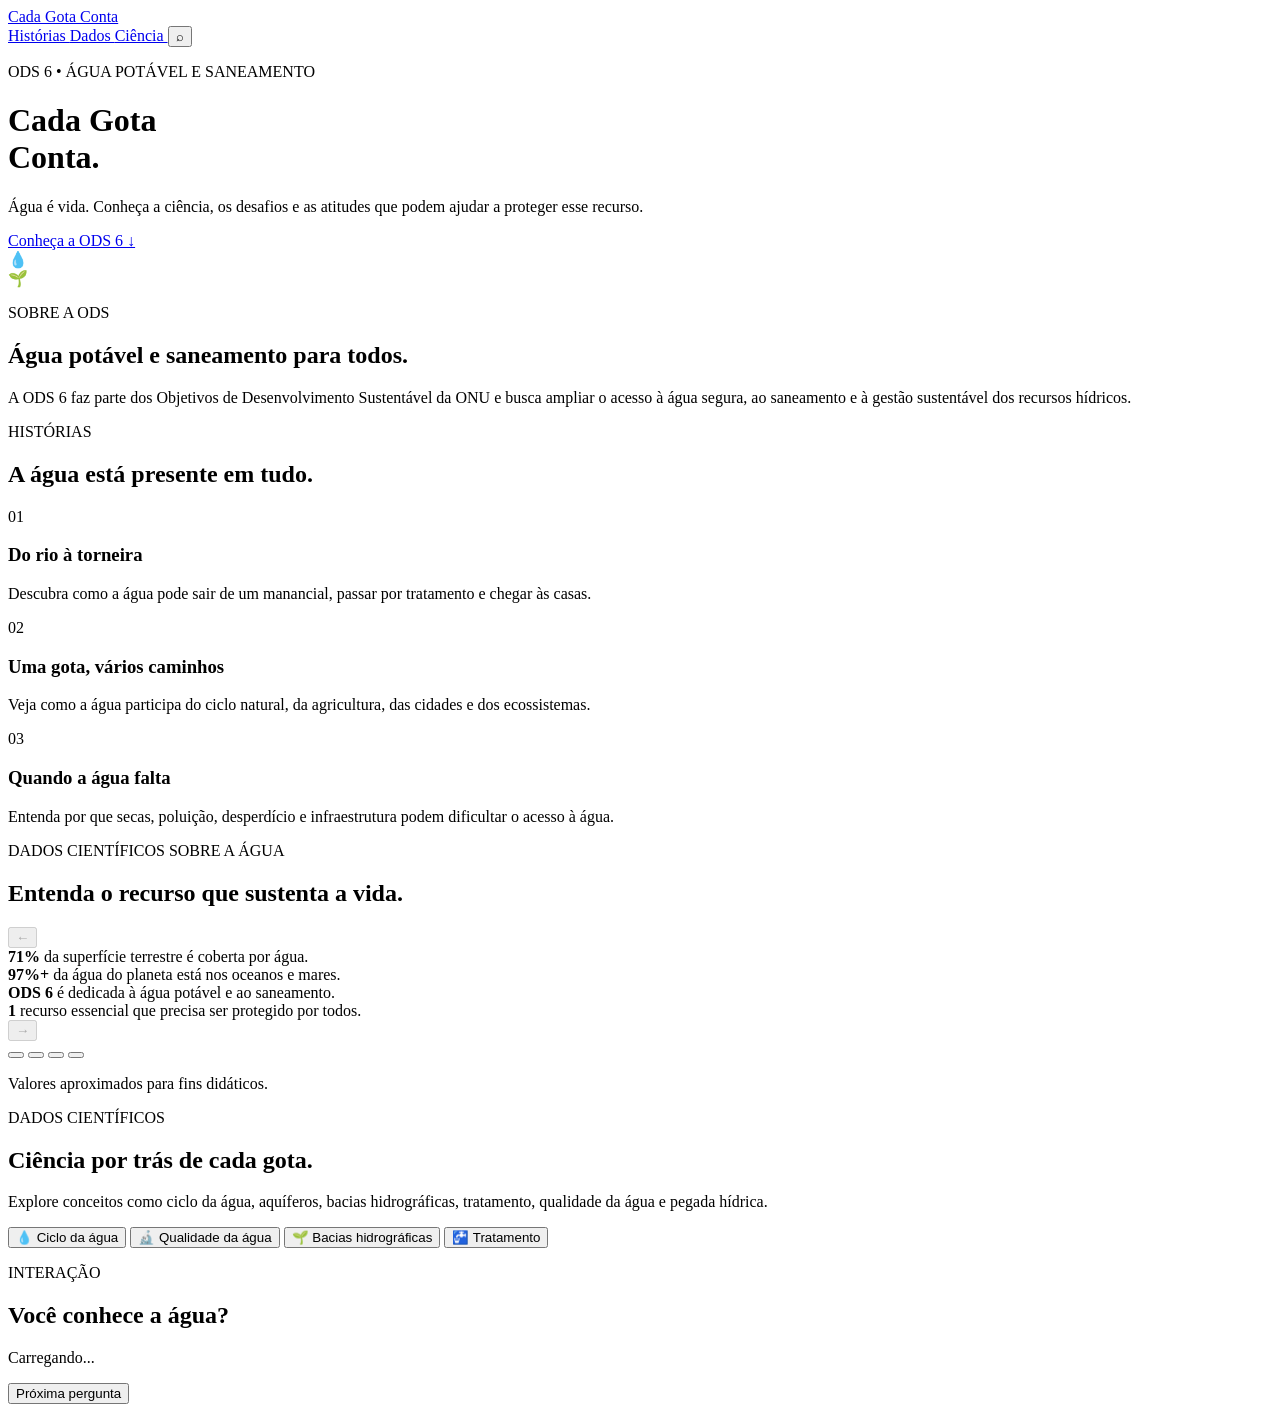
==== index.html @ 5256c832 "1° versão do código do trabalho da Glaucimara Precisa adicionar os dados científicos no carrossel, e" ====
<!DOCTYPE html>
<html lang="pt-BR">

<head>

    <meta charset="UTF-8">

    <meta
        name="viewport"
        content="width=device-width, initial-scale=1.0">

    <meta
        name="description"
        content="Cada Gota Conta — projeto educativo sobre a ODS 6, água potável e saneamento.">

    <title>Cada Gota Conta | ODS 6</title>

    <link
        rel="icon"
        href="41d8fd4e-8113-4e4e-adc9-973c5f28aee8.png"
        type="image/png">

    <link rel="stylesheet" href="style.css">

</head>


<body>



    <nav class="navbar">

        <a class="logo" href="#inicio">

    <span>Cada Gota Conta</span>

        </a>


        <div class="nav-links">

            <a href="#historias">
                Histórias
            </a>

            <a href="#dados">
                Dados
            </a>

            <a href="#ciencia">
                Ciência
            </a>

            <button
                class="search-icon"
                id="openSearch"
                aria-label="Abrir pesquisa">

                ⌕

            </button>

        </div>

    </nav>



    <header
        class="hero"
        id="inicio">


        <div class="hero-text">

            <p class="eyebrow">

                ODS 6 • ÁGUA POTÁVEL E SANEAMENTO

            </p>


            <h1>

                Cada Gota<br>

                <span>Conta.</span>

            </h1>


            <p>

                Água é vida. Conheça a ciência,
                os desafios e as atitudes que
                podem ajudar a proteger esse recurso.

            </p>


            <a
                class="primary-btn"
                href="#sobre">

                Conheça a ODS 6 ↓

            </a>

        </div>



        <div class="hero-art">

            <div class="drop">
                💧
            </div>

            <div class="ring"></div>

            <div class="sprout">
                🌱
            </div>

        </div>

    </header>



  
    <main>


       

        <section
            class="intro section"
            id="sobre">


            <div>

                <p class="eyebrow">

                    SOBRE A ODS

                </p>


                <h2>

                    Água potável e saneamento
                    para todos.

                </h2>

            </div>


            <p>

                A ODS 6 faz parte dos Objetivos
                de Desenvolvimento Sustentável
                da ONU e busca ampliar o acesso
                à água segura, ao saneamento e à
                gestão sustentável dos recursos hídricos.

            </p>

        </section>



        

        <section
            class="cards section"
            id="historias">


            <div class="section-heading">

                <p class="eyebrow">

                    HISTÓRIAS

                </p>


                <h2>

                    A água está presente em tudo.

                </h2>

            </div>



            <div class="grid three">


                <article class="card story">

                    <span>
                        01
                    </span>


                    <h3>

                        Do rio à torneira

                    </h3>


                    <p>

                        Descubra como a água pode sair
                        de um manancial, passar por tratamento
                        e chegar às casas.

                    </p>

                </article>



                <article class="card story">

                    <span>
                        02
                    </span>


                    <h3>

                        Uma gota, vários caminhos

                    </h3>


                    <p>

                        Veja como a água participa do ciclo
                        natural, da agricultura, das cidades
                        e dos ecossistemas.

                    </p>

                </article>



                <article class="card story">

                    <span>
                        03
                    </span>


                    <h3>

                        Quando a água falta

                    </h3>


                    <p>

                        Entenda por que secas, poluição,
                        desperdício e infraestrutura podem
                        dificultar o acesso à água.

                    </p>

                </article>


            </div>

        </section>



    
        <section
            class="data-section section"
            id="dados">


            <div class="section-heading">

                <p class="eyebrow">

                    DADOS CIENTÍFICOS SOBRE A ÁGUA

                </p>


                <h2>

                    Entenda o recurso que
                    sustenta a vida.

                </h2>

            </div>




            <div class="data-carousel">


     

                <button
                    class="data-carousel-btn data-prev"
                    id="prevData"
                    aria-label="Dado anterior">

                    ←

                </button>



         

                <div class="data-carousel-window">


                    <div
                        class="data-carousel-track"
                        id="dataTrack">




                        <article class="stat">

                            <div class="stat-line"></div>


                            <strong>

                                71%

                            </strong>


                            <span>

                                da superfície terrestre é
                                coberta por água.

                            </span>

                        </article>



                        <article class="stat">

                            <div class="stat-line"></div>


                            <strong>

                                97%+

                            </strong>


                            <span>

                                da água do planeta está nos
                                oceanos e mares.

                            </span>

                        </article>



                        <!-- DADO 3 -->

                        <article class="stat">

                            <div class="stat-line"></div>


                            <strong>

                                ODS 6

                            </strong>


                            <span>

                                é dedicada à água potável
                                e ao saneamento.

                            </span>

                        </article>



                        <!-- DADO 4 -->

                        <article class="stat">

                            <div class="stat-line"></div>


                            <strong>

                                1

                            </strong>


                            <span>

                                recurso essencial que precisa
                                ser protegido por todos.

                            </span>

                        </article>


                    </div>

                </div>



                <!-- BOTÃO PRÓXIMO -->

                <button
                    class="data-carousel-btn data-next"
                    id="nextData"
                    aria-label="Próximo dado">

                    →

                </button>


            </div>



  

            <div class="data-carousel-dots">


                <button
                    class="data-dot active"
                    data-slide="0"
                    aria-label="Mostrar dado 1">
                </button>


                <button
                    class="data-dot"
                    data-slide="1"
                    aria-label="Mostrar dado 2">
                </button>


                <button
                    class="data-dot"
                    data-slide="2"
                    aria-label="Mostrar dado 3">
                </button>


                <button
                    class="data-dot"
                    data-slide="3"
                    aria-label="Mostrar dado 4">
                </button>


            </div>



            <p class="source-note">

                Valores aproximados para fins didáticos.

            </p>

        </section>



      
        <section
            class="science section"
            id="ciencia">


            <div class="science-box">


                <div>

                    <p class="eyebrow">

                        DADOS CIENTÍFICOS

                    </p>


                    <h2>

                        Ciência por trás
                        de cada gota.

                    </h2>


                    <p>

                        Explore conceitos como ciclo da água,
                        aquíferos, bacias hidrográficas,
                        tratamento, qualidade da água
                        e pegada hídrica.

                    </p>

                </div>



                <div class="science-list">


                    <button>

                        💧 Ciclo da água

                    </button>


                    <button>

                        🔬 Qualidade da água

                    </button>


                    <button>

                        🌱 Bacias hidrográficas

                    </button>


                    <button>

                        🚰 Tratamento

                    </button>


                </div>


            </div>

        </section>



      

        <section
            class="quiz section">


            <div class="section-heading">

                <p class="eyebrow">

                    INTERAÇÃO

                </p>


                <h2>

                    Você conhece a água?

                </h2>

            </div>



            <div class="quiz-card">


                <p id="quizQuestion">

                    Carregando...

                </p>


                <div id="quizOptions"></div>


                <p
                    id="quizResult"
                    class="quiz-result">
                </p>


                <button
                    class="secondary-btn"
                    id="nextQuiz">

                    Próxima pergunta

                </button>


            </div>

        </section>


    </main>



   
    <script>

        const dataTrack =
            document.getElementById("dataTrack");

        const prevData =
            document.getElementById("prevData");

        const nextData =
            document.getElementById("nextData");

        const dataDots =
            document.querySelectorAll(".data-dot");


        let currentData = 0;


        

        function getDataCardsPerView() {

            if (window.innerWidth <= 700) {

                return 1;

            }

            if (window.innerWidth <= 1100) {

                return 2;

            }

            return 4;

        }

        function updateDataCarousel() {


            const cardsPerView =
                getDataCardsPerView();


            const totalCards = 4;


            const maxPosition =
                Math.max(
                    0,
                    totalCards - cardsPerView
                );



            if (currentData < 0) {

                currentData = 0;

            }


            if (currentData > maxPosition) {

                currentData = maxPosition;

            }


            const cardWidth =
                100 / cardsPerView;



           

            dataTrack.style.transform =
                `translateX(-${currentData * cardWidth}%)`;




            dataDots.forEach(
                function(dot, index) {

                    dot.classList.toggle(
                        "active",
                        index === currentData
                    );

                }
            );



            prevData.disabled =
                currentData === 0;

            nextData.disabled =
                currentData === maxPosition;

        }



        
        nextData.addEventListener(
            "click",
            function() {

                currentData++;

                updateDataCarousel();

                restartDataAutoPlay();

            }
        );



      

        prevData.addEventListener(
            "click",
            function() {

                currentData--;

                updateDataCarousel();

                restartDataAutoPlay();

            }
        );



        /*
         * PONTINHOS
         */

        dataDots.forEach(
            function(dot) {

                dot.addEventListener(
                    "click",
                    function() {

                        currentData =
                            Number(
                                dot.dataset.slide
                            );


                        updateDataCarousel();

                        restartDataAutoPlay();

                    }
                );

            }
        );



        /*
         * Responsividade.
         */

        window.addEventListener(
            "resize",
            function() {

                updateDataCarousel();

            }
        );





        let dataAutoPlay;



        function startDataAutoPlay() {

            dataAutoPlay =
                setInterval(
                    function() {


                        const cardsPerView =
                            getDataCardsPerView();


                        const maxPosition =
                            Math.max(
                                0,
                                4 - cardsPerView
                            );


                        if (
                            currentData >=
                            maxPosition
                        ) {

                            currentData = 0;

                        }

                        else {

                            currentData++;

                        }


                        updateDataCarousel();


                    },
                    5000
                );

        }



    
        function restartDataAutoPlay() {

            clearInterval(dataAutoPlay);

            startDataAutoPlay();

        }



       
        updateDataCarousel();

        startDataAutoPlay();

    </script>


</body>

</html>
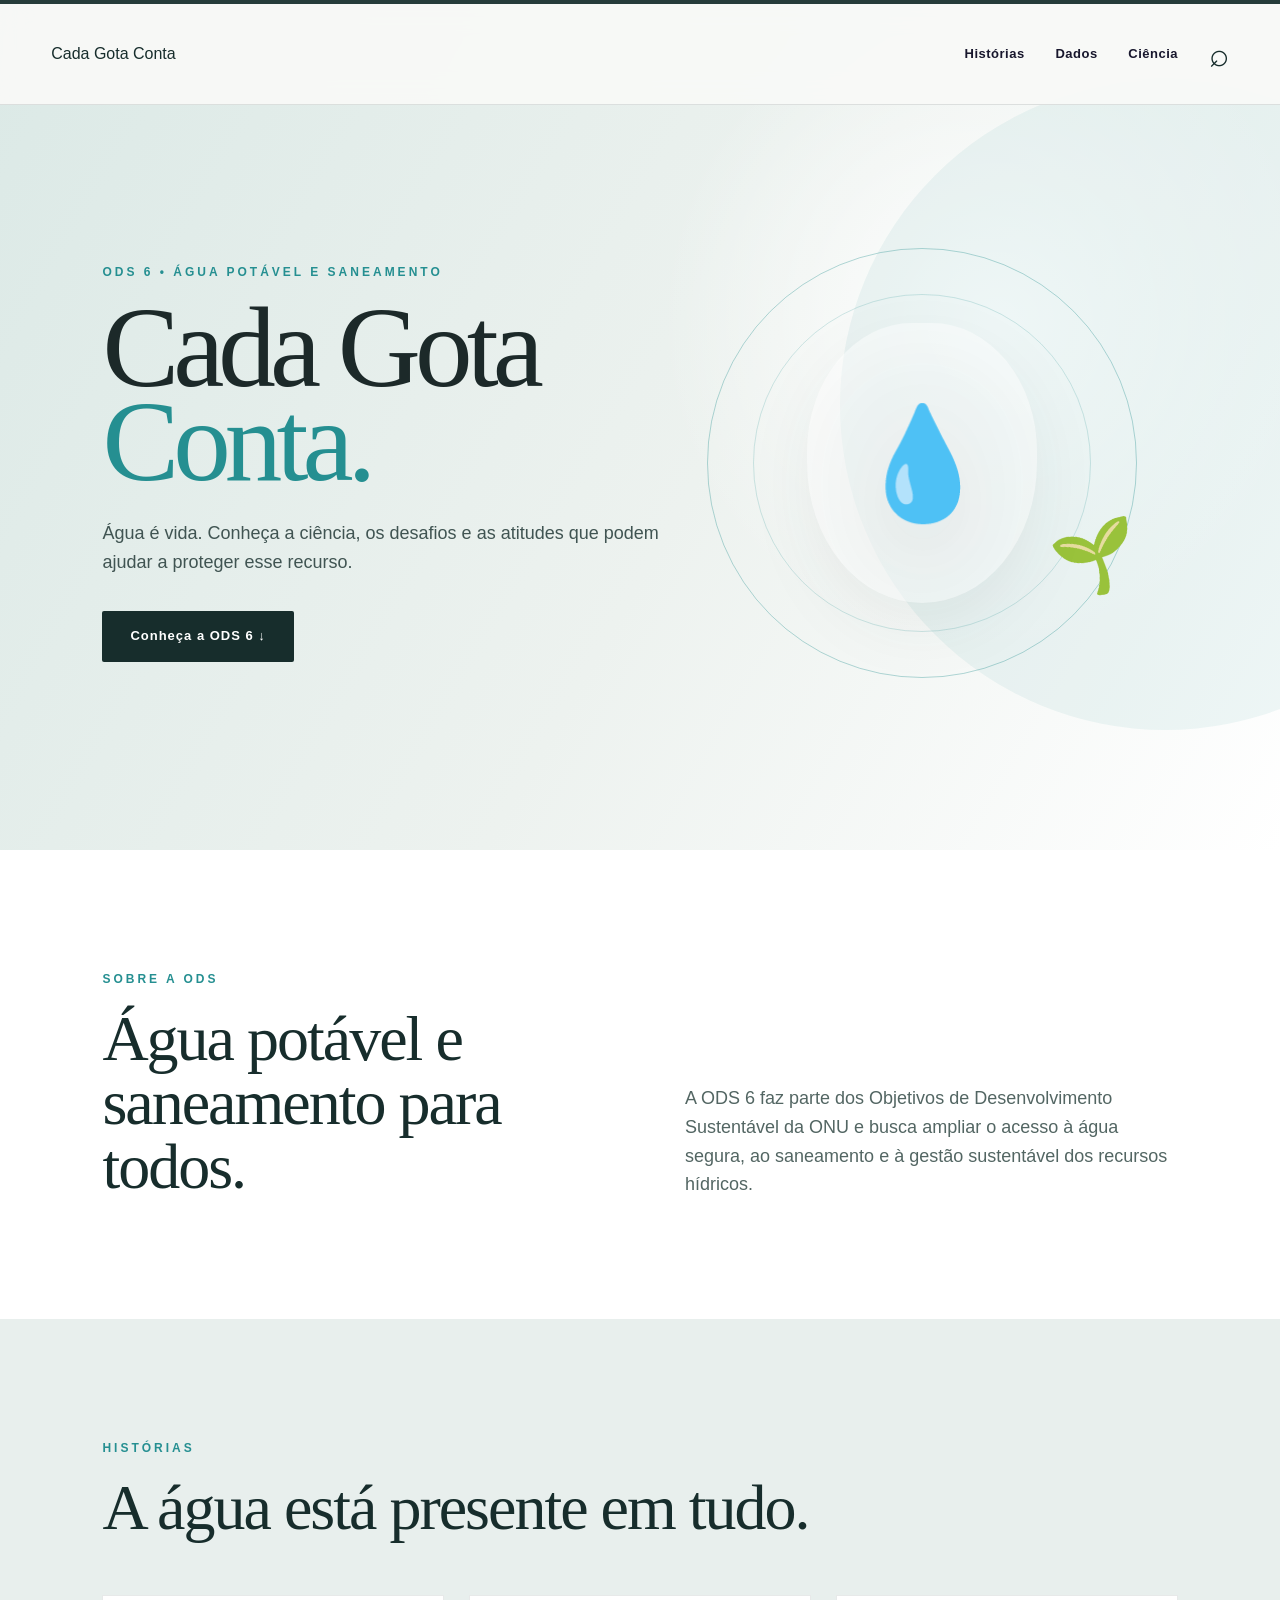
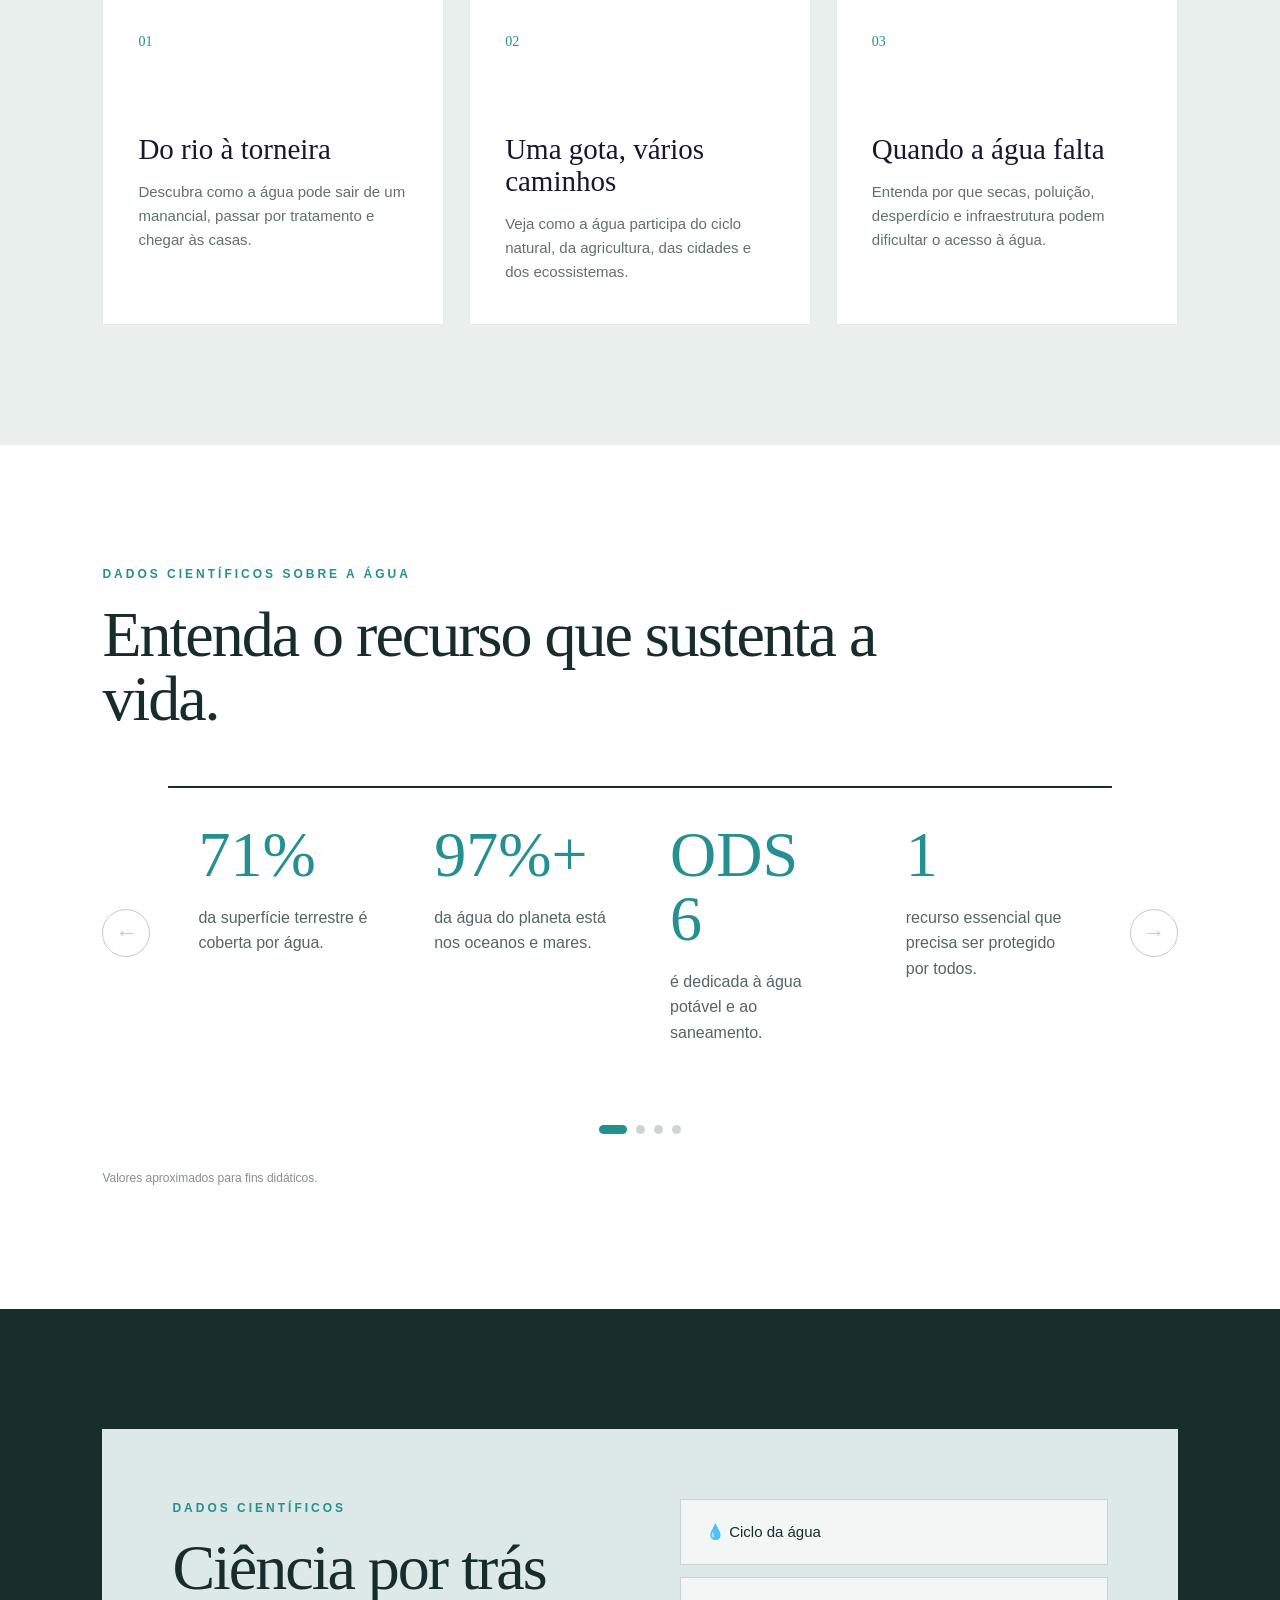
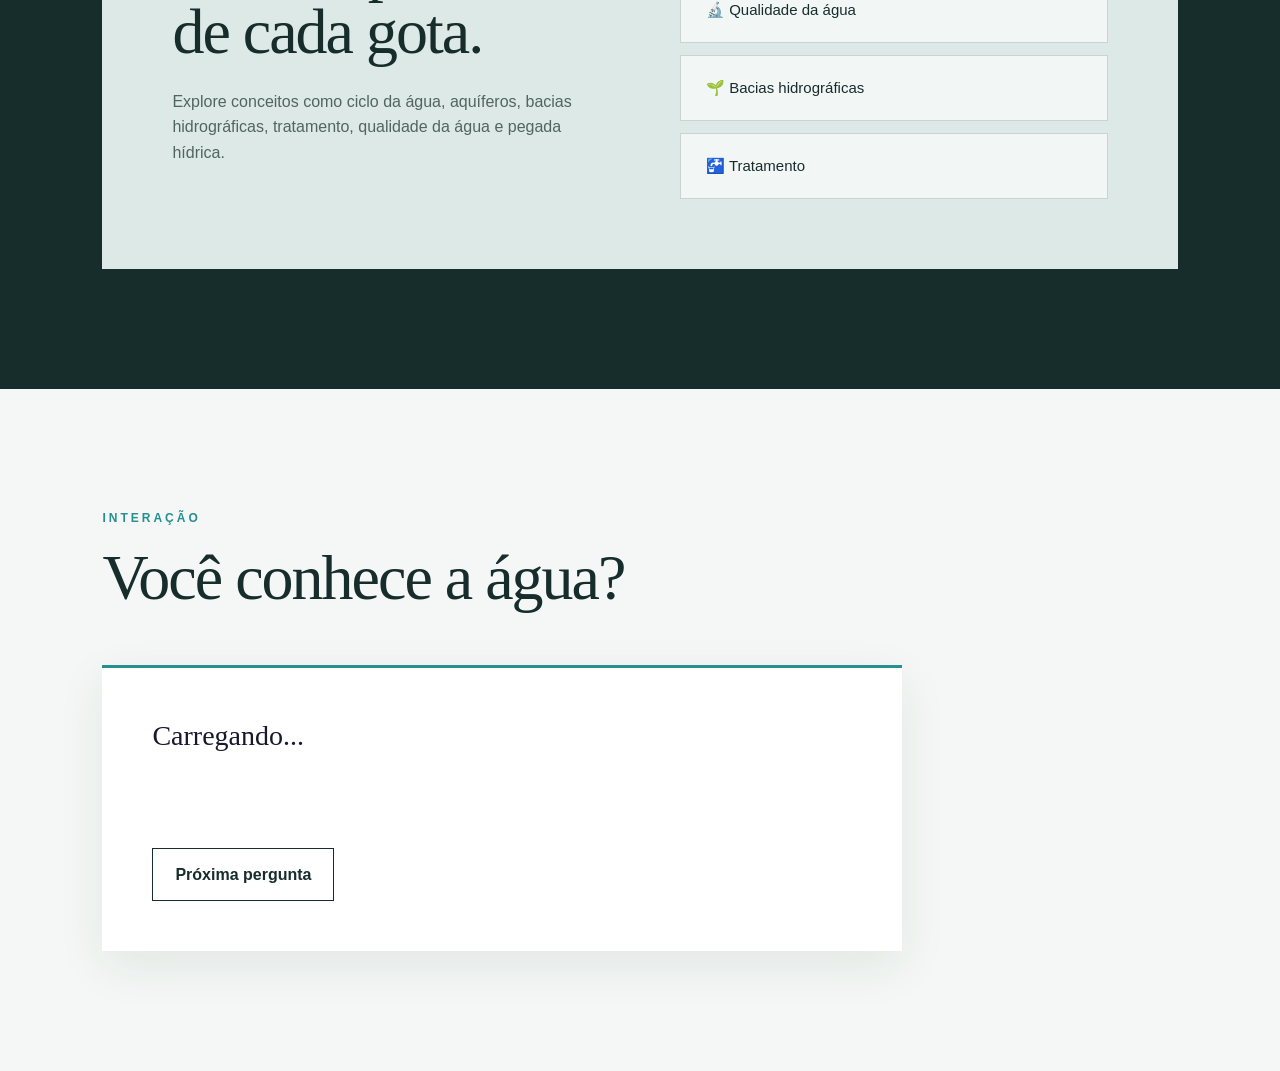
==== commit 3a6bc84d: "Update index.html" ====
--- a/index.html
+++ b/index.html
@@ -386,8 +386,6 @@
 
 
 
-                        <!-- DADO 3 -->
-
                         <article class="stat">
 
                             <div class="stat-line"></div>
@@ -411,7 +409,7 @@
 
 
 
-                        <!-- DADO 4 -->
+   
 
                         <article class="stat">
 
@@ -441,7 +439,7 @@
 
 
 
-                <!-- BOTÃO PRÓXIMO -->
+    
 
                 <button
                     class="data-carousel-btn data-next"
@@ -785,10 +783,6 @@
 
 
 
-        /*
-         * PONTINHOS
-         */
-
         dataDots.forEach(
             function(dot) {
 
@@ -814,9 +808,7 @@
 
 
 
-        /*
-         * Responsividade.
-         */
+
 
         window.addEventListener(
             "resize",
--- a/style.css
+++ b/style.css
@@ -0,0 +1,1363 @@
+/* =========================================================
+   CADA GOTA CONTA — style.css
+   Visual editorial inspirado na referência enviada
+   ========================================================= */
+
+   * {
+    margin: 0;
+    padding: 0;
+    box-sizing: border-box;
+}
+
+html {
+    scroll-behavior: smooth;
+    scroll-padding-top: 110px;
+}
+
+body {
+    font-family: Arial, Helvetica, sans-serif;
+    background: #f4f7f5;
+    color: #18172d;
+    line-height: 1.6;
+    overflow-x: hidden;
+}
+
+a {
+    color: inherit;
+    text-decoration: none;
+}
+
+button,
+input {
+    font: inherit;
+}
+
+button {
+    cursor: pointer;
+}
+
+
+/* =========================================================
+   NAVBAR
+   ========================================================= */
+
+.navbar {
+    position: fixed;
+    top: 0;
+    left: 0;
+    z-index: 1000;
+
+    width: 100%;
+    min-height: 105px;
+    padding: 0 4vw;
+
+    display: flex;
+    align-items: center;
+    justify-content: space-between;
+
+    background: rgba(248, 249, 247, .95);
+    backdrop-filter: blur(14px);
+
+    border-top: 4px solid #263c3a;
+    border-bottom: 1px solid rgba(23, 45, 44, .12);
+}
+
+.logo {
+    display: flex;
+    align-items: center;
+    gap: 14px;
+    min-width: 250px;
+    color: #172d2c;
+}
+
+.logo-symbol {
+    width: 58px;
+    height: 58px;
+
+    display: grid;
+    place-items: center;
+
+    font-size: 31px;
+
+    border: 2px solid #172d2c;
+    border-radius: 50%;
+}
+
+.logo-text {
+    font-family: Georgia, "", serif;
+    font-size: 20px;
+    line-height: .95;
+}
+
+.logo-text b {
+    font-size: 27px;
+}
+
+.nav-links {
+    display: flex;
+    align-items: center;
+    gap: clamp(18px, 2.4vw, 34px);
+}
+
+.nav-links a {
+    position: relative;
+
+    font-size: 13px;
+    font-weight: 700;
+    letter-spacing: .5px;
+    white-space: nowrap;
+
+    transition: color .25s ease;
+}
+
+.nav-links a::after {
+    content: "";
+    position: absolute;
+    left: 0;
+    bottom: -9px;
+
+    width: 0;
+    height: 2px;
+
+    background: #258f91;
+
+    transition: width .25s ease;
+}
+
+.nav-links a:hover {
+    color: #258f91;
+}
+
+.nav-links a:hover::after {
+    width: 100%;
+}
+
+.search-icon {
+    border: 0;
+    background: transparent;
+    color: #172d2c;
+
+    font-size: 34px;
+    line-height: 1;
+
+    transition: transform .2s ease;
+}
+
+.search-icon:hover {
+    transform: scale(1.12);
+}
+
+
+/* =========================================================
+   HERO
+   ========================================================= */
+
+.hero {
+    min-height: 850px;
+    padding: 165px 8vw 90px;
+
+    position: relative;
+    overflow: hidden;
+
+    display: grid;
+    grid-template-columns: 1.05fr .95fr;
+    align-items: center;
+
+    background:
+        radial-gradient(circle at 78% 38%, rgba(255,255,255,.95), transparent 30%),
+        linear-gradient(120deg, #dbe9e6 0%, #edf2ef 55%, #fff 100%);
+}
+
+.hero::before {
+    content: "";
+    position: absolute;
+
+    width: 650px;
+    height: 650px;
+
+    right: -210px;
+    top: 80px;
+
+    border-radius: 50%;
+    background: rgba(37, 143, 145, .07);
+}
+
+.hero-text {
+    position: relative;
+    z-index: 2;
+    max-width: 720px;
+}
+
+.eyebrow {
+    margin-bottom: 18px;
+
+    color: #258f91;
+
+    font-size: 12px;
+    font-weight: 800;
+    letter-spacing: 3px;
+}
+
+.hero h1 {
+    margin-bottom: 30px;
+
+    font-family: Georgia, "Times New Roman", serif;
+    font-size: clamp(70px, 9vw, 145px);
+    font-weight: 400;
+    line-height: .82;
+    letter-spacing: -6px;
+
+    color: #1c2929;
+}
+
+.hero h1 span {
+    color: #258f91;
+}
+
+.hero-text > p:not(.eyebrow) {
+    max-width: 560px;
+    margin-bottom: 35px;
+
+    font-size: 18px;
+    color: #405452;
+}
+
+.primary-btn {
+    display: inline-block;
+    padding: 15px 28px;
+
+    background: #172d2c;
+    color: #fff;
+
+    border-radius: 2px;
+
+    font-size: 13px;
+    font-weight: 700;
+    letter-spacing: 1px;
+
+    transition: background .25s ease, transform .25s ease;
+}
+
+.primary-btn:hover {
+    background: #258f91;
+    transform: translateY(-3px);
+}
+
+
+/* =========================================================
+   ARTE DO HERO
+   ========================================================= */
+
+.hero-art {
+    min-height: 500px;
+
+    position: relative;
+
+    display: flex;
+    align-items: center;
+    justify-content: center;
+}
+
+.ring {
+    position: absolute;
+
+    width: 430px;
+    height: 430px;
+
+    border: 1px solid rgba(37, 143, 145, .35);
+    border-radius: 50%;
+}
+
+.ring::before {
+    content: "";
+    position: absolute;
+    inset: 45px;
+
+    border: 1px solid rgba(37, 143, 145, .20);
+    border-radius: 50%;
+}
+
+.drop {
+    position: relative;
+    z-index: 2;
+
+    width: 230px;
+    height: 280px;
+
+    display: grid;
+    place-items: center;
+
+    font-size: 110px;
+
+    background: rgba(255,255,255,.45);
+    border-radius: 55% 55% 60% 60%;
+
+    filter: drop-shadow(0 25px 30px rgba(23,45,44,.12));
+
+    animation: floatDrop 4s ease-in-out infinite;
+}
+
+.sprout {
+    position: absolute;
+    right: 8%;
+    bottom: 20%;
+
+    font-size: 70px;
+
+    transform: rotate(-8deg);
+    animation: floatSprout 4s ease-in-out infinite;
+}
+
+@keyframes floatDrop {
+    0%, 100% {
+        transform: translateY(0);
+    }
+
+    50% {
+        transform: translateY(-12px);
+    }
+}
+
+@keyframes floatSprout {
+    0%, 100% {
+        transform: rotate(-8deg) translateY(0);
+    }
+
+    50% {
+        transform: rotate(-8deg) translateY(-8px);
+    }
+}
+
+
+/* =========================================================
+   SEÇÕES GERAIS
+   ========================================================= */
+
+.section {
+    padding: 120px 8vw;
+}
+
+.section-heading {
+    max-width: 850px;
+    margin-bottom: 55px;
+}
+
+.section h2 {
+    font-family: Georgia, "Times New Roman", serif;
+    font-size: clamp(38px, 5vw, 68px);
+    font-weight: 400;
+    line-height: 1;
+    letter-spacing: -2px;
+    color: #172d2c;
+}
+
+
+/* =========================================================
+   SOBRE / POR QUE ESCOLHEMOS
+   ========================================================= */
+
+.intro {
+    display: grid;
+    grid-template-columns: 1fr 1fr;
+    gap: 90px;
+
+    background: #fff;
+}
+
+.intro > p {
+    align-self: end;
+    max-width: 600px;
+
+    font-size: 18px;
+    color: #536663;
+}
+
+
+/* =========================================================
+   HISTÓRIAS
+   ========================================================= */
+
+.cards {
+    background: #e8efed;
+}
+
+.grid {
+    display: grid;
+    gap: 25px;
+}
+
+.grid.three {
+    grid-template-columns: repeat(3, 1fr);
+}
+
+.card {
+    min-height: 330px;
+    padding: 35px;
+
+    background: #fff;
+    border: 1px solid rgba(23,45,44,.1);
+
+    transition: transform .3s ease, box-shadow .3s ease;
+}
+
+.card:hover {
+    transform: translateY(-8px);
+    box-shadow: 0 20px 45px rgba(23,45,44,.12);
+}
+
+.card > span {
+    display: block;
+    margin-bottom: 80px;
+
+    font-family: Georgia, "Times New Roman", serif;
+    font-size: 14px;
+    color: #258f91;
+}
+
+.card h3 {
+    margin-bottom: 14px;
+
+    font-family: Georgia, "Times New Roman", serif;
+    font-size: 29px;
+    font-weight: 400;
+    line-height: 1.1;
+}
+
+.card p {
+    font-size: 15px;
+    color: #60716e;
+}
+
+
+/* =========================================================
+   DADOS
+   ========================================================= */
+
+.data-section {
+    background: #fff;
+}
+
+.grid.four {
+    grid-template-columns: repeat(4, 1fr);
+}
+
+.stat {
+    padding: 35px 20px;
+
+    border-top: 2px solid #172d2c;
+}
+
+.stat strong {
+    display: block;
+    margin-bottom: 15px;
+
+    font-family: Georgia, "Times New Roman", serif;
+    font-size: 54px;
+    font-weight: 400;
+    line-height: 1;
+
+    color: #258f91;
+}
+
+.stat span {
+    display: block;
+    font-size: 14px;
+    color: #536663;
+}
+
+.source-note {
+    margin-top: 35px;
+    font-size: 12px;
+    color: #82918e;
+}
+
+
+/* =========================================================
+   CIÊNCIA
+   ========================================================= */
+
+.science {
+    background: #172d2c;
+}
+
+.science .eyebrow {
+    color: #258f91;
+}
+
+.science-box {
+    display: grid;
+    grid-template-columns: 1fr 1fr;
+    gap: 80px;
+
+    padding: 70px;
+
+    background: #dce9e6;
+}
+
+.science-box h2 {
+    margin-bottom: 25px;
+}
+
+.science-box > div:first-child > p:last-child {
+    max-width: 520px;
+    color: #526461;
+}
+
+.science-list {
+    display: flex;
+    flex-direction: column;
+    gap: 12px;
+}
+
+.science-list button {
+    width: 100%;
+    padding: 20px 25px;
+
+    text-align: left;
+
+    border: 1px solid rgba(23,45,44,.18);
+    background: rgba(255,255,255,.65);
+    color: #172d2c;
+
+    font-size: 15px;
+
+    transition: background .25s ease, padding-left .25s ease;
+}
+
+.science-list button:hover {
+    background: #fff;
+    padding-left: 35px;
+}
+
+
+/* =========================================================
+   JOGO / QUIZ
+   ========================================================= */
+
+.quiz {
+    background: #f4f7f5;
+}
+
+.quiz-card {
+    max-width: 800px;
+    padding: 50px;
+
+    background: #fff;
+
+    border-top: 3px solid #258f91;
+
+    box-shadow: 0 15px 45px rgba(23,45,44,.08);
+}
+
+#quizQuestion {
+    margin-bottom: 30px;
+
+    font-family: Georgia, "Times New Roman", serif;
+    font-size: 28px;
+    line-height: 1.25;
+}
+
+#quizOptions {
+    display: grid;
+    gap: 12px;
+    margin-bottom: 25px;
+}
+
+#quizOptions button {
+    padding: 15px 20px;
+
+    text-align: left;
+
+    border: 1px solid #d5dfdc;
+    background: #f8faf9;
+    color: #172d2c;
+
+    transition: border-color .2s ease, background .2s ease, transform .2s ease;
+}
+
+#quizOptions button:hover {
+    border-color: #258f91;
+    background: #e8f3f1;
+    transform: translateX(4px);
+}
+
+.quiz-result {
+    min-height: 25px;
+    margin-bottom: 15px;
+    font-weight: 700;
+}
+
+.secondary-btn {
+    padding: 13px 22px;
+
+    border: 1px solid #172d2c;
+    background: transparent;
+    color: #172d2c;
+
+    font-weight: 700;
+
+    transition: all .25s ease;
+}
+
+.secondary-btn:hover {
+    background: #172d2c;
+    color: #fff;
+}
+
+
+/* =========================================================
+   CHATBOT
+   ========================================================= */
+
+.chatbot {
+    position: fixed;
+    right: 25px;
+    bottom: 95px;
+    z-index: 2000;
+
+    width: 360px;
+
+    display: none;
+
+    background: #fff;
+
+    border-radius: 4px;
+    overflow: hidden;
+
+    box-shadow: 0 20px 60px rgba(0,0,0,.18);
+}
+
+.chatbot.active,
+.chatbot.open {
+    display: block;
+}
+
+.chat-header {
+    padding: 18px 20px;
+
+    display: flex;
+    justify-content: space-between;
+    align-items: center;
+
+    background: #172d2c;
+    color: #fff;
+}
+
+.chat-header strong {
+    display: block;
+}
+
+.chat-header small {
+    display: block;
+    margin-top: 2px;
+
+    font-size: 11px;
+    opacity: .7;
+}
+
+#closeChat {
+    border: 0;
+    background: transparent;
+    color: #fff;
+
+    font-size: 28px;
+    line-height: 1;
+}
+
+.chat-messages {
+    height: 280px;
+    padding: 20px;
+
+    overflow-y: auto;
+}
+
+.bot-msg {
+    max-width: 85%;
+    padding: 12px 15px;
+
+    background: #e8f3f1;
+    color: #29413f;
+
+    font-size: 14px;
+}
+
+.chat-suggestions {
+    padding: 10px 15px;
+
+    display: flex;
+    flex-wrap: wrap;
+    gap: 6px;
+}
+
+.chat-suggestions button {
+    padding: 7px 10px;
+
+    border: 1px solid #d5dfdc;
+    background: #fff;
+    color: #29413f;
+
+    font-size: 11px;
+}
+
+.chat-suggestions button:hover {
+    background: #e8f3f1;
+}
+
+#chatForm {
+    display: flex;
+    border-top: 1px solid #ddd;
+}
+
+#chatInput {
+    flex: 1;
+    min-width: 0;
+
+    padding: 15px;
+
+    border: 0;
+    outline: 0;
+}
+
+#chatForm button {
+    width: 55px;
+
+    border: 0;
+    background: #258f91;
+    color: #fff;
+}
+
+
+/* =========================================================
+   BOTÃO FLUTUANTE
+   ========================================================= */
+
+.chat-fab {
+    position: fixed;
+    right: 25px;
+    bottom: 25px;
+    z-index: 1900;
+
+    width: 60px;
+    height: 60px;
+
+    border: 0;
+    border-radius: 50%;
+
+    background: #172d2c;
+    color: #fff;
+
+    font-size: 25px;
+
+    box-shadow: 0 10px 30px rgba(0,0,0,.2);
+
+    transition: transform .2s ease, background .2s ease;
+}
+
+.chat-fab:hover {
+    background: #258f91;
+    transform: scale(1.07);
+}
+
+
+/* =========================================================
+   PESQUISA
+   ========================================================= */
+
+.search-overlay {
+    position: fixed;
+    inset: 0;
+    z-index: 3000;
+
+    display: none;
+    align-items: center;
+    justify-content: center;
+
+    background: rgba(23,45,44,.95);
+}
+
+.search-overlay.active,
+.search-overlay.open {
+    display: flex;
+}
+
+.search-container {
+    position: relative;
+    width: min(800px, 90%);
+}
+
+.search-input {
+    width: 100%;
+    padding: 20px 0;
+
+    border: 0;
+    border-bottom: 2px solid #fff;
+    outline: 0;
+
+    background: transparent;
+    color: #fff;
+
+    font-family: Georgia, "Times New Roman", serif;
+    font-size: 30px;
+}
+
+.search-input::placeholder {
+    color: rgba(255,255,255,.55);
+}
+
+.close-btn {
+    position: absolute;
+    top: -60px;
+    right: 0;
+
+    border: 0;
+    background: transparent;
+    color: #fff;
+
+    font-size: 30px;
+}
+
+#searchResults {
+    margin-top: 20px;
+    color: #fff;
+}
+
+
+/* =========================================================
+   FOOTER
+   ========================================================= */
+
+footer {
+    min-height: 150px;
+    padding: 40px 8vw;
+
+    display: flex;
+    align-items: center;
+    justify-content: space-between;
+
+    background: #172d2c;
+    color: #fff;
+}
+
+footer strong {
+    font-family: Georgia, "Times New Roman", serif;
+    font-size: 24px;
+}
+
+footer span {
+    font-size: 13px;
+    opacity: .65;
+}
+
+
+/* =========================================================
+   TABLET
+   ========================================================= */
+
+@media (max-width: 1100px) {
+
+    .navbar {
+        padding: 0 3vw;
+    }
+
+    .nav-links {
+        gap: 16px;
+    }
+
+    .nav-links a {
+        font-size: 11px;
+    }
+
+    .logo {
+        min-width: 210px;
+    }
+
+    .hero {
+        grid-template-columns: 1fr;
+        padding-top: 155px;
+    }
+
+    .hero-art {
+        min-height: 350px;
+    }
+
+    .intro,
+    .science-box {
+        grid-template-columns: 1fr;
+        gap: 45px;
+    }
+
+    .grid.three {
+        grid-template-columns: 1fr;
+    }
+
+    .grid.four {
+        grid-template-columns: repeat(2, 1fr);
+    }
+}
+
+
+/* =========================================================
+   CELULAR
+   ========================================================= */
+
+@media (max-width: 700px) {
+
+    .navbar {
+        min-height: 76px;
+        padding: 10px 20px;
+    }
+
+    .logo {
+        min-width: auto;
+        gap: 9px;
+    }
+
+    .logo-symbol {
+        width: 43px;
+        height: 43px;
+        font-size: 22px;
+    }
+
+    .logo-text {
+        font-size: 14px;
+    }
+
+    .logo-text b {
+        font-size: 18px;
+    }
+
+    .nav-links {
+        gap: 8px;
+    }
+
+    .nav-links a {
+        display: none;
+    }
+
+    .search-icon {
+        font-size: 28px;
+    }
+
+    .hero {
+        min-height: 760px;
+        padding: 125px 25px 65px;
+    }
+
+    .hero h1 {
+        font-size: 70px;
+        letter-spacing: -4px;
+    }
+
+    .hero-text > p:not(.eyebrow) {
+        font-size: 16px;
+    }
+
+    .hero-art {
+        min-height: 280px;
+    }
+
+    .ring {
+        width: 280px;
+        height: 280px;
+    }
+
+    .drop {
+        width: 160px;
+        height: 190px;
+        font-size: 75px;
+    }
+
+    .sprout {
+        right: 5%;
+        bottom: 12%;
+        font-size: 50px;
+    }
+
+    .section {
+        padding: 75px 25px;
+    }
+
+    .section h2 {
+        font-size: 40px;
+    }
+
+    .grid.four {
+        grid-template-columns: 1fr;
+    }
+
+    .science-box {
+        padding: 35px 25px;
+    }
+
+    .quiz-card {
+        padding: 30px 25px;
+    }
+
+    #quizQuestion {
+        font-size: 23px;
+    }
+
+    .chatbot {
+        right: 10px;
+        bottom: 85px;
+        width: calc(100% - 20px);
+    }
+
+    .chat-fab {
+        right: 20px;
+        bottom: 20px;
+    }
+
+    footer {
+        padding: 35px 25px;
+
+        flex-direction: column;
+        align-items: flex-start;
+        gap: 10px;
+    }
+
+    .search-input {
+        font-size: 22px;
+    }
+}
+
+
+/* =========================================================
+   ACESSIBILIDADE
+   ========================================================= */
+
+:focus-visible {
+    outline: 3px solid #258f91;
+    outline-offset: 3px;
+}
+
+@media (prefers-reduced-motion: reduce) {
+    html {
+        scroll-behavior: auto;
+    }
+
+    *,
+    *::before,
+    *::after {
+        animation-duration: .01ms !important;
+        animation-iteration-count: 1 !important;
+        transition-duration: .01ms !important;
+    }
+}
+
+/* =========================================================
+   CARROSSEL DE DADOS CIENTÍFICOS
+   ========================================================= */
+
+   .data-carousel {
+
+    width: 100%;
+
+    display: flex;
+
+    align-items: center;
+
+    gap: 18px;
+
+    margin-top: 20px;
+
+}
+
+
+/* =========================================================
+   ÁREA QUE ESCONDE OS CARDS
+   ========================================================= */
+
+.data-carousel-window {
+
+    flex: 1;
+
+    overflow: hidden;
+
+}
+
+
+/* =========================================================
+   FAIXA DOS CARDS
+   ========================================================= */
+
+.data-carousel-track {
+
+    display: flex;
+
+    width: 100%;
+
+    transition:
+        transform .55s cubic-bezier(.4, 0, .2, 1);
+
+}
+
+
+/* =========================================================
+   CARD INDIVIDUAL
+   ========================================================= */
+
+.data-carousel-track .stat {
+
+    flex: 0 0 25%;
+
+    min-width: 25%;
+
+    padding: 35px 30px;
+
+    border-top: 2px solid #172d2c;
+
+}
+
+
+/* Linha superior */
+
+.stat-line {
+
+    display: none;
+
+}
+
+
+/* Número */
+
+.data-carousel-track .stat strong {
+
+    display: block;
+
+    margin-bottom: 18px;
+
+    font-family:
+        Georgia,
+        "Times New Roman",
+        serif;
+
+    font-size: clamp(48px, 5vw, 78px);
+
+    font-weight: 400;
+
+    line-height: 1;
+
+    color: #258f91;
+
+}
+
+
+/* Texto */
+
+.data-carousel-track .stat span {
+
+    display: block;
+
+    max-width: 250px;
+
+    font-size: 16px;
+
+    line-height: 1.6;
+
+    color: #536663;
+
+}
+
+
+/* =========================================================
+   BOTÕES DO CARROSSEL
+   ========================================================= */
+
+.data-carousel-btn {
+
+    flex-shrink: 0;
+
+    width: 48px;
+
+    height: 48px;
+
+    display: flex;
+
+    align-items: center;
+
+    justify-content: center;
+
+    border: 1px solid #172d2c;
+
+    border-radius: 50%;
+
+    background: transparent;
+
+    color: #172d2c;
+
+    font-size: 23px;
+
+    line-height: 1;
+
+    transition:
+        background .25s ease,
+        color .25s ease,
+        transform .25s ease;
+
+}
+
+
+.data-carousel-btn:hover {
+
+    background: #172d2c;
+
+    color: #fff;
+
+    transform: scale(1.08);
+
+}
+
+
+.data-carousel-btn:disabled {
+
+    opacity: .25;
+
+    cursor: default;
+
+    transform: none;
+
+}
+
+
+/* =========================================================
+   INDICADORES
+   ========================================================= */
+
+.data-carousel-dots {
+
+    display: flex;
+
+    justify-content: center;
+
+    align-items: center;
+
+    gap: 9px;
+
+    margin-top: 45px;
+
+}
+
+
+.data-dot {
+
+    width: 9px;
+
+    height: 9px;
+
+    padding: 0;
+
+    border: 0;
+
+    border-radius: 50%;
+
+    background: #c9d6d4;
+
+    transition:
+        width .25s ease,
+        background .25s ease;
+
+}
+
+
+.data-dot.active {
+
+    width: 28px;
+
+    border-radius: 20px;
+
+    background: #258f91;
+
+}
+
+
+/* =========================================================
+   ANIMAÇÃO SUAVE DOS CARDS
+   ========================================================= */
+
+.data-carousel-track .stat {
+
+    transition:
+        opacity .3s ease;
+
+}
+
+
+/* =========================================================
+   TABLET
+   ========================================================= */
+
+@media (max-width: 1100px) {
+
+    .data-carousel-track .stat {
+
+        flex: 0 0 50%;
+
+        min-width: 50%;
+
+    }
+
+}
+
+
+/* =========================================================
+   CELULAR
+   ========================================================= */
+
+@media (max-width: 700px) {
+
+    .data-carousel {
+
+        gap: 8px;
+
+    }
+
+
+    .data-carousel-track .stat {
+
+        flex: 0 0 100%;
+
+        min-width: 100%;
+
+        padding:
+            30px
+            20px
+            35px;
+
+    }
+
+
+    .data-carousel-track .stat strong {
+
+        font-size: 65px;
+
+    }
+
+
+    .data-carousel-track .stat span {
+
+        max-width: 300px;
+
+        font-size: 16px;
+
+    }
+
+
+    .data-carousel-btn {
+
+        width: 40px;
+
+        height: 40px;
+
+        font-size: 19px;
+
+    }
+
+
+    .data-carousel-dots {
+
+        margin-top: 30px;
+
+    }
+
+}
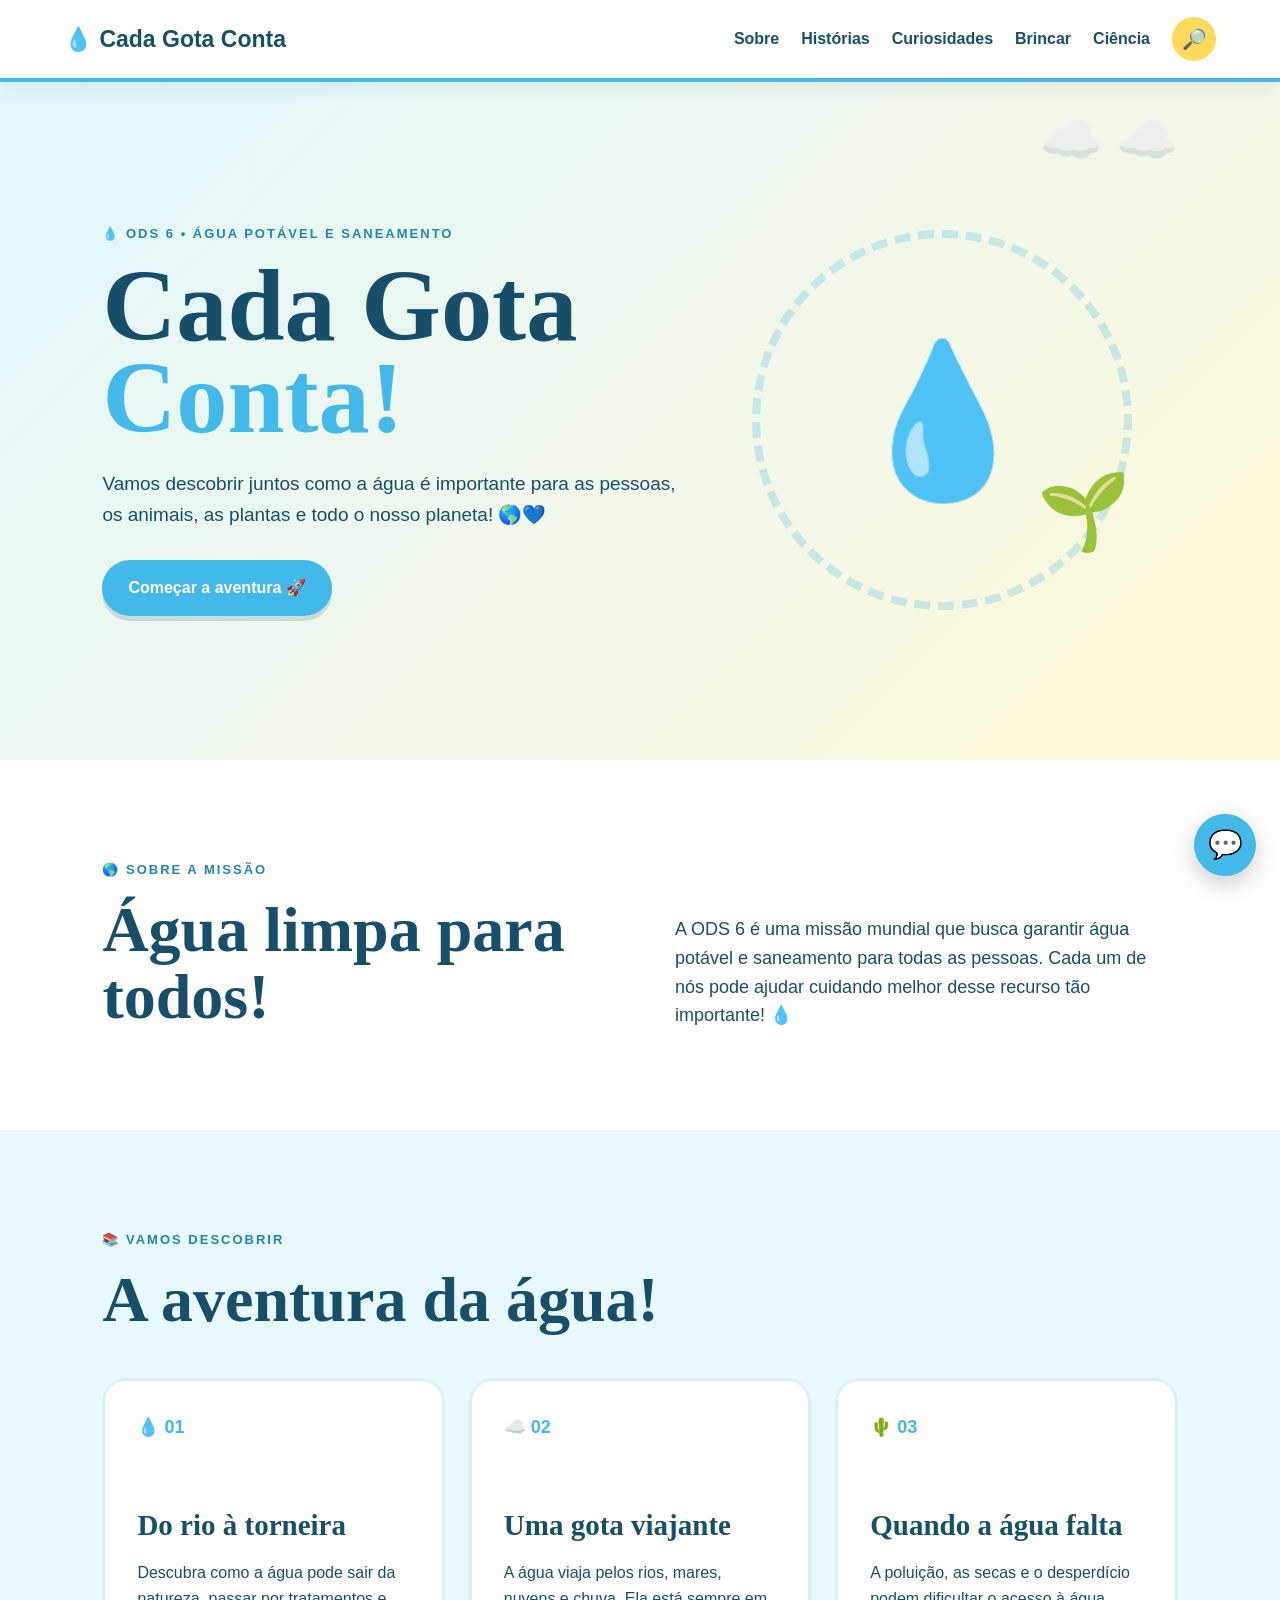
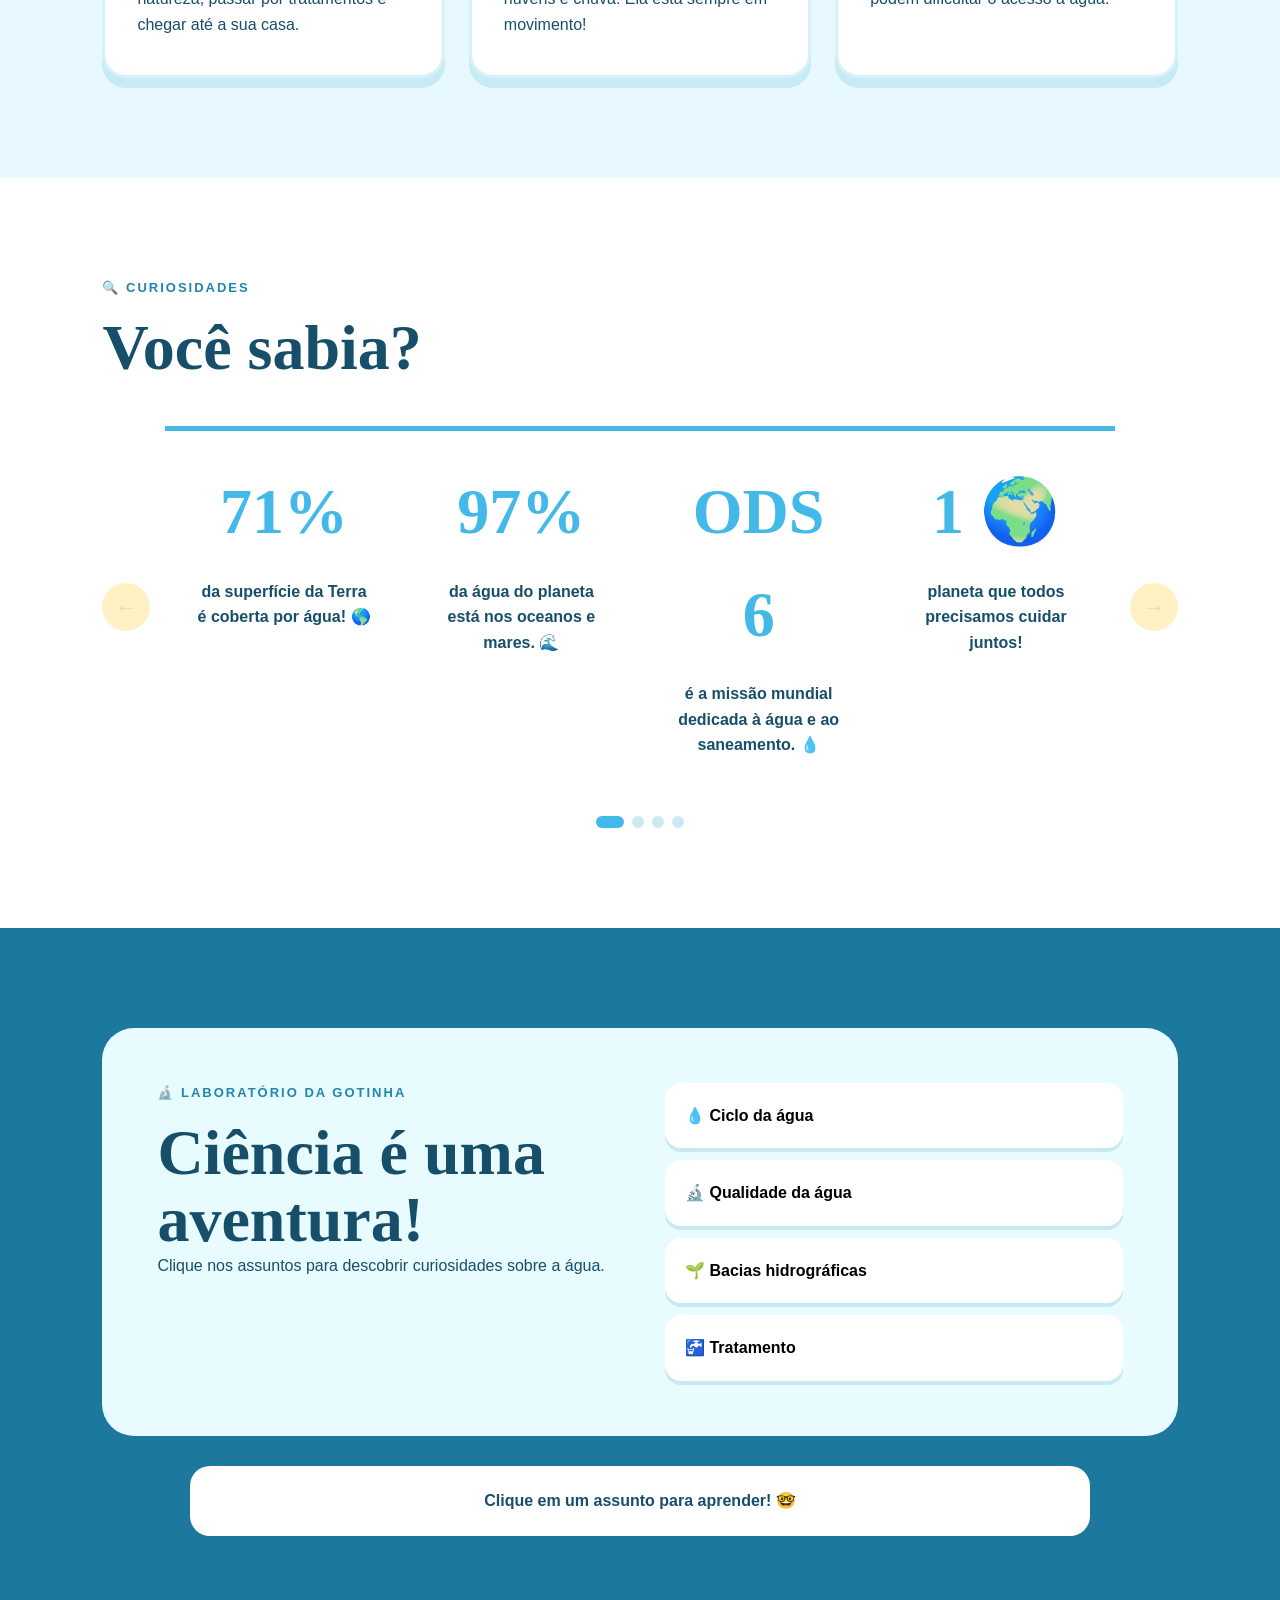
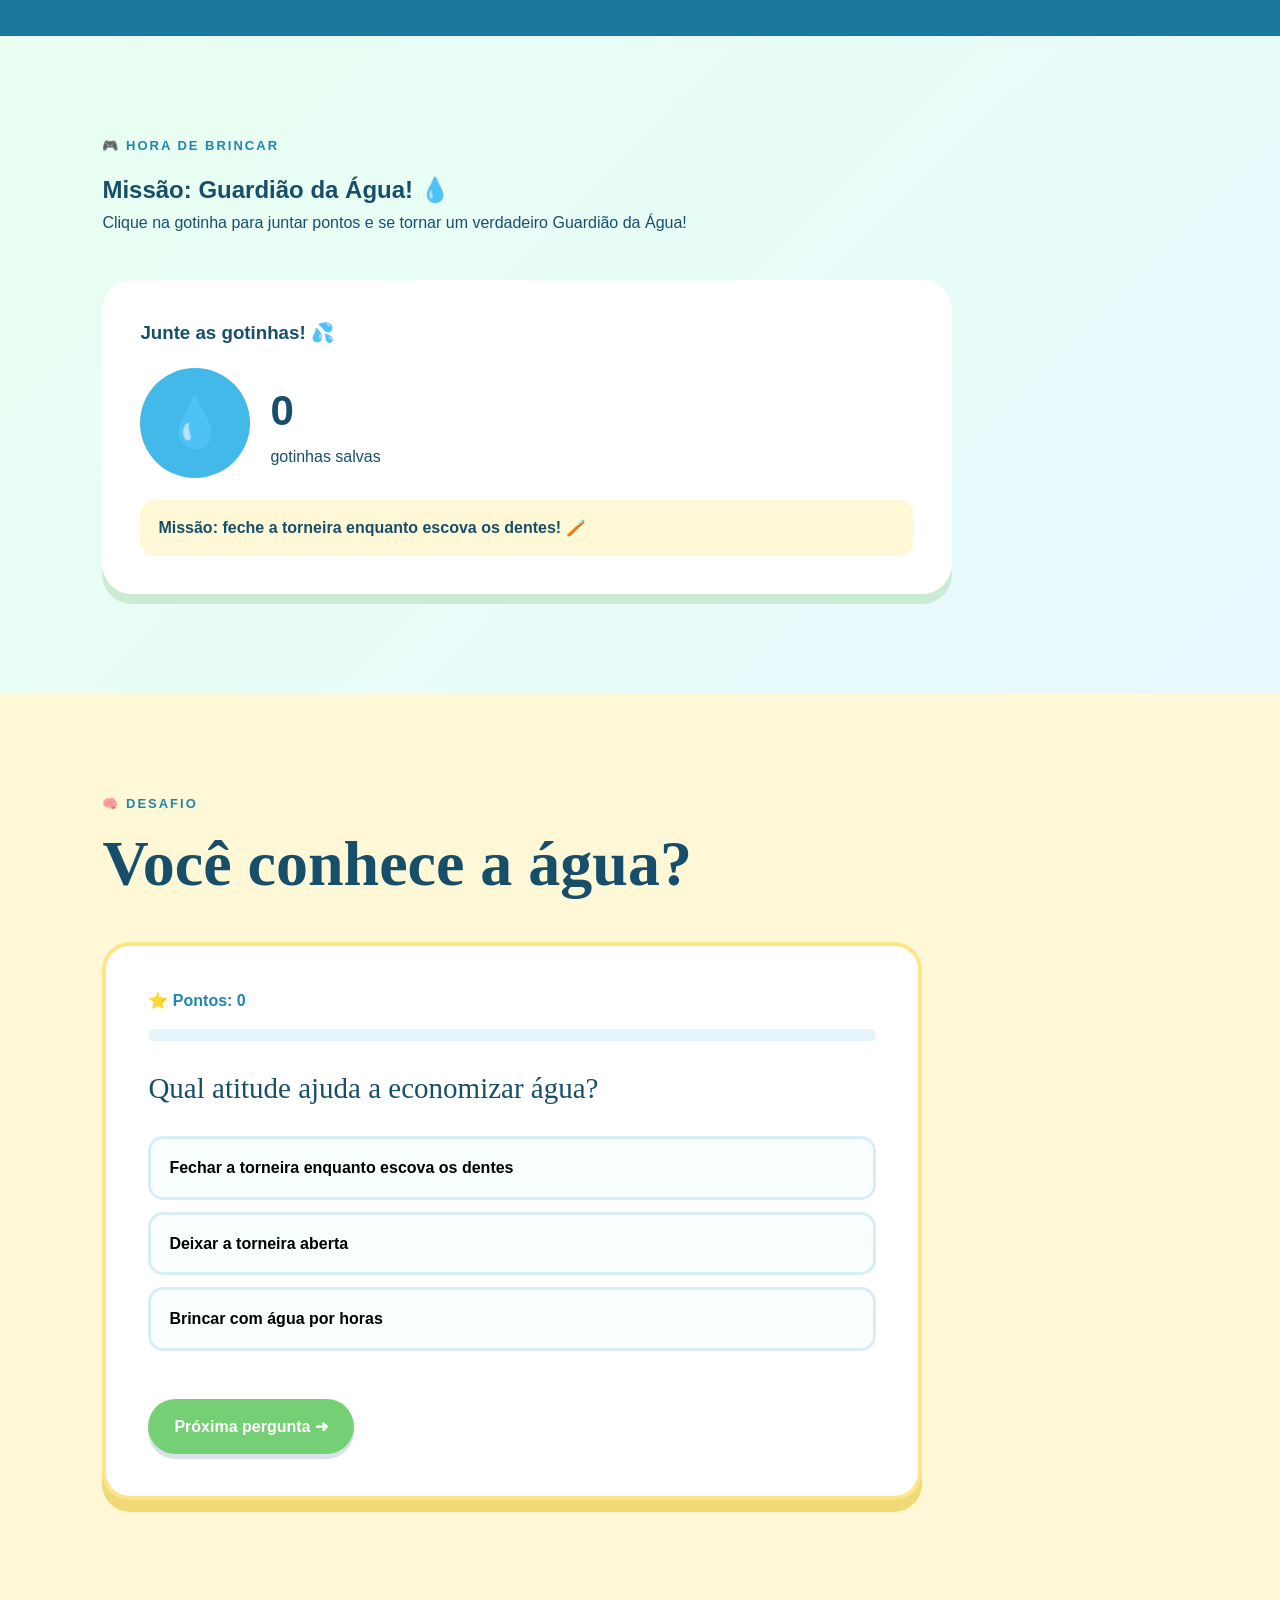
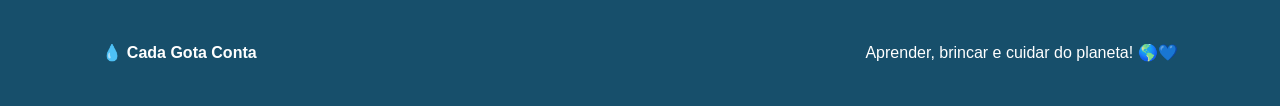
==== commit c05d8c6d: "2° versão do código de HTML" ====
--- a/index.html
+++ b/index.html
@@ -1,896 +1,1336 @@
 <!DOCTYPE html>
 <html lang="pt-BR">
-
+ 
 <head>
-
     <meta charset="UTF-8">
-
-    <meta
-        name="viewport"
-        content="width=device-width, initial-scale=1.0">
-
-    <meta
-        name="description"
-        content="Cada Gota Conta — projeto educativo sobre a ODS 6, água potável e saneamento.">
-
-    <title>Cada Gota Conta | ODS 6</title>
-
-    <link
-        rel="icon"
-        href="41d8fd4e-8113-4e4e-adc9-973c5f28aee8.png"
-        type="image/png">
-
+    <meta name="viewport" content="width=device-width, initial-scale=1.0">
+ 
+    <meta name="description" content="Cada Gota Conta — projeto educativo infantil sobre água, ODS 6 e sustentabilidade.">
+ 
+    <title>Cada Gota Conta 💧</title>
+ 
     <link rel="stylesheet" href="style.css">
-
 </head>
-
-
+ 
 <body>
-
-
-
+ 
+    <!-- =========================
+         NAVBAR
+    ========================== -->
+ 
     <nav class="navbar">
-
+ 
         <a class="logo" href="#inicio">
-
-    <span>Cada Gota Conta</span>
-
+            💧 Cada Gota Conta
         </a>
-
-
+ 
         <div class="nav-links">
-
-            <a href="#historias">
-                Histórias
+            <a href="#sobre">Sobre</a>
+            <a href="#historias">Histórias</a>
+            <a href="#dados">Curiosidades</a>
+            <a href="#brincar">Brincar</a>
+            <a href="#ciencia">Ciência</a>
+ 
+            <button class="search-icon" id="openSearch" aria-label="Abrir pesquisa">
+                🔎
+            </button>
+        </div>
+ 
+    </nav>
+ 
+ 
+    <!-- =========================
+         HERO
+    ========================== -->
+ 
+    <header class="hero" id="inicio">
+ 
+        <div class="hero-text">
+ 
+            <p class="eyebrow">
+                💧 ODS 6 • ÁGUA POTÁVEL E SANEAMENTO
+            </p>
+ 
+            <h1>
+                Cada Gota<br>
+                <span>Conta!</span>
+            </h1>
+ 
+            <p>
+                Vamos descobrir juntos como a água é importante para as pessoas, os animais, as plantas e todo o nosso planeta! 🌎💙
+            </p>
+ 
+            <a class="primary-btn" href="#sobre">
+                Começar a aventura 🚀
             </a>
-
-            <a href="#dados">
-                Dados
-            </a>
-
-            <a href="#ciencia">
-                Ciência
-            </a>
-
-            <button
-                class="search-icon"
-                id="openSearch"
-                aria-label="Abrir pesquisa">
-
-                ⌕
-
-            </button>
-
+ 
         </div>
-
-    </nav>
-
-
-
-    <header
-        class="hero"
-        id="inicio">
-
-
-        <div class="hero-text">
-
-            <p class="eyebrow">
-
-                ODS 6 • ÁGUA POTÁVEL E SANEAMENTO
-
-            </p>
-
-
-            <h1>
-
-                Cada Gota<br>
-
-                <span>Conta.</span>
-
-            </h1>
-
-
-            <p>
-
-                Água é vida. Conheça a ciência,
-                os desafios e as atitudes que
-                podem ajudar a proteger esse recurso.
-
-            </p>
-
-
-            <a
-                class="primary-btn"
-                href="#sobre">
-
-                Conheça a ODS 6 ↓
-
-            </a>
-
-        </div>
-
-
-
+ 
+ 
         <div class="hero-art">
-
+ 
+            <div class="ring"></div>
+ 
             <div class="drop">
                 💧
             </div>
-
-            <div class="ring"></div>
-
+ 
             <div class="sprout">
                 🌱
             </div>
-
+ 
         </div>
-
+ 
     </header>
-
-
-
-  
+ 
+ 
     <main>
-
-
-       
-
-        <section
-            class="intro section"
-            id="sobre">
-
-
+ 
+        <!-- =========================
+             SOBRE
+        ========================== -->
+ 
+        <section class="intro section" id="sobre">
+ 
             <div>
-
+ 
                 <p class="eyebrow">
-
-                    SOBRE A ODS
-
+                    🌎 SOBRE A MISSÃO
                 </p>
-
-
+ 
                 <h2>
-
-                    Água potável e saneamento
-                    para todos.
-
+                    Água limpa para todos!
                 </h2>
-
-            </div>
-
-
+ 
+            </div>
+ 
             <p>
-
-                A ODS 6 faz parte dos Objetivos
-                de Desenvolvimento Sustentável
-                da ONU e busca ampliar o acesso
-                à água segura, ao saneamento e à
-                gestão sustentável dos recursos hídricos.
-
+                A ODS 6 é uma missão mundial que busca garantir água potável e saneamento para todas as pessoas. Cada um de nós pode ajudar cuidando melhor desse recurso tão importante! 💧
             </p>
-
+ 
         </section>
-
-
-
-        
-
-        <section
-            class="cards section"
-            id="historias">
-
-
+ 
+ 
+        <!-- =========================
+             HISTÓRIAS
+        ========================== -->
+ 
+        <section class="cards section" id="historias">
+ 
             <div class="section-heading">
-
+ 
                 <p class="eyebrow">
-
-                    HISTÓRIAS
-
+                    📚 VAMOS DESCOBRIR
                 </p>
-
-
+ 
                 <h2>
-
-                    A água está presente em tudo.
-
+                    A aventura da água!
                 </h2>
-
-            </div>
-
-
-
+ 
+            </div>
+ 
+ 
             <div class="grid three">
-
-
+ 
                 <article class="card story">
-
-                    <span>
-                        01
-                    </span>
-
-
+ 
+                    <span>💧 01</span>
+ 
                     <h3>
-
                         Do rio à torneira
-
                     </h3>
-
-
+ 
                     <p>
-
-                        Descubra como a água pode sair
-                        de um manancial, passar por tratamento
-                        e chegar às casas.
-
+                        Descubra como a água pode sair da natureza, passar por tratamentos e chegar até a sua casa.
                     </p>
-
+ 
                 </article>
-
-
-
+ 
+ 
                 <article class="card story">
-
-                    <span>
-                        02
-                    </span>
-
-
+ 
+                    <span>☁️ 02</span>
+ 
                     <h3>
-
-                        Uma gota, vários caminhos
-
+                        Uma gota viajante
                     </h3>
-
-
+ 
                     <p>
-
-                        Veja como a água participa do ciclo
-                        natural, da agricultura, das cidades
-                        e dos ecossistemas.
-
+                        A água viaja pelos rios, mares, nuvens e chuva. Ela está sempre em movimento!
                     </p>
-
+ 
                 </article>
-
-
-
+ 
+ 
                 <article class="card story">
-
-                    <span>
-                        03
-                    </span>
-
-
+ 
+                    <span>🌵 03</span>
+ 
                     <h3>
-
                         Quando a água falta
-
                     </h3>
-
-
+ 
                     <p>
-
-                        Entenda por que secas, poluição,
-                        desperdício e infraestrutura podem
-                        dificultar o acesso à água.
-
+                        A poluição, as secas e o desperdício podem dificultar o acesso à água.
                     </p>
-
+ 
                 </article>
-
-
-            </div>
-
+ 
+            </div>
+ 
         </section>
-
-
-
-    
-        <section
-            class="data-section section"
-            id="dados">
-
-
+ 
+ 
+        <!-- =========================
+             DADOS
+        ========================== -->
+ 
+        <section class="data-section section" id="dados">
+ 
             <div class="section-heading">
-
+ 
                 <p class="eyebrow">
-
-                    DADOS CIENTÍFICOS SOBRE A ÁGUA
-
+                    🔍 CURIOSIDADES
                 </p>
-
-
+ 
                 <h2>
-
-                    Entenda o recurso que
-                    sustenta a vida.
-
+                    Você sabia?
                 </h2>
-
-            </div>
-
-
-
-
+ 
+            </div>
+ 
+ 
             <div class="data-carousel">
-
-
-     
-
-                <button
-                    class="data-carousel-btn data-prev"
-                    id="prevData"
-                    aria-label="Dado anterior">
-
+ 
+                <button class="data-carousel-btn" id="prevData" aria-label="Curiosidade anterior">
                     ←
-
                 </button>
-
-
-
-         
-
+ 
+ 
                 <div class="data-carousel-window">
-
-
-                    <div
-                        class="data-carousel-track"
-                        id="dataTrack">
-
-
-
-
+ 
+                    <div class="data-carousel-track" id="dataTrack">
+ 
                         <article class="stat">
-
-                            <div class="stat-line"></div>
-
-
+ 
                             <strong>
-
                                 71%
-
                             </strong>
-
-
+ 
                             <span>
-
-                                da superfície terrestre é
-                                coberta por água.
-
+                                da superfície da Terra é coberta por água! 🌎
                             </span>
-
+ 
                         </article>
-
-
-
+ 
+ 
                         <article class="stat">
-
-                            <div class="stat-line"></div>
-
-
+ 
                             <strong>
-
-                                97%+
-
+                                97%
                             </strong>
-
-
+ 
                             <span>
-
-                                da água do planeta está nos
-                                oceanos e mares.
-
+                                da água do planeta está nos oceanos e mares. 🌊
                             </span>
-
+ 
                         </article>
-
-
-
+ 
+ 
                         <article class="stat">
-
-                            <div class="stat-line"></div>
-
-
+ 
                             <strong>
-
                                 ODS 6
-
                             </strong>
-
-
+ 
                             <span>
-
-                                é dedicada à água potável
-                                e ao saneamento.
-
+                                é a missão mundial dedicada à água
+                                e ao saneamento. 💧
                             </span>
-
+ 
                         </article>
-
-
-
-   
-
+ 
+ 
                         <article class="stat">
-
-                            <div class="stat-line"></div>
-
-
+ 
                             <strong>
-
-                                1
-
+                                1 🌍
                             </strong>
-
-
+ 
                             <span>
-
-                                recurso essencial que precisa
-                                ser protegido por todos.
-
+                                planeta que todos precisamos cuidar juntos!
                             </span>
-
+ 
                         </article>
-
-
+ 
                     </div>
-
+ 
                 </div>
-
-
-
-    
-
-                <button
-                    class="data-carousel-btn data-next"
-                    id="nextData"
-                    aria-label="Próximo dado">
-
+ 
+ 
+                <button class="data-carousel-btn" id="nextData" aria-label="Próxima curiosidade">
                     →
-
                 </button>
-
-
-            </div>
-
-
-
-  
-
+ 
+            </div>
+ 
+ 
             <div class="data-carousel-dots">
-
-
-                <button
-                    class="data-dot active"
-                    data-slide="0"
-                    aria-label="Mostrar dado 1">
+ 
+                <button class="data-dot active" data-slide="0"></button>
+                <button class="data-dot" data-slide="1"></button>
+                <button class="data-dot" data-slide="2"></button>
+                <button class="data-dot" data-slide="3"></button>
+ 
+            </div>
+ 
+        </section>
+ 
+ 
+        <!-- =========================
+             CIÊNCIA
+        ========================== -->
+ 
+        <section class="science section" id="ciencia">
+ 
+            <div class="science-box">
+ 
+                <div>
+ 
+                    <p class="eyebrow">
+                        🔬 LABORATÓRIO DA GOTINHA
+                    </p>
+ 
+                    <h2>
+                        Ciência é uma aventura!
+                    </h2>
+ 
+                    <p>
+                        Clique nos assuntos para descobrir curiosidades sobre a água.
+                    </p>
+ 
+                </div>
+ 
+ 
+                <div class="science-list">
+ 
+                    <button data-science="O ciclo da água acontece quando a água evapora, forma nuvens e volta para a Terra em forma de chuva! ☁️🌧️">
+                        💧 Ciclo da água
+                    </button>
+ 
+                    <button data-science="Água limpa é importante para nossa saúde. Por isso devemos evitar jogar lixo nos rios! 🚯">
+                        🔬 Qualidade da água
+                    </button>
+ 
+                    <button data-science="As bacias hidrográficas são regiões onde a água da chuva se junta e segue para rios e outros cursos d'água! 🌱">
+                        🌱 Bacias hidrográficas
+                    </button>
+ 
+                    <button data-science="Antes de chegar até nossas casas, a água pode passar por processos de tratamento para ficar adequada para o consumo. 🚰">
+                        🚰 Tratamento
+                    </button>
+ 
+                </div>
+ 
+            </div>
+ 
+ 
+            <div class="science-result" id="scienceResult">
+                Clique em um assunto para aprender! 🤓
+            </div>
+ 
+        </section>
+ 
+ 
+        <!-- =========================
+             JOGO
+        ========================== -->
+ 
+        <section class="kids-play" id="brincar">
+ 
+            <div class="section-heading">
+ 
+                <p class="eyebrow">
+                    🎮 HORA DE BRINCAR
+                </p>
+ 
+                <h2>
+                    Missão: Guardião da Água! 💧
+                </h2>
+ 
+                <p>
+                    Clique na gotinha para juntar pontos e se tornar um verdadeiro Guardião da Água!
+                </p>
+ 
+            </div>
+ 
+ 
+            <div class="play-box">
+ 
+                <h3>
+                    Junte as gotinhas! 💦
+                </h3>
+ 
+ 
+                <div class="drop-counter">
+ 
+                    <button class="drop-game" id="dropGame" aria-label="Juntar uma gota de água">
+ 
+                        💧
+ 
+                    </button>
+ 
+ 
+                    <div>
+ 
+                        <span id="dropCount">
+                            0
+                        </span>
+ 
+                        <p>
+                            gotinhas salvas
+                        </p>
+ 
+                    </div>
+ 
+                </div>
+ 
+ 
+                <p class="mission" id="waterMission">
+ 
+                    Missão: feche a torneira enquanto escova os dentes! 🪥
+ 
+                </p>
+ 
+            </div>
+ 
+        </section>
+ 
+ 
+        <!-- =========================
+             QUIZ
+        ========================== -->
+ 
+        <section class="quiz section" id="quiz">
+ 
+            <div class="section-heading">
+ 
+                <p class="eyebrow">
+                    🧠 DESAFIO
+                </p>
+ 
+                <h2>
+                    Você conhece a água?
+                </h2>
+ 
+            </div>
+ 
+ 
+            <div class="quiz-card">
+ 
+                <div class="quiz-score">
+                    ⭐ Pontos:
+                    <span id="quizScore">0</span>
+                </div>
+ 
+ 
+                <div class="quiz-progress">
+ 
+                    <span id="quizProgress"></span>
+ 
+                </div>
+ 
+ 
+                <p id="quizQuestion">
+                    Carregando...
+                </p>
+ 
+ 
+                <div id="quizOptions"></div>
+ 
+ 
+                <p id="quizResult" class="quiz-result">
+                </p>
+ 
+ 
+                <button class="secondary-btn" id="nextQuiz">
+ 
+                    Próxima pergunta ➜
+ 
                 </button>
-
-
-                <button
-                    class="data-dot"
-                    data-slide="1"
-                    aria-label="Mostrar dado 2">
-                </button>
-
-
-                <button
-                    class="data-dot"
-                    data-slide="2"
-                    aria-label="Mostrar dado 3">
-                </button>
-
-
-                <button
-                    class="data-dot"
-                    data-slide="3"
-                    aria-label="Mostrar dado 4">
-                </button>
-
-
-            </div>
-
-
-
-            <p class="source-note">
-
-                Valores aproximados para fins didáticos.
-
-            </p>
-
+ 
+            </div>
+ 
         </section>
-
-
-
-      
-        <section
-            class="science section"
-            id="ciencia">
-
-
-            <div class="science-box">
-
-
-                <div>
-
-                    <p class="eyebrow">
-
-                        DADOS CIENTÍFICOS
-
-                    </p>
-
-
-                    <h2>
-
-                        Ciência por trás
-                        de cada gota.
-
-                    </h2>
-
-
-                    <p>
-
-                        Explore conceitos como ciclo da água,
-                        aquíferos, bacias hidrográficas,
-                        tratamento, qualidade da água
-                        e pegada hídrica.
-
-                    </p>
-
-                </div>
-
-
-
-                <div class="science-list">
-
-
-                    <button>
-
-                        💧 Ciclo da água
-
-                    </button>
-
-
-                    <button>
-
-                        🔬 Qualidade da água
-
-                    </button>
-
-
-                    <button>
-
-                        🌱 Bacias hidrográficas
-
-                    </button>
-
-
-                    <button>
-
-                        🚰 Tratamento
-
-                    </button>
-
-
-                </div>
-
-
-            </div>
-
-        </section>
-
-
-
-      
-
-        <section
-            class="quiz section">
-
-
-            <div class="section-heading">
-
-                <p class="eyebrow">
-
-                    INTERAÇÃO
-
-                </p>
-
-
-                <h2>
-
-                    Você conhece a água?
-
-                </h2>
-
-            </div>
-
-
-
-            <div class="quiz-card">
-
-
-                <p id="quizQuestion">
-
-                    Carregando...
-
-                </p>
-
-
-                <div id="quizOptions"></div>
-
-
-                <p
-                    id="quizResult"
-                    class="quiz-result">
-                </p>
-
-
-                <button
-                    class="secondary-btn"
-                    id="nextQuiz">
-
-                    Próxima pergunta
-
-                </button>
-
-
-            </div>
-
-        </section>
-
-
+ 
     </main>
-
-
-
-   
+ 
+ 
+    <!-- =========================
+         CHATBOT
+    ========================== -->
+ 
+    <div class="chatbot" id="chatbot">
+ 
+        <div class="chat-header">
+ 
+            <div>
+ 
+                <strong>
+                    💧 Gotinha Amiga
+                </strong>
+ 
+                <small>
+                    Vamos aprender juntos!
+                </small>
+ 
+            </div>
+ 
+ 
+            <button id="closeChat" aria-label="Fechar conversa">
+ 
+                ×
+ 
+            </button>
+ 
+        </div>
+ 
+ 
+        <div class="chat-messages" id="chatMessages">
+ 
+            <div class="bot-msg">
+                Oi! Eu sou a Gotinha Amiga! 💧 Me pergunte algo sobre água ou escolha uma pergunta abaixo!
+            </div>
+ 
+        </div>
+ 
+ 
+        <div class="chat-suggestions">
+ 
+            <button data-question="Por que a água é importante?">
+                Por que a água é importante?
+            </button>
+ 
+            <button data-question="Como posso economizar água?">
+                Como economizar?
+            </button>
+ 
+            <button data-question="O que é ODS 6?">
+                O que é ODS 6?
+            </button>
+ 
+        </div>
+ 
+ 
+        <form id="chatForm">
+ 
+            <input type="text" id="chatInput" placeholder="Escreva aqui..." autocomplete="off">
+ 
+            <button type="submit">
+                ➤
+            </button>
+ 
+        </form>
+ 
+    </div>
+ 
+ 
+    <button class="chat-fab" id="chatFab" aria-label="Abrir Gotinha Amiga">
+ 
+        💬
+ 
+    </button>
+ 
+ 
+    <!-- =========================
+         PESQUISA
+    ========================== -->
+ 
+    <div class="search-overlay" id="searchOverlay">
+ 
+        <div class="search-container">
+ 
+            <button class="close-btn" id="closeSearch">
+ 
+                ×
+ 
+            </button>
+ 
+ 
+            <input type="text" class="search-input" id="searchInput" placeholder="O que você quer descobrir? 🔎">
+ 
+ 
+            <div id="searchResults"></div>
+ 
+        </div>
+ 
+    </div>
+ 
+ 
+    <!-- =========================
+         FOOTER
+    ========================== -->
+ 
+    <footer>
+ 
+        <strong>
+            💧 Cada Gota Conta
+        </strong>
+ 
+        <span>
+            Aprender, brincar e cuidar do planeta! 🌎💙
+        </span>
+ 
+    </footer>
+ 
+ 
+    <!-- =========================
+         JAVASCRIPT
+    ========================== -->
+ 
     <script>
-
+        /* =========================
+                   CARROSSEL
+                ========================== */
+ 
         const dataTrack =
             document.getElementById("dataTrack");
-
+ 
         const prevData =
             document.getElementById("prevData");
-
+ 
         const nextData =
             document.getElementById("nextData");
-
+ 
         const dataDots =
             document.querySelectorAll(".data-dot");
-
-
+ 
         let currentData = 0;
-
-
-        
-
+ 
+ 
         function getDataCardsPerView() {
-
+ 
             if (window.innerWidth <= 700) {
-
                 return 1;
-
-            }
-
+            }
+ 
             if (window.innerWidth <= 1100) {
-
                 return 2;
-
-            }
-
+            }
+ 
             return 4;
-
         }
-
+ 
+ 
         function updateDataCarousel() {
-
-
+ 
             const cardsPerView =
                 getDataCardsPerView();
-
-
+ 
             const totalCards = 4;
-
-
+ 
             const maxPosition =
                 Math.max(
                     0,
                     totalCards - cardsPerView
                 );
-
-
-
+ 
+ 
             if (currentData < 0) {
-
                 currentData = 0;
-
-            }
-
-
+            }
+ 
+ 
             if (currentData > maxPosition) {
-
                 currentData = maxPosition;
-
-            }
-
-
+            }
+ 
+ 
             const cardWidth =
                 100 / cardsPerView;
-
-
-
-           
-
+ 
+ 
             dataTrack.style.transform =
                 `translateX(-${currentData * cardWidth}%)`;
-
-
-
-
-            dataDots.forEach(
-                function(dot, index) {
-
-                    dot.classList.toggle(
-                        "active",
-                        index === currentData
-                    );
-
-                }
-            );
-
-
-
+ 
+ 
+            dataDots.forEach(function(dot, index) {
+ 
+                dot.classList.toggle(
+                    "active",
+                    index === currentData
+                );
+ 
+            });
+ 
+ 
             prevData.disabled =
                 currentData === 0;
-
+ 
             nextData.disabled =
                 currentData === maxPosition;
-
+ 
         }
-
-
-
-        
+ 
+ 
         nextData.addEventListener(
             "click",
             function() {
-
+ 
                 currentData++;
-
+ 
                 updateDataCarousel();
-
-                restartDataAutoPlay();
-
+ 
             }
         );
-
-
-
-      
-
+ 
+ 
         prevData.addEventListener(
             "click",
             function() {
-
+ 
                 currentData--;
-
+ 
                 updateDataCarousel();
-
-                restartDataAutoPlay();
-
+ 
             }
         );
-
-
-
-        dataDots.forEach(
-            function(dot) {
-
-                dot.addEventListener(
-                    "click",
-                    function() {
-
-                        currentData =
-                            Number(
-                                dot.dataset.slide
-                            );
-
-
-                        updateDataCarousel();
-
-                        restartDataAutoPlay();
-
-                    }
-                );
-
-            }
-        );
-
-
-
-
-
+ 
+ 
+        dataDots.forEach(function(dot) {
+ 
+            dot.addEventListener(
+                "click",
+                function() {
+ 
+                    currentData =
+                        Number(
+                            dot.dataset.slide
+                        );
+ 
+                    updateDataCarousel();
+ 
+                }
+            );
+ 
+        });
+ 
+ 
         window.addEventListener(
             "resize",
+            updateDataCarousel
+        );
+ 
+ 
+        updateDataCarousel();
+ 
+ 
+        /* =========================
+           CIÊNCIA INTERATIVA
+        ========================== */
+ 
+        const scienceButtons =
+            document.querySelectorAll(".science-list button");
+ 
+        const scienceResult =
+            document.getElementById("scienceResult");
+ 
+ 
+        scienceButtons.forEach(function(button) {
+ 
+            button.addEventListener(
+                "click",
+                function() {
+ 
+                    scienceResult.textContent =
+                        button.dataset.science;
+ 
+                }
+            );
+ 
+        });
+ 
+ 
+        /* =========================
+           QUIZ
+        ========================== */
+ 
+        const questions = [
+ 
+            {
+                q: "Qual atitude ajuda a economizar água?",
+                a: [
+                    "Fechar a torneira enquanto escova os dentes",
+                    "Deixar a torneira aberta",
+                    "Brincar com água por horas"
+                ],
+                c: 0
+            },
+ 
+            {
+                q: "Onde encontramos grande parte da água salgada do planeta?",
+                a: [
+                    "Nos oceanos",
+                    "Nas nuvens",
+                    "Nas árvores"
+                ],
+                c: 0
+            },
+ 
+            {
+                q: "Por que devemos evitar jogar lixo nos rios?",
+                a: [
+                    "Porque o lixo pode poluir a água",
+                    "Porque o rio desaparece",
+                    "Porque a água fica mais colorida"
+                ],
+                c: 0
+            },
+ 
+            {
+                q: "A água é importante para...",
+                a: [
+                    "Pessoas, animais e plantas",
+                    "Apenas peixes",
+                    "Apenas máquinas"
+                ],
+                c: 0
+            }
+ 
+        ];
+ 
+ 
+        let quizIndex = 0;
+ 
+        let score = 0;
+ 
+        let answered = false;
+ 
+ 
+        function loadQuiz() {
+ 
+            answered = false;
+ 
+            const question =
+                questions[quizIndex];
+ 
+            document.getElementById(
+                    "quizQuestion"
+                ).textContent =
+                question.q;
+ 
+ 
+            const options =
+                document.getElementById(
+                    "quizOptions"
+                );
+ 
+            options.innerHTML = "";
+ 
+ 
+            document.getElementById(
+                "quizResult"
+            ).textContent = "";
+ 
+ 
+            document.getElementById(
+                    "quizProgress"
+                ).style.width =
+                `${(quizIndex / questions.length) * 100}%`;
+ 
+ 
+            question.a.forEach(
+                function(answer, index) {
+ 
+                    const button =
+                        document.createElement("button");
+ 
+                    button.textContent =
+                        answer;
+ 
+                    button.addEventListener(
+                        "click",
+                        function() {
+                            answerQuiz(index);
+                        }
+                    );
+ 
+                    options.appendChild(button);
+ 
+                }
+            );
+ 
+        }
+ 
+ 
+        function answerQuiz(selected) {
+ 
+            if (answered) {
+                return;
+            }
+ 
+            answered = true;
+ 
+            const correct =
+                selected === questions[quizIndex].c;
+ 
+ 
+            const result =
+                document.getElementById(
+                    "quizResult"
+                );
+ 
+ 
+            if (correct) {
+ 
+                result.textContent =
+                    "🎉 Muito bem! Você acertou!";
+ 
+                score++;
+ 
+                document.getElementById(
+                        "quizScore"
+                    ).textContent =
+                    score;
+ 
+            } else {
+ 
+                result.textContent =
+                    "💧 Quase! Continue aprendendo e tente a próxima!";
+ 
+            }
+ 
+ 
+            const buttons =
+                document.querySelectorAll(
+                    "#quizOptions button"
+                );
+ 
+ 
+            buttons.forEach(
+                function(button, index) {
+ 
+                    button.disabled = true;
+ 
+                    if (
+                        index ===
+                        questions[quizIndex].c
+                    ) {
+ 
+                        button.classList.add(
+                            "correct"
+                        );
+ 
+                    }
+ 
+                }
+            );
+ 
+        }
+ 
+ 
+        document.getElementById(
+            "nextQuiz"
+        ).addEventListener(
+            "click",
             function() {
-
-                updateDataCarousel();
-
+ 
+                quizIndex++;
+ 
+                if (
+                    quizIndex >=
+                    questions.length
+                ) {
+ 
+                    quizIndex = 0;
+ 
+                    score = 0;
+ 
+                    document.getElementById(
+                            "quizScore"
+                        ).textContent =
+                        score;
+ 
+                }
+ 
+ 
+                loadQuiz();
+ 
             }
         );
-
-
-
-
-
-        let dataAutoPlay;
-
-
-
-        function startDataAutoPlay() {
-
-            dataAutoPlay =
-                setInterval(
+ 
+ 
+        loadQuiz();
+ 
+ 
+        /* =========================
+           JOGO DAS GOTINHAS
+        ========================== */
+ 
+        let drops = 0;
+ 
+ 
+        const missions = [
+ 
+            "Missão: feche a torneira enquanto escova os dentes! 🪥",
+ 
+            "Missão: use apenas a água necessária! 💧",
+ 
+            "Missão: avise um adulto se encontrar um vazamento! 🔧",
+ 
+            "Missão: não jogue lixo nos rios! 🌊",
+ 
+            "Missão: ajude sua família a cuidar da água! 💙"
+ 
+        ];
+ 
+ 
+        const dropGame =
+            document.getElementById(
+                "dropGame"
+            );
+ 
+ 
+        dropGame.addEventListener(
+            "click",
+            function() {
+ 
+                drops++;
+ 
+                document.getElementById(
+                        "dropCount"
+                    ).textContent =
+                    drops;
+ 
+ 
+                const randomMission =
+                    missions[
+                        Math.floor(
+                            Math.random() *
+                            missions.length
+                        )
+                    ];
+ 
+ 
+                document.getElementById(
+                        "waterMission"
+                    ).textContent =
+                    randomMission;
+ 
+ 
+                dropGame.classList.remove(
+                    "pop"
+                );
+ 
+ 
+                void dropGame.offsetWidth;
+ 
+ 
+                dropGame.classList.add(
+                    "pop"
+                );
+ 
+            }
+        );
+ 
+ 
+        /* =========================
+           CHATBOT
+        ========================== */
+ 
+        const chatbot =
+            document.getElementById(
+                "chatbot"
+            );
+ 
+        const chatFab =
+            document.getElementById(
+                "chatFab"
+            );
+ 
+        const closeChat =
+            document.getElementById(
+                "closeChat"
+            );
+ 
+        const chatForm =
+            document.getElementById(
+                "chatForm"
+            );
+ 
+        const chatInput =
+            document.getElementById(
+                "chatInput"
+            );
+ 
+        const chatMessages =
+            document.getElementById(
+                "chatMessages"
+            );
+ 
+ 
+        chatFab.addEventListener(
+            "click",
+            function() {
+ 
+                chatbot.classList.add(
+                    "active"
+                );
+ 
+            }
+        );
+ 
+ 
+        closeChat.addEventListener(
+            "click",
+            function() {
+ 
+                chatbot.classList.remove(
+                    "active"
+                );
+ 
+            }
+        );
+ 
+ 
+        function addMessage(
+            text,
+            type
+        ) {
+ 
+            const message =
+                document.createElement(
+                    "div"
+                );
+ 
+            message.className =
+                type === "user" ?
+                "user-msg" :
+                "bot-msg";
+ 
+            message.textContent =
+                text;
+ 
+            chatMessages.appendChild(
+                message
+            );
+ 
+            chatMessages.scrollTop =
+                chatMessages.scrollHeight;
+ 
+        }
+ 
+ 
+        function getBotResponse(text) {
+ 
+            const message =
+                text.toLowerCase();
+ 
+ 
+            if (
+                message.includes("economizar") ||
+                message.includes("economia")
+            ) {
+ 
+                return "💧 Você pode fechar a torneira quando não estiver usando e evitar desperdícios!";
+ 
+            }
+ 
+ 
+            if (
+                message.includes("ods 6")
+            ) {
+ 
+                return "🌎 A ODS 6 é um objetivo que busca garantir água potável e saneamento para todos!";
+ 
+            }
+ 
+ 
+            if (
+                message.includes("importante") ||
+                message.includes("água")
+            ) {
+ 
+                return "💙 A água é essencial para a vida das pessoas, animais e plantas!";
+ 
+            }
+ 
+ 
+            return "💧 Que pergunta legal! A água é muito importante para nosso planeta. Continue explorando o site!";
+ 
+        }
+ 
+ 
+        chatForm.addEventListener(
+            "submit",
+            function(event) {
+ 
+                event.preventDefault();
+ 
+                const text =
+                    chatInput.value.trim();
+ 
+ 
+                if (!text) {
+                    return;
+                }
+ 
+ 
+                addMessage(
+                    text,
+                    "user"
+                );
+ 
+ 
+                setTimeout(
                     function() {
-
-
-                        const cardsPerView =
-                            getDataCardsPerView();
-
-
-                        const maxPosition =
-                            Math.max(
-                                0,
-                                4 - cardsPerView
+ 
+                        addMessage(
+                            getBotResponse(text),
+                            "bot"
+                        );
+ 
+                    },
+                    400
+                );
+ 
+ 
+                chatInput.value = "";
+ 
+            }
+        );
+ 
+ 
+        document
+            .querySelectorAll(
+                ".chat-suggestions button"
+            )
+            .forEach(
+                function(button) {
+ 
+                    button.addEventListener(
+                        "click",
+                        function() {
+ 
+                            const question =
+                                button.dataset.question;
+ 
+                            addMessage(
+                                question,
+                                "user"
                             );
-
-
-                        if (
-                            currentData >=
-                            maxPosition
-                        ) {
-
-                            currentData = 0;
-
+ 
+ 
+                            setTimeout(
+                                function() {
+ 
+                                    addMessage(
+                                        getBotResponse(question),
+                                        "bot"
+                                    );
+ 
+                                },
+                                300
+                            );
+ 
                         }
-
-                        else {
-
-                            currentData++;
-
-                        }
-
-
-                        updateDataCarousel();
-
-
-                    },
-                    5000
+                    );
+ 
+                }
+            );
+ 
+ 
+        /* =========================
+           PESQUISA
+        ========================== */
+ 
+        const openSearch =
+            document.getElementById(
+                "openSearch"
+            );
+ 
+        const closeSearch =
+            document.getElementById(
+                "closeSearch"
+            );
+ 
+        const searchOverlay =
+            document.getElementById(
+                "searchOverlay"
+            );
+ 
+        const searchInput =
+            document.getElementById(
+                "searchInput"
+            );
+ 
+ 
+        openSearch.addEventListener(
+            "click",
+            function() {
+ 
+                searchOverlay.classList.add(
+                    "active"
                 );
-
-        }
-
-
-
-    
-        function restartDataAutoPlay() {
-
-            clearInterval(dataAutoPlay);
-
-            startDataAutoPlay();
-
-        }
-
-
-
-       
-        updateDataCarousel();
-
-        startDataAutoPlay();
-
+ 
+                searchInput.focus();
+ 
+            }
+        );
+ 
+ 
+        closeSearch.addEventListener(
+            "click",
+            function() {
+ 
+                searchOverlay.classList.remove(
+                    "active"
+                );
+ 
+            }
+        );
+ 
+ 
+        searchInput.addEventListener(
+            "input",
+            function() {
+ 
+                const results =
+                    document.getElementById(
+                        "searchResults"
+                    );
+ 
+                const value =
+                    searchInput.value.toLowerCase();
+ 
+ 
+                if (!value) {
+ 
+                    results.textContent = "";
+ 
+                    return;
+ 
+                }
+ 
+ 
+                if (
+                    value.includes("água")
+                ) {
+ 
+                    results.textContent =
+                        "💧 Dica: explore as seções Histórias, Ciência e Quiz para aprender mais sobre a água!";
+ 
+                } else {
+ 
+                    results.textContent =
+                        "🔎 Continue explorando! Tente pesquisar: água, ODS 6, rios ou economia.";
+ 
+                }
+ 
+            }
+        );
     </script>
-
-
+ 
 </body>
-
+ 
 </html>
--- a/style.css
+++ b/style.css
@@ -1,1041 +1,839 @@
-/* =========================================================
-   CADA GOTA CONTA — style.css
-   Visual editorial inspirado na referência enviada
-   ========================================================= */
-
-   * {
+:root {
+    --blue: #42b9e8;
+    --blue-dark: #174f6b;
+    --aqua: #dff7ff;
+    --yellow: #ffd95a;
+    --green: #74cf75;
+    --pink: #ff9fbd;
+    --purple: #a98be8;
+    --white: #ffffff;
+    --text: #174f6b;
+}
+ 
+ 
+ 
+* {
+    box-sizing: border-box;
     margin: 0;
     padding: 0;
-    box-sizing: border-box;
-}
-
+}
+ 
 html {
     scroll-behavior: smooth;
-    scroll-padding-top: 110px;
-}
-
+    scroll-padding-top: 100px;
+}
+ 
 body {
     font-family: Arial, Helvetica, sans-serif;
-    background: #f4f7f5;
-    color: #18172d;
+    background: #f5fcff;
+    color: var(--text);
     line-height: 1.6;
     overflow-x: hidden;
 }
-
+ 
 a {
     color: inherit;
     text-decoration: none;
 }
-
+ 
 button,
 input {
     font: inherit;
 }
-
+ 
 button {
     cursor: pointer;
 }
-
-
-/* =========================================================
-   NAVBAR
-   ========================================================= */
-
+ 
 .navbar {
     position: fixed;
     top: 0;
     left: 0;
     z-index: 1000;
-
     width: 100%;
-    min-height: 105px;
-    padding: 0 4vw;
-
+    min-height: 82px;
+    padding: 10px 5vw;
     display: flex;
     align-items: center;
     justify-content: space-between;
-
-    background: rgba(248, 249, 247, .95);
-    backdrop-filter: blur(14px);
-
-    border-top: 4px solid #263c3a;
-    border-bottom: 1px solid rgba(23, 45, 44, .12);
-}
-
+    background: rgba(255, 255, 255, .95);
+    backdrop-filter: blur(12px);
+    border-bottom: 4px solid var(--blue);
+    box-shadow: 0 5px 20px rgba(23, 79, 107, .08);
+}
+ 
 .logo {
+    font-size: 23px;
+    font-weight: 900;
+    color: var(--blue-dark);
+}
+ 
+.nav-links {
     display: flex;
     align-items: center;
-    gap: 14px;
-    min-width: 250px;
-    color: #172d2c;
-}
-
-.logo-symbol {
-    width: 58px;
-    height: 58px;
-
+    gap: 22px;
+    font-weight: 800;
+}
+ 
+.nav-links a {
+    transition: .2s;
+}
+ 
+.nav-links a:hover {
+    color: var(--blue);
+}
+ 
+.search-icon {
+    width: 44px;
+    height: 44px;
+    border: none;
+    border-radius: 50%;
+    background: var(--yellow);
+    font-size: 20px;
+    transition: .2s;
+}
+ 
+.search-icon:hover {
+    transform: rotate(10deg) scale(1.1);
+}
+.hero {
+    position: relative;
+    min-height: 760px;
+    padding: 150px 8vw 70px;
     display: grid;
-    place-items: center;
-
-    font-size: 31px;
-
-    border: 2px solid #172d2c;
-    border-radius: 50%;
-}
-
-.logo-text {
-    font-family: Georgia, "", serif;
-    font-size: 20px;
-    line-height: .95;
-}
-
-.logo-text b {
-    font-size: 27px;
-}
-
-.nav-links {
-    display: flex;
+    grid-template-columns: 1.1fr .9fr;
     align-items: center;
-    gap: clamp(18px, 2.4vw, 34px);
-}
-
-.nav-links a {
-    position: relative;
-
-    font-size: 13px;
-    font-weight: 700;
-    letter-spacing: .5px;
-    white-space: nowrap;
-
-    transition: color .25s ease;
-}
-
-.nav-links a::after {
-    content: "";
+    gap: 30px;
+    overflow: hidden;
+    background: linear-gradient( 135deg, #dff7ff, #fff8d7);
+}
+ 
+.hero::after {
+    content: "☁️  ☁️";
     position: absolute;
-    left: 0;
-    bottom: -9px;
-
-    width: 0;
-    height: 2px;
-
-    background: #258f91;
-
-    transition: width .25s ease;
-}
-
-.nav-links a:hover {
-    color: #258f91;
-}
-
-.nav-links a:hover::after {
-    width: 100%;
-}
-
-.search-icon {
-    border: 0;
-    background: transparent;
-    color: #172d2c;
-
-    font-size: 34px;
-    line-height: 1;
-
-    transition: transform .2s ease;
-}
-
-.search-icon:hover {
-    transform: scale(1.12);
-}
-
-
-/* =========================================================
-   HERO
-   ========================================================= */
-
-.hero {
-    min-height: 850px;
-    padding: 165px 8vw 90px;
-
-    position: relative;
-    overflow: hidden;
-
-    display: grid;
-    grid-template-columns: 1.05fr .95fr;
-    align-items: center;
-
-    background:
-        radial-gradient(circle at 78% 38%, rgba(255,255,255,.95), transparent 30%),
-        linear-gradient(120deg, #dbe9e6 0%, #edf2ef 55%, #fff 100%);
-}
-
-.hero::before {
-    content: "";
-    position: absolute;
-
-    width: 650px;
-    height: 650px;
-
-    right: -210px;
-    top: 80px;
-
-    border-radius: 50%;
-    background: rgba(37, 143, 145, .07);
-}
-
+    top: 100px;
+    right: 8%;
+    font-size: 50px;
+    opacity: .5;
+}
+ 
 .hero-text {
     position: relative;
     z-index: 2;
-    max-width: 720px;
-}
+}
+ 
+.eyebrow {
+    margin-bottom: 15px;
+    color: #2086ad;
+    font-size: 13px;
+    font-weight: 900;
+    letter-spacing: 2px;
+}
+ 
+.hero h1,
+.section h2 {
+    font-family: Georgia, "Times New Roman", serif;
+    color: var(--blue-dark);
+}
+ 
+.hero h1 {
+    margin-bottom: 25px;
+    font-size: clamp( 58px, 8vw, 115px);
+    line-height: .9;
+}
+ 
+.hero h1 span {
+    color: var(--blue);
+}
+ 
+.hero-text>p:not(.eyebrow) {
+    max-width: 580px;
+    margin-bottom: 30px;
+    font-size: 19px;
+}
+ 
 
-.eyebrow {
-    margin-bottom: 18px;
-
-    color: #258f91;
-
-    font-size: 12px;
-    font-weight: 800;
-    letter-spacing: 3px;
-}
-
-.hero h1 {
-    margin-bottom: 30px;
-
-    font-family: Georgia, "Times New Roman", serif;
-    font-size: clamp(70px, 9vw, 145px);
-    font-weight: 400;
-    line-height: .82;
-    letter-spacing: -6px;
-
-    color: #1c2929;
-}
-
-.hero h1 span {
-    color: #258f91;
-}
-
-.hero-text > p:not(.eyebrow) {
-    max-width: 560px;
-    margin-bottom: 35px;
-
-    font-size: 18px;
-    color: #405452;
-}
-
+.primary-btn,
+.secondary-btn {
+    display: inline-block;
+    padding: 15px 26px;
+    border: none;
+    border-radius: 999px;
+    font-weight: 900;
+    box-shadow: 0 5px 0 rgba(23, 79, 107, .16);
+    transition: .2s;
+}
+ 
 .primary-btn {
-    display: inline-block;
-    padding: 15px 28px;
-
-    background: #172d2c;
-    color: #fff;
-
-    border-radius: 2px;
-
-    font-size: 13px;
-    font-weight: 700;
-    letter-spacing: 1px;
-
-    transition: background .25s ease, transform .25s ease;
-}
-
-.primary-btn:hover {
-    background: #258f91;
-    transform: translateY(-3px);
-}
-
-
-/* =========================================================
-   ARTE DO HERO
-   ========================================================= */
-
+    background: var(--blue);
+    color: white;
+}
+ 
+.primary-btn:hover,
+.secondary-btn:hover {
+    transform: translateY(-3px) scale(1.02);
+}
+ 
+ 
 .hero-art {
-    min-height: 500px;
-
     position: relative;
-
-    display: flex;
-    align-items: center;
-    justify-content: center;
-}
-
+    min-height: 430px;
+    display: grid;
+    place-items: center;
+}
+ 
 .ring {
     position: absolute;
-
-    width: 430px;
-    height: 430px;
-
-    border: 1px solid rgba(37, 143, 145, .35);
+    width: 380px;
+    height: 380px;
+    border: 8px dashed rgba(66, 185, 232, .25);
     border-radius: 50%;
-}
-
-.ring::before {
-    content: "";
-    position: absolute;
-    inset: 45px;
-
-    border: 1px solid rgba(37, 143, 145, .20);
-    border-radius: 50%;
-}
-
+    animation: spin 25s linear infinite;
+}
+ 
 .drop {
     position: relative;
     z-index: 2;
-
-    width: 230px;
-    height: 280px;
-
-    display: grid;
-    place-items: center;
-
-    font-size: 110px;
-
-    background: rgba(255,255,255,.45);
-    border-radius: 55% 55% 60% 60%;
-
-    filter: drop-shadow(0 25px 30px rgba(23,45,44,.12));
-
-    animation: floatDrop 4s ease-in-out infinite;
-}
-
+    font-size: 150px;
+    animation: float 3s ease-in-out infinite;
+}
+ 
 .sprout {
     position: absolute;
-    right: 8%;
-    bottom: 20%;
-
-    font-size: 70px;
-
-    transform: rotate(-8deg);
-    animation: floatSprout 4s ease-in-out infinite;
-}
-
-@keyframes floatDrop {
-    0%, 100% {
-        transform: translateY(0);
-    }
-
-    50% {
-        transform: translateY(-12px);
-    }
-}
-
-@keyframes floatSprout {
-    0%, 100% {
-        transform: rotate(-8deg) translateY(0);
-    }
-
-    50% {
-        transform: rotate(-8deg) translateY(-8px);
-    }
-}
-
-
-/* =========================================================
-   SEÇÕES GERAIS
-   ========================================================= */
-
-.section {
-    padding: 120px 8vw;
-}
-
+    right: 10%;
+    bottom: 15%;
+    font-size: 75px;
+}
+ 
+.section,
+.kids-play {
+    padding: 100px 8vw;
+}
+ 
 .section-heading {
     max-width: 850px;
-    margin-bottom: 55px;
-}
-
+    margin-bottom: 45px;
+}
+ 
 .section h2 {
-    font-family: Georgia, "Times New Roman", serif;
-    font-size: clamp(38px, 5vw, 68px);
-    font-weight: 400;
-    line-height: 1;
-    letter-spacing: -2px;
-    color: #172d2c;
-}
-
-
-/* =========================================================
-   SOBRE / POR QUE ESCOLHEMOS
-   ========================================================= */
-
+    font-size: clamp( 40px, 5vw, 68px);
+    line-height: 1.05;
+}
+ 
+ 
 .intro {
     display: grid;
     grid-template-columns: 1fr 1fr;
-    gap: 90px;
-
-    background: #fff;
-}
-
-.intro > p {
+    gap: 70px;
+    background: white;
+}
+ 
+.intro>p {
     align-self: end;
-    max-width: 600px;
-
     font-size: 18px;
-    color: #536663;
-}
-
-
-/* =========================================================
-   HISTÓRIAS
-   ========================================================= */
-
+}
 .cards {
-    background: #e8efed;
-}
-
+    background: #e7f9ff;
+}
+ 
 .grid {
     display: grid;
-    gap: 25px;
-}
-
+    gap: 24px;
+}
+ 
 .grid.three {
-    grid-template-columns: repeat(3, 1fr);
-}
-
+    grid-template-columns: repeat( 3, 1fr);
+}
+ 
 .card {
-    min-height: 330px;
-    padding: 35px;
-
-    background: #fff;
-    border: 1px solid rgba(23,45,44,.1);
-
-    transition: transform .3s ease, box-shadow .3s ease;
-}
-
+    min-height: 300px;
+    padding: 32px;
+    background: white;
+    border: 3px solid #d8f1f8;
+    border-radius: 24px;
+    box-shadow: 0 10px 0 #c7eaf5;
+    transition: .25s;
+}
+ 
 .card:hover {
-    transform: translateY(-8px);
-    box-shadow: 0 20px 45px rgba(23,45,44,.12);
-}
-
-.card > span {
+    transform: translateY(-8px) rotate(-1deg);
+}
+ 
+.card>span {
     display: block;
-    margin-bottom: 80px;
-
-    font-family: Georgia, "Times New Roman", serif;
-    font-size: 14px;
-    color: #258f91;
-}
-
+    margin-bottom: 60px;
+    color: var(--blue);
+    font-size: 18px;
+    font-weight: 900;
+}
+ 
 .card h3 {
-    margin-bottom: 14px;
-
-    font-family: Georgia, "Times New Roman", serif;
+    margin-bottom: 12px;
+    font-family: Georgia, serif;
     font-size: 29px;
-    font-weight: 400;
-    line-height: 1.1;
-}
-
-.card p {
-    font-size: 15px;
-    color: #60716e;
-}
-
-
-/* =========================================================
-   DADOS
-   ========================================================= */
-
+} 
+ 
 .data-section {
-    background: #fff;
-}
-
-.grid.four {
-    grid-template-columns: repeat(4, 1fr);
-}
-
-.stat {
-    padding: 35px 20px;
-
-    border-top: 2px solid #172d2c;
-}
-
+    background: white;
+}
+ 
+.data-carousel {
+    display: flex;
+    align-items: center;
+    gap: 15px;
+}
+ 
+.data-carousel-window {
+    flex: 1;
+    overflow: hidden;
+}
+ 
+.data-carousel-track {
+    display: flex;
+    transition: transform .55s ease;
+}
+ 
+.data-carousel-track .stat {
+    flex: 0 0 25%;
+    padding: 30px;
+    text-align: center;
+    border-top: 5px solid var(--blue);
+}
+ 
 .stat strong {
     display: block;
     margin-bottom: 15px;
-
-    font-family: Georgia, "Times New Roman", serif;
-    font-size: 54px;
-    font-weight: 400;
-    line-height: 1;
-
-    color: #258f91;
-}
-
+    color: var(--blue);
+    font-family: Georgia, serif;
+    font-size: clamp( 45px, 5vw, 72px);
+}
+ 
 .stat span {
-    display: block;
-    font-size: 14px;
-    color: #536663;
-}
-
-.source-note {
-    margin-top: 35px;
-    font-size: 12px;
-    color: #82918e;
-}
-
-
-/* =========================================================
-   CIÊNCIA
-   ========================================================= */
-
+    font-weight: 700;
+}
+ 
+.data-carousel-btn {
+    width: 48px;
+    height: 48px;
+    border: none;
+    border-radius: 50%;
+    background: var(--yellow);
+    font-size: 24px;
+    font-weight: 900;
+    transition: .2s;
+}
+ 
+.data-carousel-btn:hover {
+    transform: scale(1.1);
+}
+ 
+.data-carousel-btn:disabled {
+    opacity: .35;
+    cursor: default;
+}
+ 
+.data-carousel-dots {
+    display: flex;
+    justify-content: center;
+    gap: 8px;
+    margin-top: 28px;
+}
+ 
+.data-dot {
+    width: 12px;
+    height: 12px;
+    padding: 0;
+    border: none;
+    border-radius: 50%;
+    background: #cce9f2;
+    transition: .2s;
+}
+ 
+.data-dot.active {
+    width: 28px;
+    border-radius: 20px;
+    background: var(--blue);
+}
+ 
 .science {
-    background: #172d2c;
-}
-
-.science .eyebrow {
-    color: #258f91;
-}
-
+    background: #1c789c;
+}
+ 
 .science-box {
     display: grid;
     grid-template-columns: 1fr 1fr;
-    gap: 80px;
-
-    padding: 70px;
-
-    background: #dce9e6;
-}
-
-.science-box h2 {
+    gap: 50px;
+    padding: 55px;
+    background: #e8fbff;
+    border-radius: 32px;
+}
+ 
+.science-list {
+    display: grid;
+    gap: 12px;
+}
+ 
+.science-list button {
+    padding: 20px;
+    border: none;
+    border-radius: 16px;
+    background: white;
+    text-align: left;
+    font-weight: 800;
+    box-shadow: 0 4px 0 #c8e9f1;
+    transition: .2s;
+}
+ 
+.science-list button:hover {
+    background: var(--yellow);
+    transform: translateX(5px);
+}
+ 
+.science-result {
+    max-width: 900px;
+    margin: 30px auto 0;
+    padding: 22px;
+    background: white;
+    border-radius: 20px;
+    text-align: center;
+    font-weight: 700;
+}
+.kids-play {
+    background: linear-gradient( 135deg, #e9fff0, #e7f9ff);
+}
+ 
+.play-box {
+    max-width: 850px;
+    padding: 38px;
+    background: white;
+    border-radius: 30px;
+    box-shadow: 0 10px 0 #ccebd5;
+}
+ 
+.drop-counter {
+    display: flex;
+    align-items: center;
+    gap: 20px;
+    flex-wrap: wrap;
+    margin-top: 20px;
+}
+ 
+.drop-game {
+    width: 110px;
+    height: 110px;
+    border: none;
+    border-radius: 50%;
+    background: var(--blue);
+    font-size: 48px;
+    transition: .12s;
+}
+ 
+.drop-game:hover {
+    transform: scale(1.08);
+}
+ 
+.drop-game:active {
+    transform: scale(.9);
+}
+ 
+.drop-game.pop {
+    animation: pop .4s ease;
+}
+ 
+#dropCount {
+    color: var(--blue-dark);
+    font-size: 42px;
+    font-weight: 900;
+}
+ 
+.mission {
+    margin-top: 22px;
+    padding: 15px 18px;
+    background: #fff8d7;
+    border-radius: 15px;
+    font-weight: 800;
+}
+ 
+.quiz {
+    background: #fff8d7;
+}
+ 
+.quiz-card {
+    max-width: 820px;
+    padding: 42px;
+    background: white;
+    border: 4px solid #ffe58a;
+    border-radius: 28px;
+    box-shadow: 0 12px 0 #f0d976;
+}
+ 
+.quiz-score {
+    margin-bottom: 15px;
+    color: #2086ad;
+    font-weight: 900;
+}
+ 
+.quiz-progress {
+    height: 12px;
+    margin-bottom: 24px;
+    overflow: hidden;
+    background: #e4f4f8;
+    border-radius: 20px;
+}
+ 
+.quiz-progress span {
+    display: block;
+    width: 0;
+    height: 100%;
+    background: var(--green);
+    transition: .3s;
+}
+ 
+#quizQuestion {
     margin-bottom: 25px;
-}
-
-.science-box > div:first-child > p:last-child {
-    max-width: 520px;
-    color: #526461;
-}
-
-.science-list {
-    display: flex;
-    flex-direction: column;
-    gap: 12px;
-}
-
-.science-list button {
-    width: 100%;
-    padding: 20px 25px;
-
-    text-align: left;
-
-    border: 1px solid rgba(23,45,44,.18);
-    background: rgba(255,255,255,.65);
-    color: #172d2c;
-
-    font-size: 15px;
-
-    transition: background .25s ease, padding-left .25s ease;
-}
-
-.science-list button:hover {
-    background: #fff;
-    padding-left: 35px;
-}
-
-
-/* =========================================================
-   JOGO / QUIZ
-   ========================================================= */
-
-.quiz {
-    background: #f4f7f5;
-}
-
-.quiz-card {
-    max-width: 800px;
-    padding: 50px;
-
-    background: #fff;
-
-    border-top: 3px solid #258f91;
-
-    box-shadow: 0 15px 45px rgba(23,45,44,.08);
-}
-
-#quizQuestion {
-    margin-bottom: 30px;
-
-    font-family: Georgia, "Times New Roman", serif;
-    font-size: 28px;
-    line-height: 1.25;
-}
-
+    font-family: Georgia, serif;
+    font-size: 29px;
+}
+ 
 #quizOptions {
     display: grid;
     gap: 12px;
-    margin-bottom: 25px;
-}
+    margin-bottom: 20px;
+}
+ 
+#quizOptions button {
+    padding: 16px 18px;
+    border: 3px solid #d8eef4;
+    border-radius: 15px;
+    background: #f9feff;
+    text-align: left;
+    font-weight: 700;
+    transition: .2s;
+}
+ 
+#quizOptions button:hover:not(:disabled) {
+    background: #e5f9ff;
+    border-color: var(--blue);
+    transform: translateX(5px);
+}
+ 
+#quizOptions button.correct {
+    background: #c9f6ce;
+    border-color: var(--green);
+}
+ 
+.quiz-result {
+    min-height: 28px;
+    font-weight: 900;
+}
+ 
+.secondary-btn {
+    background: var(--green);
+    color: white;
+}
+ 
 
-#quizOptions button {
-    padding: 15px 20px;
-
-    text-align: left;
-
-    border: 1px solid #d5dfdc;
-    background: #f8faf9;
-    color: #172d2c;
-
-    transition: border-color .2s ease, background .2s ease, transform .2s ease;
-}
-
-#quizOptions button:hover {
-    border-color: #258f91;
-    background: #e8f3f1;
-    transform: translateX(4px);
-}
-
-.quiz-result {
-    min-height: 25px;
-    margin-bottom: 15px;
-    font-weight: 700;
-}
-
-.secondary-btn {
-    padding: 13px 22px;
-
-    border: 1px solid #172d2c;
-    background: transparent;
-    color: #172d2c;
-
-    font-weight: 700;
-
-    transition: all .25s ease;
-}
-
-.secondary-btn:hover {
-    background: #172d2c;
-    color: #fff;
-}
-
-
-/* =========================================================
-   CHATBOT
-   ========================================================= */
-
+ 
+.chat-fab {
+    position: fixed;
+    right: 24px;
+    bottom: 24px;
+    z-index: 1900;
+    width: 62px;
+    height: 62px;
+    border: none;
+    border-radius: 50%;
+    background: var(--blue);
+    color: white;
+    font-size: 28px;
+    box-shadow: 0 8px 25px rgba(0, 0, 0, .2);
+    transition: .2s;
+}
+ 
+.chat-fab:hover {
+    transform: scale(1.1) rotate(5deg);
+}
+ 
 .chatbot {
     position: fixed;
-    right: 25px;
+    right: 20px;
     bottom: 95px;
     z-index: 2000;
-
+    display: none;
     width: 360px;
-
-    display: none;
-
-    background: #fff;
-
-    border-radius: 4px;
     overflow: hidden;
-
-    box-shadow: 0 20px 60px rgba(0,0,0,.18);
-}
-
-.chatbot.active,
-.chatbot.open {
+    background: white;
+    border-radius: 24px;
+    box-shadow: 0 20px 60px rgba(0, 0, 0, .2);
+}
+ 
+.chatbot.active {
     display: block;
-}
-
+    animation: chatOpen .3s ease;
+}
+ 
 .chat-header {
-    padding: 18px 20px;
-
     display: flex;
     justify-content: space-between;
-    align-items: center;
-
-    background: #172d2c;
-    color: #fff;
-}
-
-.chat-header strong {
-    display: block;
-}
-
-.chat-header small {
-    display: block;
-    margin-top: 2px;
-
-    font-size: 11px;
-    opacity: .7;
-}
-
-#closeChat {
-    border: 0;
+    padding: 16px;
+    background: var(--blue);
+    color: white;
+}
+ 
+.chat-header button {
+    border: none;
     background: transparent;
-    color: #fff;
-
-    font-size: 28px;
-    line-height: 1;
-}
-
+    color: white;
+    font-size: 25px;
+}
+ 
 .chat-messages {
-    height: 280px;
-    padding: 20px;
-
+    height: 220px;
+    padding: 18px;
     overflow-y: auto;
 }
-
+ 
+.bot-msg,
+.user-msg {
+    width: fit-content;
+    max-width: 85%;
+    margin-bottom: 10px;
+    padding: 12px 14px;
+    border-radius: 14px;
+}
+ 
 .bot-msg {
-    max-width: 85%;
-    padding: 12px 15px;
-
-    background: #e8f3f1;
-    color: #29413f;
-
-    font-size: 14px;
-}
-
+    background: #e5f9ff;
+}
+ 
+.user-msg {
+    margin-left: auto;
+    background: var(--yellow);
+}
+ 
 .chat-suggestions {
-    padding: 10px 15px;
-
     display: flex;
     flex-wrap: wrap;
     gap: 6px;
-}
-
+    padding: 10px;
+}
+ 
 .chat-suggestions button {
-    padding: 7px 10px;
-
-    border: 1px solid #d5dfdc;
-    background: #fff;
-    color: #29413f;
-
-    font-size: 11px;
-}
-
-.chat-suggestions button:hover {
-    background: #e8f3f1;
-}
-
+    padding: 8px 10px;
+    border: none;
+    border-radius: 999px;
+    background: #fff8d7;
+    font-size: 12px;
+}
+ 
 #chatForm {
     display: flex;
     border-top: 1px solid #ddd;
 }
-
+ 
 #chatInput {
     flex: 1;
-    min-width: 0;
-
-    padding: 15px;
-
-    border: 0;
-    outline: 0;
-}
-
+    padding: 14px;
+    border: none;
+    outline: none;
+}
+ 
 #chatForm button {
     width: 55px;
-
-    border: 0;
-    background: #258f91;
-    color: #fff;
-}
-
-
-/* =========================================================
-   BOTÃO FLUTUANTE
-   ========================================================= */
-
-.chat-fab {
-    position: fixed;
-    right: 25px;
-    bottom: 25px;
-    z-index: 1900;
-
-    width: 60px;
-    height: 60px;
-
-    border: 0;
-    border-radius: 50%;
-
-    background: #172d2c;
-    color: #fff;
-
-    font-size: 25px;
-
-    box-shadow: 0 10px 30px rgba(0,0,0,.2);
-
-    transition: transform .2s ease, background .2s ease;
-}
-
-.chat-fab:hover {
-    background: #258f91;
-    transform: scale(1.07);
-}
-
-
-/* =========================================================
-   PESQUISA
-   ========================================================= */
-
+    border: none;
+    background: var(--green);
+    color: white;
+}
+ 
+ 
+ 
 .search-overlay {
     position: fixed;
     inset: 0;
     z-index: 3000;
-
     display: none;
-    align-items: center;
-    justify-content: center;
-
-    background: rgba(23,45,44,.95);
-}
-
-.search-overlay.active,
-.search-overlay.open {
-    display: flex;
-}
-
+    place-items: center;
+    background: rgba( 23, 79, 107, .96);
+}
+ 
+.search-overlay.active {
+    display: grid;
+}
+ 
 .search-container {
     position: relative;
-    width: min(800px, 90%);
-}
-
+    width: min( 700px, 90%);
+}
+ 
 .search-input {
     width: 100%;
-    padding: 20px 0;
-
-    border: 0;
-    border-bottom: 2px solid #fff;
-    outline: 0;
-
+    padding: 18px;
+    border: none;
+    border-bottom: 3px solid white;
+    outline: none;
     background: transparent;
-    color: #fff;
-
-    font-family: Georgia, "Times New Roman", serif;
-    font-size: 30px;
-}
-
+    color: white;
+    font-size: 26px;
+}
+ 
 .search-input::placeholder {
-    color: rgba(255,255,255,.55);
-}
-
+    color: rgba( 255, 255, 255, .7);
+}
+ 
 .close-btn {
     position: absolute;
-    top: -60px;
+    top: -55px;
     right: 0;
-
-    border: 0;
-    background: transparent;
-    color: #fff;
-
+    border: none;
+    background: none;
+    color: white;
     font-size: 30px;
 }
-
+ 
 #searchResults {
-    margin-top: 20px;
-    color: #fff;
-}
-
-
-/* =========================================================
-   FOOTER
-   ========================================================= */
-
+    margin-top: 25px;
+    color: white;
+    font-weight: 700;
+}
+ 
+ 
+ 
 footer {
-    min-height: 150px;
-    padding: 40px 8vw;
-
     display: flex;
     align-items: center;
     justify-content: space-between;
+    padding: 40px 8vw;
+    background: var(--blue-dark);
+    color: white;
+}
+ 
 
-    background: #172d2c;
-    color: #fff;
-}
+@keyframes float {
+    0%,
+    100% {
+        transform: translateY(0);
+    }
+    50% {
+        transform: translateY(-18px) rotate(4deg);
+    }
+}
+ 
+@keyframes spin {
+    to {
+        transform: rotate(360deg);
+    }
+}
+ 
+@keyframes pop {
+    0% {
+        transform: scale(1);
+    }
+    50% {
+        transform: scale(1.3);
+    }
+    100% {
+        transform: scale(1);
+    }
+}
+ 
+@keyframes chatOpen {
+    from {
+        opacity: 0;
+        transform: translateY(20px);
+    }
+    to {
+        opacity: 1;
+        transform: translateY(0);
+    }
+}
+ 
 
-footer strong {
-    font-family: Georgia, "Times New Roman", serif;
-    font-size: 24px;
-}
-
-footer span {
-    font-size: 13px;
-    opacity: .65;
-}
-
-
-/* =========================================================
-   TABLET
-   ========================================================= */
-
-@media (max-width: 1100px) {
-
-    .navbar {
-        padding: 0 3vw;
-    }
-
-    .nav-links {
-        gap: 16px;
-    }
-
-    .nav-links a {
-        font-size: 11px;
-    }
-
-    .logo {
-        min-width: 210px;
-    }
-
-    .hero {
-        grid-template-columns: 1fr;
-        padding-top: 155px;
-    }
-
-    .hero-art {
-        min-height: 350px;
-    }
-
+ 
+@media ( max-width: 1100px) {
+    .hero,
     .intro,
     .science-box {
         grid-template-columns: 1fr;
-        gap: 45px;
-    }
-
+    }
     .grid.three {
         grid-template-columns: 1fr;
     }
-
-    .grid.four {
-        grid-template-columns: repeat(2, 1fr);
-    }
-}
-
-
-/* =========================================================
-   CELULAR
-   ========================================================= */
-
-@media (max-width: 700px) {
-
+    .data-carousel-track .stat {
+        flex-basis: 50%;
+    }
+}
+ 
+@media ( max-width: 700px) {
     .navbar {
-        min-height: 76px;
-        padding: 10px 20px;
-    }
-
-    .logo {
-        min-width: auto;
-        gap: 9px;
-    }
-
-    .logo-symbol {
-        width: 43px;
-        height: 43px;
-        font-size: 22px;
-    }
-
-    .logo-text {
-        font-size: 14px;
-    }
-
-    .logo-text b {
-        font-size: 18px;
-    }
-
+        min-height: 70px;
+    }
     .nav-links {
-        gap: 8px;
-    }
-
+        gap: 10px;
+    }
     .nav-links a {
         display: none;
     }
-
-    .search-icon {
-        font-size: 28px;
-    }
-
     .hero {
-        min-height: 760px;
-        padding: 125px 25px 65px;
-    }
-
+        min-height: 700px;
+        padding: 120px 25px 60px;
+    }
     .hero h1 {
-        font-size: 70px;
-        letter-spacing: -4px;
-    }
-
-    .hero-text > p:not(.eyebrow) {
-        font-size: 16px;
-    }
-
+        font-size: 64px;
+    }
     .hero-art {
-        min-height: 280px;
-    }
-
+        min-height: 260px;
+    }
+    .drop {
+        font-size: 105px;
+    }
     .ring {
-        width: 280px;
-        height: 280px;
-    }
-
-    .drop {
-        width: 160px;
-        height: 190px;
-        font-size: 75px;
-    }
-
-    .sprout {
-        right: 5%;
-        bottom: 12%;
-        font-size: 50px;
-    }
-
-    .section {
-        padding: 75px 25px;
-    }
-
+        width: 260px;
+        height: 260px;
+    }
+    .section,
+    .kids-play {
+        padding: 70px 25px;
+    }
     .section h2 {
-        font-size: 40px;
-    }
-
-    .grid.four {
-        grid-template-columns: 1fr;
-    }
-
-    .science-box {
-        padding: 35px 25px;
-    }
-
-    .quiz-card {
-        padding: 30px 25px;
-    }
-
-    #quizQuestion {
-        font-size: 23px;
-    }
-
+        font-size: 42px;
+    }
+    .data-carousel {
+        gap: 6px;
+    }
+    .data-carousel-track .stat {
+        flex-basis: 100%;
+    }
+    .data-carousel-btn {
+        width: 40px;
+        height: 40px;
+    }
+    .science-box,
+    .quiz-card,
+    .play-box {
+        padding: 28px 20px;
+    }
     .chatbot {
         right: 10px;
-        bottom: 85px;
-        width: calc(100% - 20px);
-    }
-
-    .chat-fab {
-        right: 20px;
-        bottom: 20px;
-    }
-
+        width: calc( 100% - 20px);
+    }
     footer {
-        padding: 35px 25px;
-
         flex-direction: column;
         align-items: flex-start;
-        gap: 10px;
-    }
+        gap: 8px;
+    }
+}
+ 
 
-    .search-input {
-        font-size: 22px;
-    }
-}
-
-
-/* =========================================================
-   ACESSIBILIDADE
-   ========================================================= */
-
+ 
 :focus-visible {
-    outline: 3px solid #258f91;
-    outline-offset: 3px;
-}
-
-@media (prefers-reduced-motion: reduce) {
+    outline: 3px solid var(--purple);
+    outline-offset: 4px;
+}
+ 
+@media ( prefers-reduced-motion: reduce) {
     html {
         scroll-behavior: auto;
     }
-
     *,
     *::before,
     *::after {
@@ -1043,321 +841,3 @@
         animation-iteration-count: 1 !important;
         transition-duration: .01ms !important;
     }
-}
-
-/* =========================================================
-   CARROSSEL DE DADOS CIENTÍFICOS
-   ========================================================= */
-
-   .data-carousel {
-
-    width: 100%;
-
-    display: flex;
-
-    align-items: center;
-
-    gap: 18px;
-
-    margin-top: 20px;
-
-}
-
-
-/* =========================================================
-   ÁREA QUE ESCONDE OS CARDS
-   ========================================================= */
-
-.data-carousel-window {
-
-    flex: 1;
-
-    overflow: hidden;
-
-}
-
-
-/* =========================================================
-   FAIXA DOS CARDS
-   ========================================================= */
-
-.data-carousel-track {
-
-    display: flex;
-
-    width: 100%;
-
-    transition:
-        transform .55s cubic-bezier(.4, 0, .2, 1);
-
-}
-
-
-/* =========================================================
-   CARD INDIVIDUAL
-   ========================================================= */
-
-.data-carousel-track .stat {
-
-    flex: 0 0 25%;
-
-    min-width: 25%;
-
-    padding: 35px 30px;
-
-    border-top: 2px solid #172d2c;
-
-}
-
-
-/* Linha superior */
-
-.stat-line {
-
-    display: none;
-
-}
-
-
-/* Número */
-
-.data-carousel-track .stat strong {
-
-    display: block;
-
-    margin-bottom: 18px;
-
-    font-family:
-        Georgia,
-        "Times New Roman",
-        serif;
-
-    font-size: clamp(48px, 5vw, 78px);
-
-    font-weight: 400;
-
-    line-height: 1;
-
-    color: #258f91;
-
-}
-
-
-/* Texto */
-
-.data-carousel-track .stat span {
-
-    display: block;
-
-    max-width: 250px;
-
-    font-size: 16px;
-
-    line-height: 1.6;
-
-    color: #536663;
-
-}
-
-
-/* =========================================================
-   BOTÕES DO CARROSSEL
-   ========================================================= */
-
-.data-carousel-btn {
-
-    flex-shrink: 0;
-
-    width: 48px;
-
-    height: 48px;
-
-    display: flex;
-
-    align-items: center;
-
-    justify-content: center;
-
-    border: 1px solid #172d2c;
-
-    border-radius: 50%;
-
-    background: transparent;
-
-    color: #172d2c;
-
-    font-size: 23px;
-
-    line-height: 1;
-
-    transition:
-        background .25s ease,
-        color .25s ease,
-        transform .25s ease;
-
-}
-
-
-.data-carousel-btn:hover {
-
-    background: #172d2c;
-
-    color: #fff;
-
-    transform: scale(1.08);
-
-}
-
-
-.data-carousel-btn:disabled {
-
-    opacity: .25;
-
-    cursor: default;
-
-    transform: none;
-
-}
-
-
-/* =========================================================
-   INDICADORES
-   ========================================================= */
-
-.data-carousel-dots {
-
-    display: flex;
-
-    justify-content: center;
-
-    align-items: center;
-
-    gap: 9px;
-
-    margin-top: 45px;
-
-}
-
-
-.data-dot {
-
-    width: 9px;
-
-    height: 9px;
-
-    padding: 0;
-
-    border: 0;
-
-    border-radius: 50%;
-
-    background: #c9d6d4;
-
-    transition:
-        width .25s ease,
-        background .25s ease;
-
-}
-
-
-.data-dot.active {
-
-    width: 28px;
-
-    border-radius: 20px;
-
-    background: #258f91;
-
-}
-
-
-/* =========================================================
-   ANIMAÇÃO SUAVE DOS CARDS
-   ========================================================= */
-
-.data-carousel-track .stat {
-
-    transition:
-        opacity .3s ease;
-
-}
-
-
-/* =========================================================
-   TABLET
-   ========================================================= */
-
-@media (max-width: 1100px) {
-
-    .data-carousel-track .stat {
-
-        flex: 0 0 50%;
-
-        min-width: 50%;
-
-    }
-
-}
-
-
-/* =========================================================
-   CELULAR
-   ========================================================= */
-
-@media (max-width: 700px) {
-
-    .data-carousel {
-
-        gap: 8px;
-
-    }
-
-
-    .data-carousel-track .stat {
-
-        flex: 0 0 100%;
-
-        min-width: 100%;
-
-        padding:
-            30px
-            20px
-            35px;
-
-    }
-
-
-    .data-carousel-track .stat strong {
-
-        font-size: 65px;
-
-    }
-
-
-    .data-carousel-track .stat span {
-
-        max-width: 300px;
-
-        font-size: 16px;
-
-    }
-
-
-    .data-carousel-btn {
-
-        width: 40px;
-
-        height: 40px;
-
-        font-size: 19px;
-
-    }
-
-
-    .data-carousel-dots {
-
-        margin-top: 30px;
-
-    }
-
-}
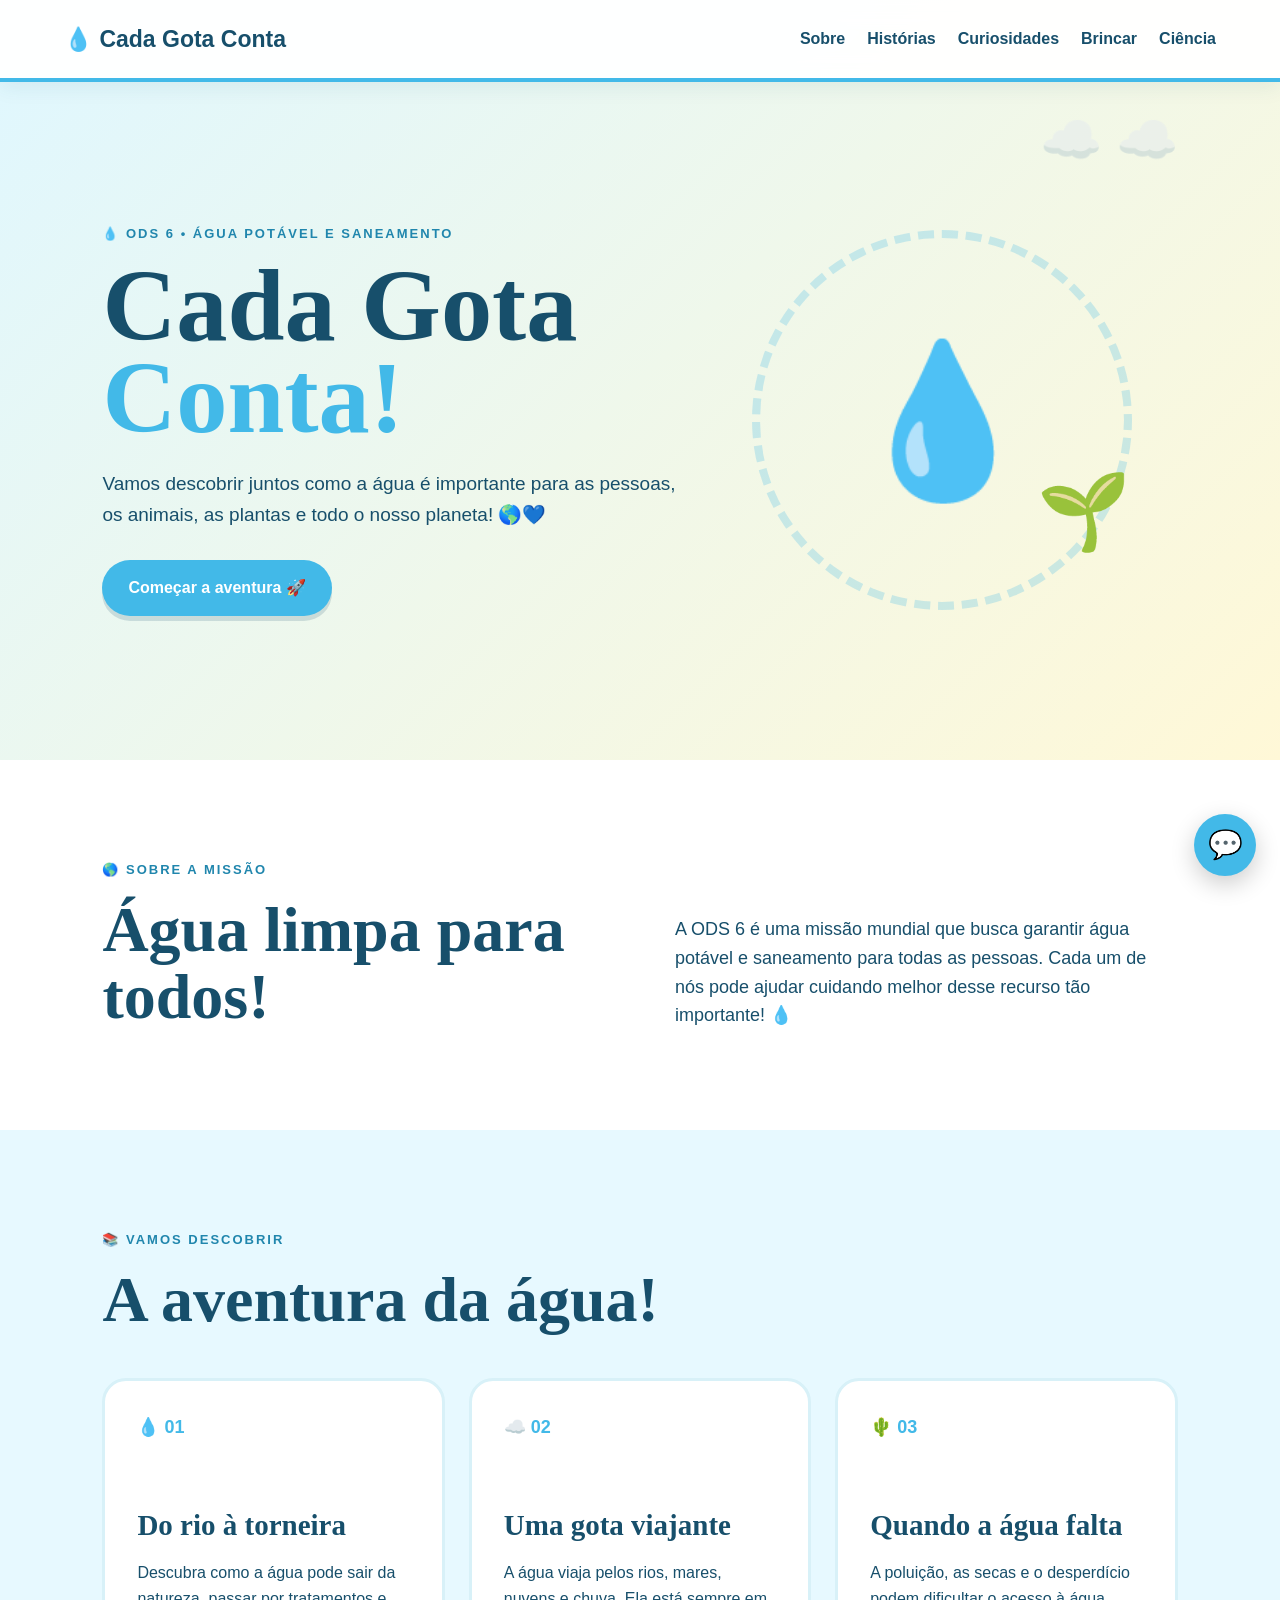
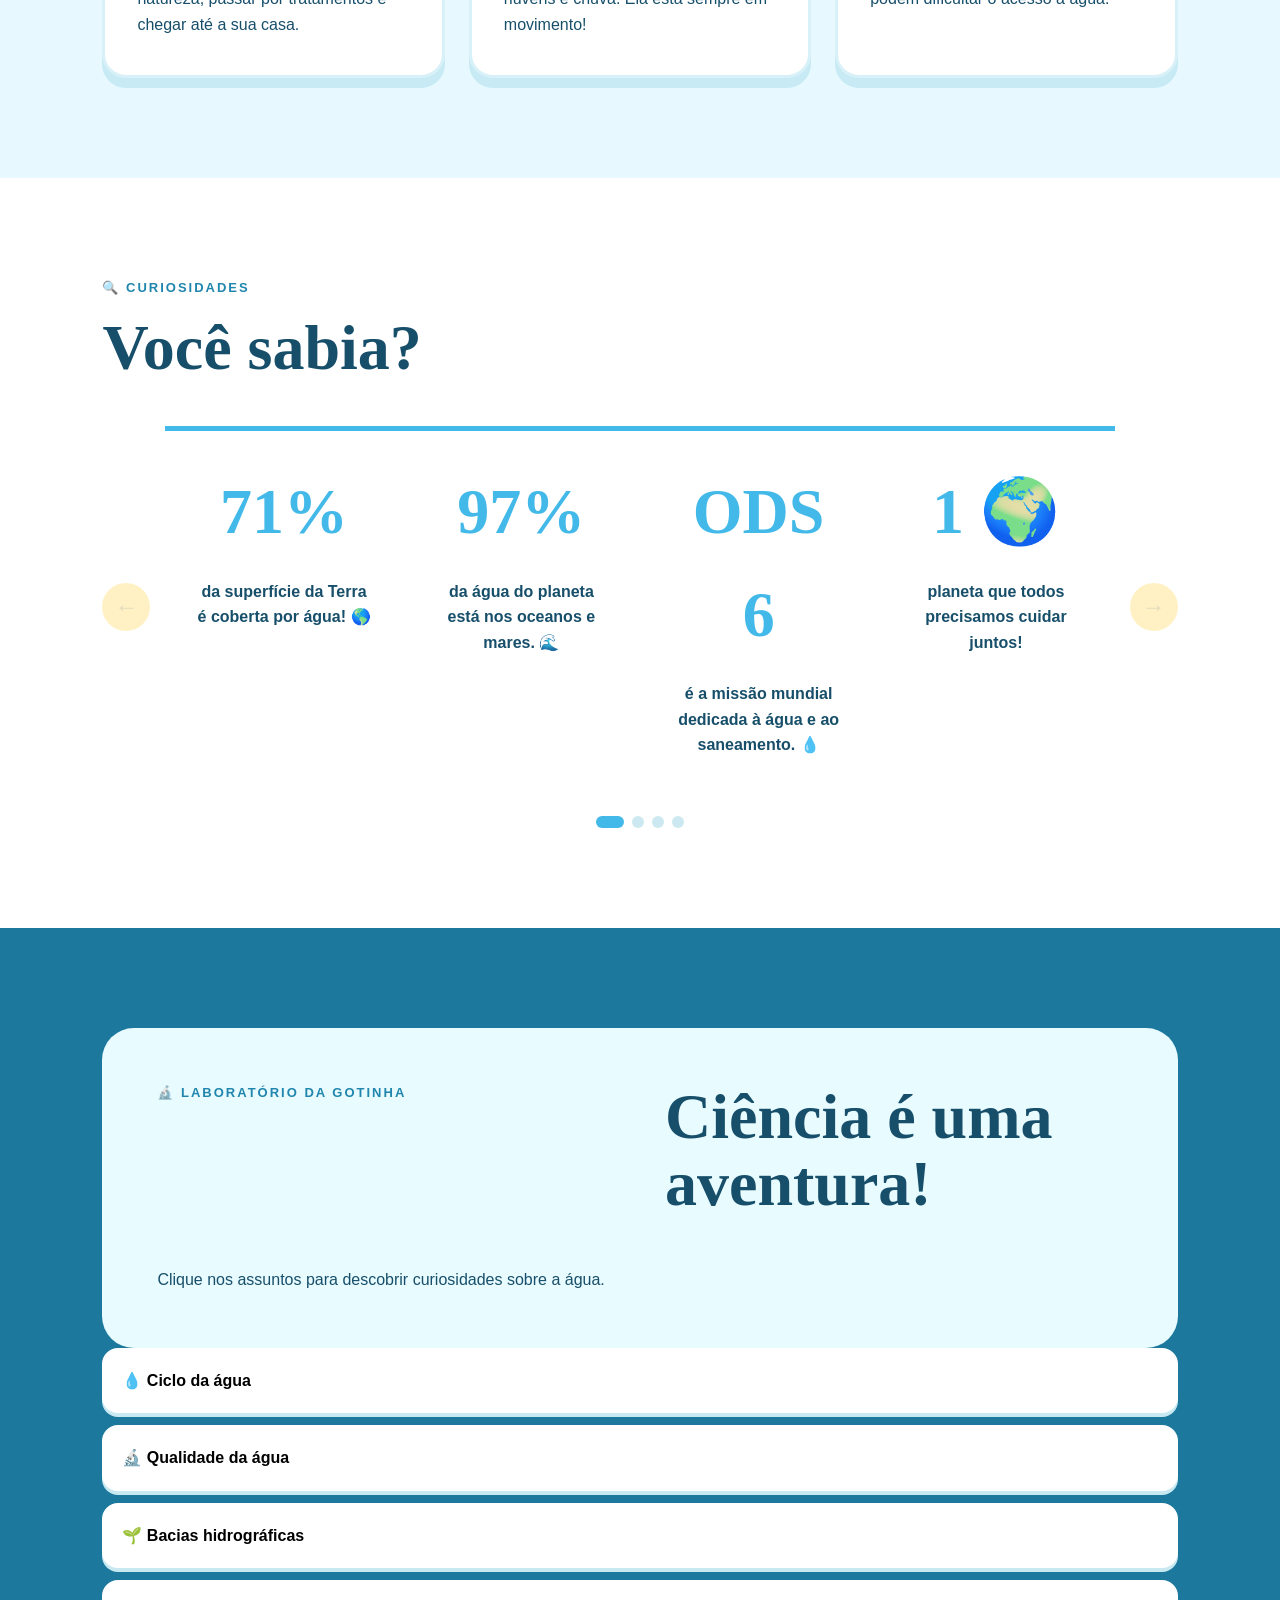
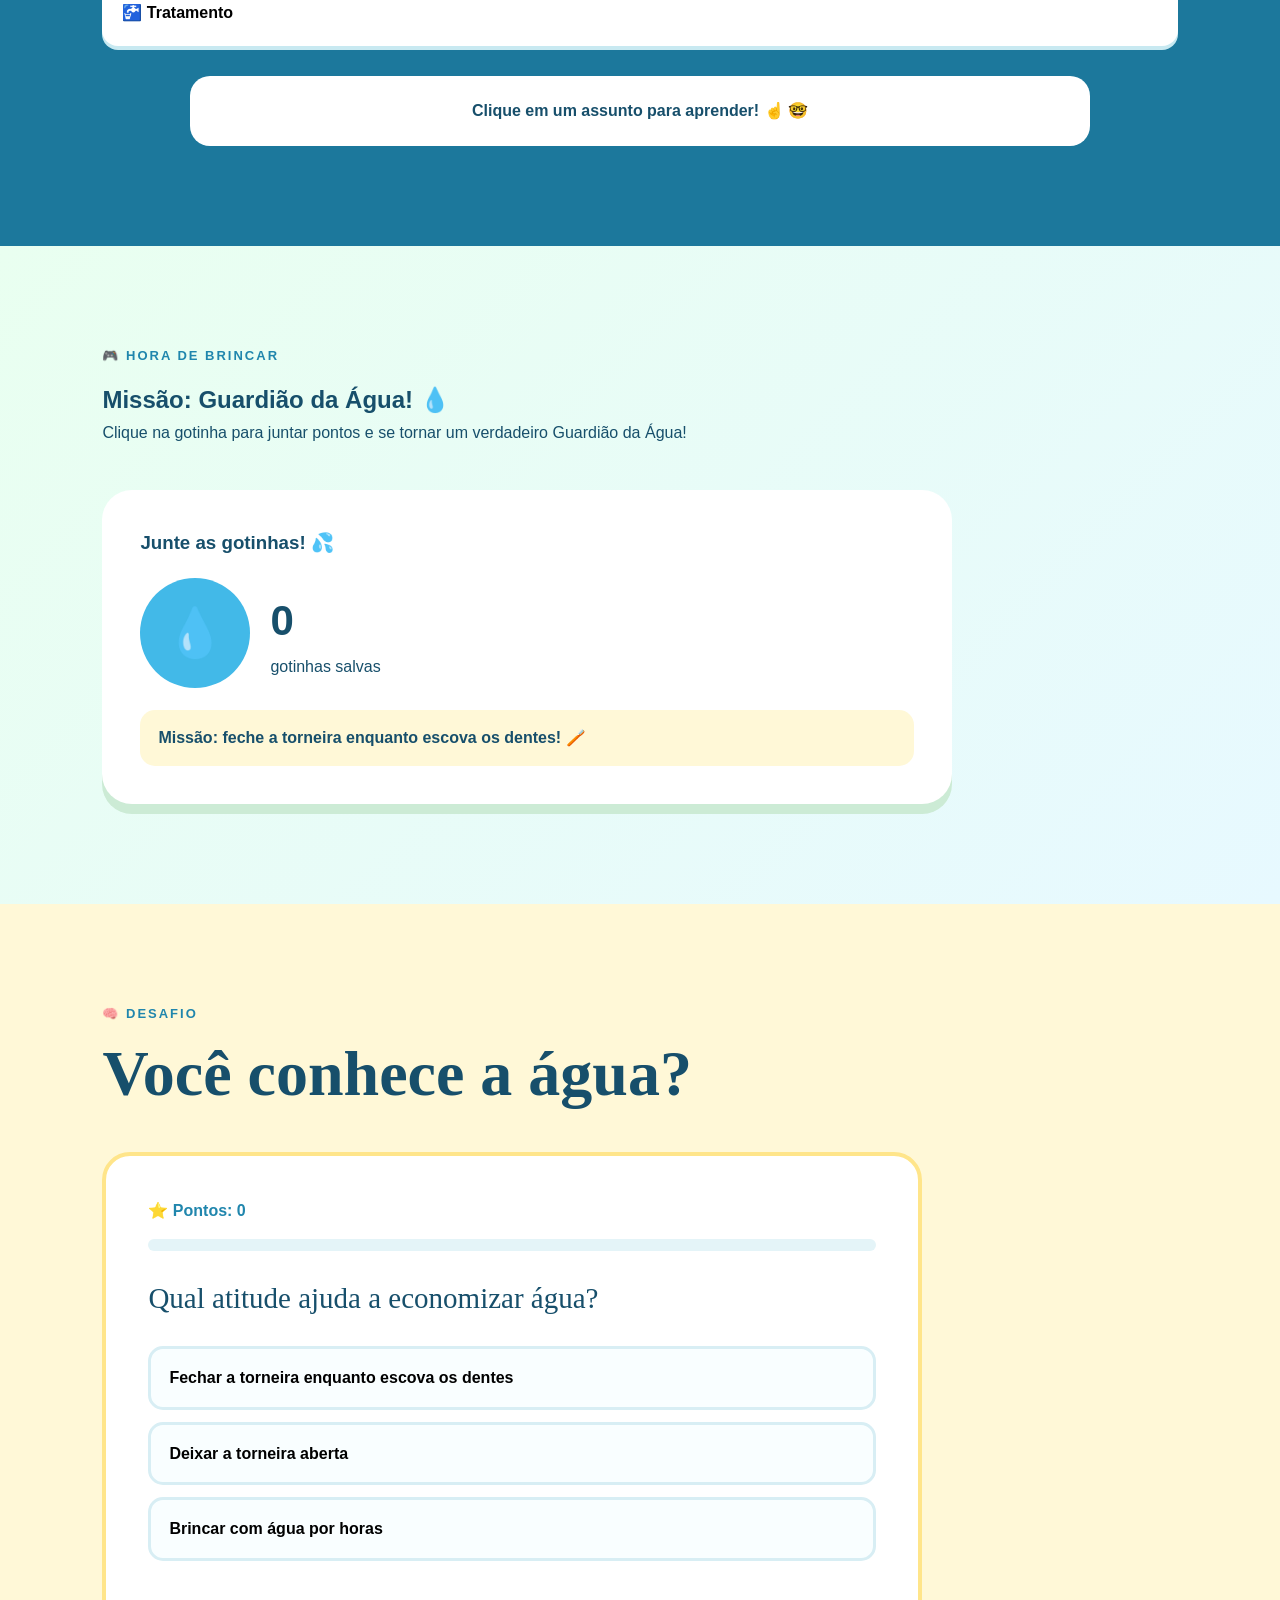
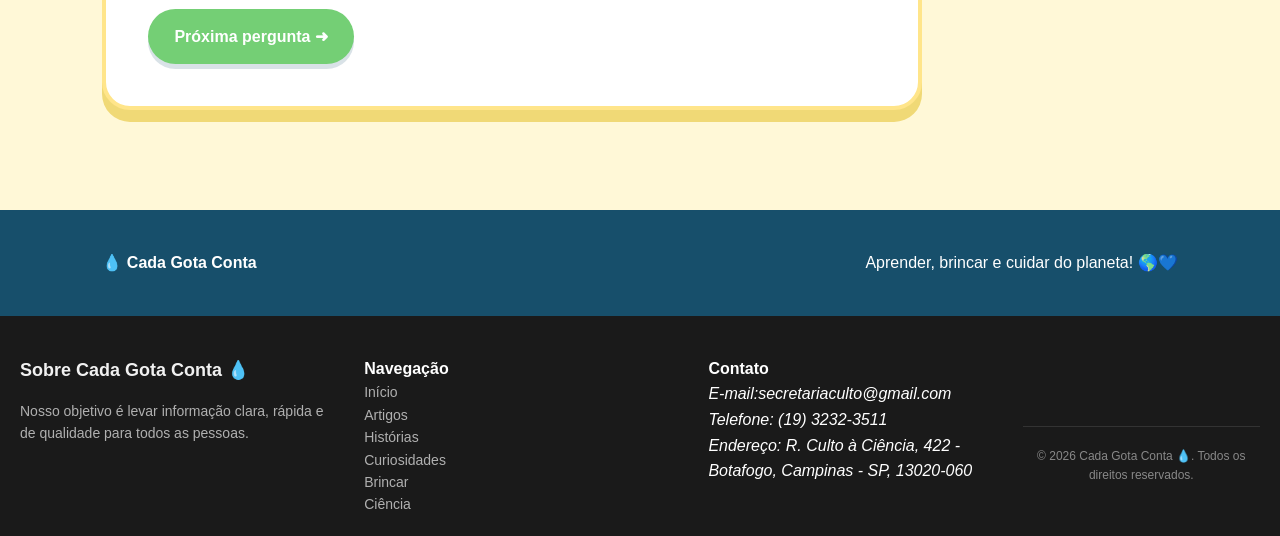
==== commit ec70f38a: "Add files via upload" ====
--- a/index.html
+++ b/index.html
@@ -1,1336 +1,2225 @@
-<!DOCTYPE html>
-<html lang="pt-BR">
- 
-<head>
-    <meta charset="UTF-8">
-    <meta name="viewport" content="width=device-width, initial-scale=1.0">
- 
-    <meta name="description" content="Cada Gota Conta — projeto educativo infantil sobre água, ODS 6 e sustentabilidade.">
- 
-    <title>Cada Gota Conta 💧</title>
- 
-    <link rel="stylesheet" href="style.css">
-</head>
- 
-<body>
- 
-    <!-- =========================
-         NAVBAR
-    ========================== -->
- 
-    <nav class="navbar">
- 
-        <a class="logo" href="#inicio">
-            💧 Cada Gota Conta
-        </a>
- 
-        <div class="nav-links">
-            <a href="#sobre">Sobre</a>
-            <a href="#historias">Histórias</a>
-            <a href="#dados">Curiosidades</a>
-            <a href="#brincar">Brincar</a>
-            <a href="#ciencia">Ciência</a>
- 
-            <button class="search-icon" id="openSearch" aria-label="Abrir pesquisa">
-                🔎
-            </button>
-        </div>
- 
-    </nav>
- 
- 
-    <!-- =========================
-         HERO
-    ========================== -->
- 
-    <header class="hero" id="inicio">
- 
-        <div class="hero-text">
- 
-            <p class="eyebrow">
-                💧 ODS 6 • ÁGUA POTÁVEL E SANEAMENTO
-            </p>
- 
-            <h1>
-                Cada Gota<br>
-                <span>Conta!</span>
-            </h1>
- 
-            <p>
-                Vamos descobrir juntos como a água é importante para as pessoas, os animais, as plantas e todo o nosso planeta! 🌎💙
-            </p>
- 
-            <a class="primary-btn" href="#sobre">
-                Começar a aventura 🚀
-            </a>
- 
-        </div>
- 
- 
-        <div class="hero-art">
- 
-            <div class="ring"></div>
- 
-            <div class="drop">
-                💧
-            </div>
- 
-            <div class="sprout">
-                🌱
-            </div>
- 
-        </div>
- 
-    </header>
- 
- 
-    <main>
- 
-        <!-- =========================
-             SOBRE
-        ========================== -->
- 
-        <section class="intro section" id="sobre">
- 
-            <div>
- 
-                <p class="eyebrow">
-                    🌎 SOBRE A MISSÃO
-                </p>
- 
-                <h2>
-                    Água limpa para todos!
-                </h2>
- 
-            </div>
- 
-            <p>
-                A ODS 6 é uma missão mundial que busca garantir água potável e saneamento para todas as pessoas. Cada um de nós pode ajudar cuidando melhor desse recurso tão importante! 💧
-            </p>
- 
-        </section>
- 
- 
-        <!-- =========================
-             HISTÓRIAS
-        ========================== -->
- 
-        <section class="cards section" id="historias">
- 
-            <div class="section-heading">
- 
-                <p class="eyebrow">
-                    📚 VAMOS DESCOBRIR
-                </p>
- 
-                <h2>
-                    A aventura da água!
-                </h2>
- 
-            </div>
- 
- 
-            <div class="grid three">
- 
-                <article class="card story">
- 
-                    <span>💧 01</span>
- 
-                    <h3>
-                        Do rio à torneira
-                    </h3>
- 
-                    <p>
-                        Descubra como a água pode sair da natureza, passar por tratamentos e chegar até a sua casa.
-                    </p>
- 
-                </article>
- 
- 
-                <article class="card story">
- 
-                    <span>☁️ 02</span>
- 
-                    <h3>
-                        Uma gota viajante
-                    </h3>
- 
-                    <p>
-                        A água viaja pelos rios, mares, nuvens e chuva. Ela está sempre em movimento!
-                    </p>
- 
-                </article>
- 
- 
-                <article class="card story">
- 
-                    <span>🌵 03</span>
- 
-                    <h3>
-                        Quando a água falta
-                    </h3>
- 
-                    <p>
-                        A poluição, as secas e o desperdício podem dificultar o acesso à água.
-                    </p>
- 
-                </article>
- 
-            </div>
- 
-        </section>
- 
- 
-        <!-- =========================
-             DADOS
-        ========================== -->
- 
-        <section class="data-section section" id="dados">
- 
-            <div class="section-heading">
- 
-                <p class="eyebrow">
-                    🔍 CURIOSIDADES
-                </p>
- 
-                <h2>
-                    Você sabia?
-                </h2>
- 
-            </div>
- 
- 
-            <div class="data-carousel">
- 
-                <button class="data-carousel-btn" id="prevData" aria-label="Curiosidade anterior">
-                    ←
-                </button>
- 
- 
-                <div class="data-carousel-window">
- 
-                    <div class="data-carousel-track" id="dataTrack">
- 
-                        <article class="stat">
- 
-                            <strong>
-                                71%
-                            </strong>
- 
-                            <span>
-                                da superfície da Terra é coberta por água! 🌎
-                            </span>
- 
-                        </article>
- 
- 
-                        <article class="stat">
- 
-                            <strong>
-                                97%
-                            </strong>
- 
-                            <span>
-                                da água do planeta está nos oceanos e mares. 🌊
-                            </span>
- 
-                        </article>
- 
- 
-                        <article class="stat">
- 
-                            <strong>
-                                ODS 6
-                            </strong>
- 
-                            <span>
-                                é a missão mundial dedicada à água
-                                e ao saneamento. 💧
-                            </span>
- 
-                        </article>
- 
- 
-                        <article class="stat">
- 
-                            <strong>
-                                1 🌍
-                            </strong>
- 
-                            <span>
-                                planeta que todos precisamos cuidar juntos!
-                            </span>
- 
-                        </article>
- 
-                    </div>
- 
-                </div>
- 
- 
-                <button class="data-carousel-btn" id="nextData" aria-label="Próxima curiosidade">
-                    →
-                </button>
- 
-            </div>
- 
- 
-            <div class="data-carousel-dots">
- 
-                <button class="data-dot active" data-slide="0"></button>
-                <button class="data-dot" data-slide="1"></button>
-                <button class="data-dot" data-slide="2"></button>
-                <button class="data-dot" data-slide="3"></button>
- 
-            </div>
- 
-        </section>
- 
- 
-        <!-- =========================
-             CIÊNCIA
-        ========================== -->
- 
-        <section class="science section" id="ciencia">
- 
-            <div class="science-box">
- 
-                <div>
- 
-                    <p class="eyebrow">
-                        🔬 LABORATÓRIO DA GOTINHA
-                    </p>
- 
-                    <h2>
-                        Ciência é uma aventura!
-                    </h2>
- 
-                    <p>
-                        Clique nos assuntos para descobrir curiosidades sobre a água.
-                    </p>
- 
-                </div>
- 
- 
-                <div class="science-list">
- 
-                    <button data-science="O ciclo da água acontece quando a água evapora, forma nuvens e volta para a Terra em forma de chuva! ☁️🌧️">
-                        💧 Ciclo da água
-                    </button>
- 
-                    <button data-science="Água limpa é importante para nossa saúde. Por isso devemos evitar jogar lixo nos rios! 🚯">
-                        🔬 Qualidade da água
-                    </button>
- 
-                    <button data-science="As bacias hidrográficas são regiões onde a água da chuva se junta e segue para rios e outros cursos d'água! 🌱">
-                        🌱 Bacias hidrográficas
-                    </button>
- 
-                    <button data-science="Antes de chegar até nossas casas, a água pode passar por processos de tratamento para ficar adequada para o consumo. 🚰">
-                        🚰 Tratamento
-                    </button>
- 
-                </div>
- 
-            </div>
- 
- 
-            <div class="science-result" id="scienceResult">
-                Clique em um assunto para aprender! 🤓
-            </div>
- 
-        </section>
- 
- 
-        <!-- =========================
-             JOGO
-        ========================== -->
- 
-        <section class="kids-play" id="brincar">
- 
-            <div class="section-heading">
- 
-                <p class="eyebrow">
-                    🎮 HORA DE BRINCAR
-                </p>
- 
-                <h2>
-                    Missão: Guardião da Água! 💧
-                </h2>
- 
-                <p>
-                    Clique na gotinha para juntar pontos e se tornar um verdadeiro Guardião da Água!
-                </p>
- 
-            </div>
- 
- 
-            <div class="play-box">
- 
-                <h3>
-                    Junte as gotinhas! 💦
-                </h3>
- 
- 
-                <div class="drop-counter">
- 
-                    <button class="drop-game" id="dropGame" aria-label="Juntar uma gota de água">
- 
-                        💧
- 
-                    </button>
- 
- 
-                    <div>
- 
-                        <span id="dropCount">
-                            0
-                        </span>
- 
-                        <p>
-                            gotinhas salvas
-                        </p>
- 
-                    </div>
- 
-                </div>
- 
- 
-                <p class="mission" id="waterMission">
- 
-                    Missão: feche a torneira enquanto escova os dentes! 🪥
- 
-                </p>
- 
-            </div>
- 
-        </section>
- 
- 
-        <!-- =========================
-             QUIZ
-        ========================== -->
- 
-        <section class="quiz section" id="quiz">
- 
-            <div class="section-heading">
- 
-                <p class="eyebrow">
-                    🧠 DESAFIO
-                </p>
- 
-                <h2>
-                    Você conhece a água?
-                </h2>
- 
-            </div>
- 
- 
-            <div class="quiz-card">
- 
-                <div class="quiz-score">
-                    ⭐ Pontos:
-                    <span id="quizScore">0</span>
-                </div>
- 
- 
-                <div class="quiz-progress">
- 
-                    <span id="quizProgress"></span>
- 
-                </div>
- 
- 
-                <p id="quizQuestion">
-                    Carregando...
-                </p>
- 
- 
-                <div id="quizOptions"></div>
- 
- 
-                <p id="quizResult" class="quiz-result">
-                </p>
- 
- 
-                <button class="secondary-btn" id="nextQuiz">
- 
-                    Próxima pergunta ➜
- 
-                </button>
- 
-            </div>
- 
-        </section>
- 
-    </main>
- 
- 
-    <!-- =========================
-         CHATBOT
-    ========================== -->
- 
-    <div class="chatbot" id="chatbot">
- 
-        <div class="chat-header">
- 
-            <div>
- 
-                <strong>
-                    💧 Gotinha Amiga
-                </strong>
- 
-                <small>
-                    Vamos aprender juntos!
-                </small>
- 
-            </div>
- 
- 
-            <button id="closeChat" aria-label="Fechar conversa">
- 
-                ×
- 
-            </button>
- 
-        </div>
- 
- 
-        <div class="chat-messages" id="chatMessages">
- 
-            <div class="bot-msg">
-                Oi! Eu sou a Gotinha Amiga! 💧 Me pergunte algo sobre água ou escolha uma pergunta abaixo!
-            </div>
- 
-        </div>
- 
- 
-        <div class="chat-suggestions">
- 
-            <button data-question="Por que a água é importante?">
-                Por que a água é importante?
-            </button>
- 
-            <button data-question="Como posso economizar água?">
-                Como economizar?
-            </button>
- 
-            <button data-question="O que é ODS 6?">
-                O que é ODS 6?
-            </button>
- 
-        </div>
- 
- 
-        <form id="chatForm">
- 
-            <input type="text" id="chatInput" placeholder="Escreva aqui..." autocomplete="off">
- 
-            <button type="submit">
-                ➤
-            </button>
- 
-        </form>
- 
-    </div>
- 
- 
-    <button class="chat-fab" id="chatFab" aria-label="Abrir Gotinha Amiga">
- 
-        💬
- 
-    </button>
- 
- 
-    <!-- =========================
-         PESQUISA
-    ========================== -->
- 
-    <div class="search-overlay" id="searchOverlay">
- 
-        <div class="search-container">
- 
-            <button class="close-btn" id="closeSearch">
- 
-                ×
- 
-            </button>
- 
- 
-            <input type="text" class="search-input" id="searchInput" placeholder="O que você quer descobrir? 🔎">
- 
- 
-            <div id="searchResults"></div>
- 
-        </div>
- 
-    </div>
- 
- 
-    <!-- =========================
-         FOOTER
-    ========================== -->
- 
-    <footer>
- 
-        <strong>
-            💧 Cada Gota Conta
-        </strong>
- 
-        <span>
-            Aprender, brincar e cuidar do planeta! 🌎💙
-        </span>
- 
-    </footer>
- 
- 
-    <!-- =========================
-         JAVASCRIPT
-    ========================== -->
- 
-    <script>
-        /* =========================
-                   CARROSSEL
-                ========================== */
- 
-        const dataTrack =
-            document.getElementById("dataTrack");
- 
-        const prevData =
-            document.getElementById("prevData");
- 
-        const nextData =
-            document.getElementById("nextData");
- 
-        const dataDots =
-            document.querySelectorAll(".data-dot");
- 
-        let currentData = 0;
- 
- 
-        function getDataCardsPerView() {
- 
-            if (window.innerWidth <= 700) {
-                return 1;
-            }
- 
-            if (window.innerWidth <= 1100) {
-                return 2;
-            }
- 
-            return 4;
-        }
- 
- 
-        function updateDataCarousel() {
- 
-            const cardsPerView =
-                getDataCardsPerView();
- 
-            const totalCards = 4;
- 
-            const maxPosition =
-                Math.max(
-                    0,
-                    totalCards - cardsPerView
-                );
- 
- 
-            if (currentData < 0) {
-                currentData = 0;
-            }
- 
- 
-            if (currentData > maxPosition) {
-                currentData = maxPosition;
-            }
- 
- 
-            const cardWidth =
-                100 / cardsPerView;
- 
- 
-            dataTrack.style.transform =
-                `translateX(-${currentData * cardWidth}%)`;
- 
- 
-            dataDots.forEach(function(dot, index) {
- 
-                dot.classList.toggle(
-                    "active",
-                    index === currentData
-                );
- 
-            });
- 
- 
-            prevData.disabled =
-                currentData === 0;
- 
-            nextData.disabled =
-                currentData === maxPosition;
- 
-        }
- 
- 
-        nextData.addEventListener(
-            "click",
-            function() {
- 
-                currentData++;
- 
-                updateDataCarousel();
- 
-            }
-        );
- 
- 
-        prevData.addEventListener(
-            "click",
-            function() {
- 
-                currentData--;
- 
-                updateDataCarousel();
- 
-            }
-        );
- 
- 
-        dataDots.forEach(function(dot) {
- 
-            dot.addEventListener(
-                "click",
-                function() {
- 
-                    currentData =
-                        Number(
-                            dot.dataset.slide
-                        );
- 
-                    updateDataCarousel();
- 
-                }
-            );
- 
-        });
- 
- 
-        window.addEventListener(
-            "resize",
-            updateDataCarousel
-        );
- 
- 
-        updateDataCarousel();
- 
- 
-        /* =========================
-           CIÊNCIA INTERATIVA
-        ========================== */
- 
-        const scienceButtons =
-            document.querySelectorAll(".science-list button");
- 
-        const scienceResult =
-            document.getElementById("scienceResult");
- 
- 
-        scienceButtons.forEach(function(button) {
- 
-            button.addEventListener(
-                "click",
-                function() {
- 
-                    scienceResult.textContent =
-                        button.dataset.science;
- 
-                }
-            );
- 
-        });
- 
- 
-        /* =========================
-           QUIZ
-        ========================== */
- 
-        const questions = [
- 
-            {
-                q: "Qual atitude ajuda a economizar água?",
-                a: [
-                    "Fechar a torneira enquanto escova os dentes",
-                    "Deixar a torneira aberta",
-                    "Brincar com água por horas"
-                ],
-                c: 0
-            },
- 
-            {
-                q: "Onde encontramos grande parte da água salgada do planeta?",
-                a: [
-                    "Nos oceanos",
-                    "Nas nuvens",
-                    "Nas árvores"
-                ],
-                c: 0
-            },
- 
-            {
-                q: "Por que devemos evitar jogar lixo nos rios?",
-                a: [
-                    "Porque o lixo pode poluir a água",
-                    "Porque o rio desaparece",
-                    "Porque a água fica mais colorida"
-                ],
-                c: 0
-            },
- 
-            {
-                q: "A água é importante para...",
-                a: [
-                    "Pessoas, animais e plantas",
-                    "Apenas peixes",
-                    "Apenas máquinas"
-                ],
-                c: 0
-            }
- 
-        ];
- 
- 
-        let quizIndex = 0;
- 
-        let score = 0;
- 
-        let answered = false;
- 
- 
-        function loadQuiz() {
- 
-            answered = false;
- 
-            const question =
-                questions[quizIndex];
- 
-            document.getElementById(
-                    "quizQuestion"
-                ).textContent =
-                question.q;
- 
- 
-            const options =
-                document.getElementById(
-                    "quizOptions"
-                );
- 
-            options.innerHTML = "";
- 
- 
-            document.getElementById(
-                "quizResult"
-            ).textContent = "";
- 
- 
-            document.getElementById(
-                    "quizProgress"
-                ).style.width =
-                `${(quizIndex / questions.length) * 100}%`;
- 
- 
-            question.a.forEach(
-                function(answer, index) {
- 
-                    const button =
-                        document.createElement("button");
- 
-                    button.textContent =
-                        answer;
- 
-                    button.addEventListener(
-                        "click",
-                        function() {
-                            answerQuiz(index);
-                        }
-                    );
- 
-                    options.appendChild(button);
- 
-                }
-            );
- 
-        }
- 
- 
-        function answerQuiz(selected) {
- 
-            if (answered) {
-                return;
-            }
- 
-            answered = true;
- 
-            const correct =
-                selected === questions[quizIndex].c;
- 
- 
-            const result =
-                document.getElementById(
-                    "quizResult"
-                );
- 
- 
-            if (correct) {
- 
-                result.textContent =
-                    "🎉 Muito bem! Você acertou!";
- 
-                score++;
- 
-                document.getElementById(
-                        "quizScore"
-                    ).textContent =
-                    score;
- 
-            } else {
- 
-                result.textContent =
-                    "💧 Quase! Continue aprendendo e tente a próxima!";
- 
-            }
- 
- 
-            const buttons =
-                document.querySelectorAll(
-                    "#quizOptions button"
-                );
- 
- 
-            buttons.forEach(
-                function(button, index) {
- 
-                    button.disabled = true;
- 
-                    if (
-                        index ===
-                        questions[quizIndex].c
-                    ) {
- 
-                        button.classList.add(
-                            "correct"
-                        );
- 
-                    }
- 
-                }
-            );
- 
-        }
- 
- 
-        document.getElementById(
-            "nextQuiz"
-        ).addEventListener(
-            "click",
-            function() {
- 
-                quizIndex++;
- 
-                if (
-                    quizIndex >=
-                    questions.length
-                ) {
- 
-                    quizIndex = 0;
- 
-                    score = 0;
- 
-                    document.getElementById(
-                            "quizScore"
-                        ).textContent =
-                        score;
- 
-                }
- 
- 
-                loadQuiz();
- 
-            }
-        );
- 
- 
-        loadQuiz();
- 
- 
-        /* =========================
-           JOGO DAS GOTINHAS
-        ========================== */
- 
-        let drops = 0;
- 
- 
-        const missions = [
- 
-            "Missão: feche a torneira enquanto escova os dentes! 🪥",
- 
-            "Missão: use apenas a água necessária! 💧",
- 
-            "Missão: avise um adulto se encontrar um vazamento! 🔧",
- 
-            "Missão: não jogue lixo nos rios! 🌊",
- 
-            "Missão: ajude sua família a cuidar da água! 💙"
- 
-        ];
- 
- 
-        const dropGame =
-            document.getElementById(
-                "dropGame"
-            );
- 
- 
-        dropGame.addEventListener(
-            "click",
-            function() {
- 
-                drops++;
- 
-                document.getElementById(
-                        "dropCount"
-                    ).textContent =
-                    drops;
- 
- 
-                const randomMission =
-                    missions[
-                        Math.floor(
-                            Math.random() *
-                            missions.length
-                        )
-                    ];
- 
- 
-                document.getElementById(
-                        "waterMission"
-                    ).textContent =
-                    randomMission;
- 
- 
-                dropGame.classList.remove(
-                    "pop"
-                );
- 
- 
-                void dropGame.offsetWidth;
- 
- 
-                dropGame.classList.add(
-                    "pop"
-                );
- 
-            }
-        );
- 
- 
-        /* =========================
-           CHATBOT
-        ========================== */
- 
-        const chatbot =
-            document.getElementById(
-                "chatbot"
-            );
- 
-        const chatFab =
-            document.getElementById(
-                "chatFab"
-            );
- 
-        const closeChat =
-            document.getElementById(
-                "closeChat"
-            );
- 
-        const chatForm =
-            document.getElementById(
-                "chatForm"
-            );
- 
-        const chatInput =
-            document.getElementById(
-                "chatInput"
-            );
- 
-        const chatMessages =
-            document.getElementById(
-                "chatMessages"
-            );
- 
- 
-        chatFab.addEventListener(
-            "click",
-            function() {
- 
-                chatbot.classList.add(
-                    "active"
-                );
- 
-            }
-        );
- 
- 
-        closeChat.addEventListener(
-            "click",
-            function() {
- 
-                chatbot.classList.remove(
-                    "active"
-                );
- 
-            }
-        );
- 
- 
-        function addMessage(
-            text,
-            type
-        ) {
- 
-            const message =
-                document.createElement(
-                    "div"
-                );
- 
-            message.className =
-                type === "user" ?
-                "user-msg" :
-                "bot-msg";
- 
-            message.textContent =
-                text;
- 
-            chatMessages.appendChild(
-                message
-            );
- 
-            chatMessages.scrollTop =
-                chatMessages.scrollHeight;
- 
-        }
- 
- 
-        function getBotResponse(text) {
- 
-            const message =
-                text.toLowerCase();
- 
- 
-            if (
-                message.includes("economizar") ||
-                message.includes("economia")
-            ) {
- 
-                return "💧 Você pode fechar a torneira quando não estiver usando e evitar desperdícios!";
- 
-            }
- 
- 
-            if (
-                message.includes("ods 6")
-            ) {
- 
-                return "🌎 A ODS 6 é um objetivo que busca garantir água potável e saneamento para todos!";
- 
-            }
- 
- 
-            if (
-                message.includes("importante") ||
-                message.includes("água")
-            ) {
- 
-                return "💙 A água é essencial para a vida das pessoas, animais e plantas!";
- 
-            }
- 
- 
-            return "💧 Que pergunta legal! A água é muito importante para nosso planeta. Continue explorando o site!";
- 
-        }
- 
- 
-        chatForm.addEventListener(
-            "submit",
-            function(event) {
- 
-                event.preventDefault();
- 
-                const text =
-                    chatInput.value.trim();
- 
- 
-                if (!text) {
-                    return;
-                }
- 
- 
-                addMessage(
-                    text,
-                    "user"
-                );
- 
- 
-                setTimeout(
-                    function() {
- 
-                        addMessage(
-                            getBotResponse(text),
-                            "bot"
-                        );
- 
-                    },
-                    400
-                );
- 
- 
-                chatInput.value = "";
- 
-            }
-        );
- 
- 
-        document
-            .querySelectorAll(
-                ".chat-suggestions button"
-            )
-            .forEach(
-                function(button) {
- 
-                    button.addEventListener(
-                        "click",
-                        function() {
- 
-                            const question =
-                                button.dataset.question;
- 
-                            addMessage(
-                                question,
-                                "user"
-                            );
- 
- 
-                            setTimeout(
-                                function() {
- 
-                                    addMessage(
-                                        getBotResponse(question),
-                                        "bot"
-                                    );
- 
-                                },
-                                300
-                            );
- 
-                        }
-                    );
- 
-                }
-            );
- 
- 
-        /* =========================
-           PESQUISA
-        ========================== */
- 
-        const openSearch =
-            document.getElementById(
-                "openSearch"
-            );
- 
-        const closeSearch =
-            document.getElementById(
-                "closeSearch"
-            );
- 
-        const searchOverlay =
-            document.getElementById(
-                "searchOverlay"
-            );
- 
-        const searchInput =
-            document.getElementById(
-                "searchInput"
-            );
- 
- 
-        openSearch.addEventListener(
-            "click",
-            function() {
- 
-                searchOverlay.classList.add(
-                    "active"
-                );
- 
-                searchInput.focus();
- 
-            }
-        );
- 
- 
-        closeSearch.addEventListener(
-            "click",
-            function() {
- 
-                searchOverlay.classList.remove(
-                    "active"
-                );
- 
-            }
-        );
- 
- 
-        searchInput.addEventListener(
-            "input",
-            function() {
- 
-                const results =
-                    document.getElementById(
-                        "searchResults"
-                    );
- 
-                const value =
-                    searchInput.value.toLowerCase();
- 
- 
-                if (!value) {
- 
-                    results.textContent = "";
- 
-                    return;
- 
-                }
- 
- 
-                if (
-                    value.includes("água")
-                ) {
- 
-                    results.textContent =
-                        "💧 Dica: explore as seções Histórias, Ciência e Quiz para aprender mais sobre a água!";
- 
-                } else {
- 
-                    results.textContent =
-                        "🔎 Continue explorando! Tente pesquisar: água, ODS 6, rios ou economia.";
- 
-                }
- 
-            }
-        );
-    </script>
- 
-</body>
- 
-</html>
+<!DOCTYPE html>
+<html lang="pt-BR">
+ 
+<head>
+    <meta charset="UTF-8">
+    <meta name="viewport" content="width=device-width, initial-scale=1.0">
+ 
+    <meta name="description" content="Cada Gota Conta — projeto educativo infantil sobre água, ODS 6 e sustentabilidade.">
+ 
+    <title>Cada Gota Conta 💧</title>
+    <link rel="icon" type="image/png" href="imagem.png">
+    <link rel="stylesheet" href="style.css">
+</head>
+ 
+<body>
+ 
+   
+ 
+    <nav class="navbar">
+ 
+        <a class="logo" href="#inicio">
+            💧 Cada Gota Conta
+        </a>
+ 
+        <div class="nav-links">
+            <a href="#sobre">Sobre</a>
+            <a href="#historias">Histórias</a>
+            <a href="#dados">Curiosidades</a>
+            <a href="#brincar">Brincar</a>
+            <a href="#ciencia">Ciência</a>
+ 
+        </div>
+ 
+    </nav>
+ 
+ 
+    
+ 
+    <header class="hero" id="inicio">
+ 
+        <div class="hero-text">
+ 
+            <p class="eyebrow">
+                💧 ODS 6 • ÁGUA POTÁVEL E SANEAMENTO
+            </p>
+ 
+            <h1>
+                Cada Gota<br>
+                <span>Conta!</span>
+            </h1>
+ 
+            <p>
+                Vamos descobrir juntos como a água é importante para as pessoas, os animais, as plantas e todo o nosso planeta! 🌎💙
+            </p>
+ 
+            <a class="primary-btn" href="#sobre">
+                Começar a aventura 🚀
+            </a>
+ 
+        </div>
+ 
+ 
+        <div class="hero-art">
+ 
+            <div class="ring"></div>
+ 
+            <div class="drop">
+                💧
+            </div>
+ 
+            <div class="sprout">
+                🌱
+            </div>
+ 
+        </div>
+ 
+    </header>
+ 
+ 
+    <main>
+ 
+ 
+        <section class="intro section" id="sobre">
+ 
+            <div>
+ 
+                <p class="eyebrow">
+                    🌎 SOBRE A MISSÃO
+                </p>
+ 
+                <h2>
+                    Água limpa para todos!
+                </h2>
+ 
+            </div>
+ 
+            <p>
+                A ODS 6 é uma missão mundial que busca garantir água potável e saneamento para todas as pessoas. Cada um de nós pode ajudar cuidando melhor desse recurso tão importante! 💧
+            </p>
+ 
+        </section>
+ 
+ 
+ 
+        <section class="cards section" id="historias">
+ 
+            <div class="section-heading">
+ 
+                <p class="eyebrow">
+                    📚 VAMOS DESCOBRIR
+                </p>
+ 
+                <h2>
+                    A aventura da água!
+                </h2>
+ 
+            </div>
+ 
+ 
+            <div class="grid three">
+ 
+                <a href="livro.html?historia=rio" class="card story-link">
+
+                    <span>💧 01</span>
+                
+                    <h3>Do rio à torneira</h3>
+                
+                    <p>
+                        Descubra como a água pode sair da natureza,
+                        passar por tratamentos e chegar até a sua casa.
+                    </p>
+                
+                </a>
+ 
+                <a href="livro.html?historia=viajante" class="card story-link">
+
+                    <span>☁️ 02</span>
+                
+                    <h3>Uma gota viajante</h3>
+                
+                    <p>
+                        A água viaja pelos rios, mares,
+                        nuvens e chuva. Ela está sempre em movimento!
+                    </p>
+                
+                </a>
+
+ 
+                <a href="livro.html?historia=falta" class="card story-link">
+
+                    <span>🌵 03</span>
+                
+                    <h3>Quando a água falta</h3>
+                
+                    <p>
+                        A poluição, as secas e o desperdício
+                        podem dificultar o acesso à água.
+                    </p>
+                
+                </a>
+ 
+            </div>
+ 
+        </section>
+ 
+ 
+        <!-- =========================
+             DADOS
+        ========================== -->
+ 
+        <section class="data-section section" id="dados">
+ 
+            <div class="section-heading">
+ 
+                <p class="eyebrow">
+                    🔍 CURIOSIDADES
+                </p>
+ 
+                <h2>
+                    Você sabia?
+                </h2>
+ 
+            </div>
+ 
+ 
+            <div class="data-carousel">
+ 
+                <button class="data-carousel-btn" id="prevData" aria-label="Curiosidade anterior">
+                    ←
+                </button>
+ 
+ 
+                <div class="data-carousel-window">
+ 
+                    <div class="data-carousel-track" id="dataTrack">
+ 
+                        <article class="stat">
+ 
+                            <strong>
+                                71%
+                            </strong>
+ 
+                            <span>
+                                da superfície da Terra é coberta por água! 🌎
+                            </span>
+ 
+                        </article>
+ 
+ 
+                        <article class="stat">
+ 
+                            <strong>
+                                97%
+                            </strong>
+ 
+                            <span>
+                                da água do planeta está nos oceanos e mares. 🌊
+                            </span>
+ 
+                        </article>
+ 
+ 
+                        <article class="stat">
+ 
+                            <strong>
+                                ODS 6
+                            </strong>
+ 
+                            <span>
+                                é a missão mundial dedicada à água
+                                e ao saneamento. 💧
+                            </span>
+ 
+                        </article>
+ 
+ 
+                        <article class="stat">
+ 
+                            <strong>
+                                1 🌍
+                            </strong>
+ 
+                            <span>
+                                planeta que todos precisamos cuidar juntos!
+                            </span>
+ 
+                        </article>
+ 
+                    </div>
+ 
+                </div>
+ 
+ 
+                <button class="data-carousel-btn" id="nextData" aria-label="Próxima curiosidade">
+                    →
+                </button>
+ 
+            </div>
+ 
+ 
+            <div class="data-carousel-dots">
+ 
+                <button class="data-dot active" data-slide="0"></button>
+                <button class="data-dot" data-slide="1"></button>
+                <button class="data-dot" data-slide="2"></button>
+                <button class="data-dot" data-slide="3"></button>
+ 
+            </div>
+ 
+        </section>
+ 
+ 
+    
+ 
+        <section class="science section" id="ciencia">
+ 
+            <div class="science-box">
+ 
+                <p class="eyebrow">
+                    🔬 LABORATÓRIO DA GOTINHA
+                </p>
+
+                <h2>
+                    Ciência é uma aventura!
+                </h2>
+
+                <p>
+                    Clique nos assuntos para descobrir curiosidades sobre a água.
+                </p>
+
+            </div>
+
+
+            <div class="science-list">
+
+                <button
+                    data-science="O ciclo da água acontece quando a água evapora, forma nuvens e volta para a Terra em forma de chuva! ☁️🌧️"
+                    onclick="window.location.href='ciclo.html'">
+                    💧 Ciclo da água
+                </button>
+
+
+                <button
+                    data-science="Água limpa é importante para nossa saúde. Por isso devemos evitar jogar lixo nos rios! 🚯"
+                    onclick="window.location.href='qualidade.html'">
+                    🔬 Qualidade da água
+                </button>
+
+                <button
+                    data-science="As bacias hidrográficas são regiões onde a água da chuva se junta e segue para rios e outros cursos d'água! 🌱"
+                    onclick="window.location.href='bacias.html'">
+                    🌱 Bacias hidrográficas
+                </button>
+
+                <button
+                    data-science="Antes de chegar até nossas casas, a água pode passar por processos de tratamento para ficar adequada para o consumo. 🚰"
+                    onclick="window.location.href='tratamento.html'">
+                    🚰 Tratamento
+                </button>
+
+            </div>
+
+        </div>
+
+ 
+                </div>
+ 
+            </div>
+ 
+ 
+            <div class="science-result" id="scienceResult">
+                Clique em um assunto para aprender! ☝️ 🤓
+            </div>
+ 
+        </section>
+ 
+ 
+        <!-- =========================
+             JOGO
+        ========================== -->
+ 
+        <section class="kids-play" id="brincar">
+ 
+            <div class="section-heading">
+ 
+                <p class="eyebrow">
+                    🎮 HORA DE BRINCAR
+                </p>
+ 
+                <h2>
+                    Missão: Guardião da Água! 💧
+                </h2>
+ 
+                <p>
+                    Clique na gotinha para juntar pontos e se tornar um verdadeiro Guardião da Água!
+                </p>
+ 
+            </div>
+ 
+ 
+            <div class="play-box">
+ 
+                <h3>
+                    Junte as gotinhas! 💦
+                </h3>
+ 
+ 
+                <div class="drop-counter">
+ 
+                    <button class="drop-game" id="dropGame" aria-label="Juntar uma gota de água">
+ 
+                        💧
+ 
+                    </button>
+ 
+ 
+                    <div>
+ 
+                        <span id="dropCount">
+                            0
+                        </span>
+ 
+                        <p>
+                            gotinhas salvas
+                        </p>
+ 
+                    </div>
+ 
+                </div>
+ 
+ 
+                <p class="mission" id="waterMission">
+ 
+                    Missão: feche a torneira enquanto escova os dentes! 🪥
+ 
+                </p>
+ 
+            </div>
+ 
+        </section>
+ 
+ 
+        <!-- =========================
+             QUIZ
+        ========================== -->
+ 
+        <section class="quiz section" id="quiz">
+ 
+            <div class="section-heading">
+ 
+                <p class="eyebrow">
+                    🧠 DESAFIO
+                </p>
+ 
+                <h2>
+                    Você conhece a água?
+                </h2>
+ 
+            </div>
+ 
+ 
+            <div class="quiz-card">
+ 
+                <div class="quiz-score">
+                    ⭐ Pontos:
+                    <span id="quizScore">0</span>
+                </div>
+ 
+ 
+                <div class="quiz-progress">
+ 
+                    <span id="quizProgress"></span>
+ 
+                </div>
+ 
+ 
+                <p id="quizQuestion">
+                    Carregando...
+                </p>
+ 
+ 
+                <div id="quizOptions"></div>
+ 
+ 
+                <p id="quizResult" class="quiz-result">
+                </p>
+ 
+ 
+                <button class="secondary-btn" id="nextQuiz">
+ 
+                    Próxima pergunta ➜
+ 
+                </button>
+ 
+            </div>
+ 
+        </section>
+ 
+    </main>
+ 
+ 
+    <!-- =========================
+         CHATBOT
+    ========================== -->
+ 
+    <div class="chatbot" id="chatbot">
+ 
+        <div class="chat-header">
+ 
+            <div>
+ 
+                <strong>
+                    💧 Gotinha Amiga
+                </strong>
+ 
+                <small>
+                    Vamos aprender juntos!
+                </small>
+ 
+            </div>
+ 
+ 
+            <button id="closeChat" aria-label="Fechar conversa">
+ 
+                ×
+ 
+            </button>
+ 
+        </div>
+ 
+ 
+        <div class="chat-messages" id="chatMessages">
+ 
+            <div class="bot-msg">
+                Oi! Eu sou a Gotinha Amiga! 💧 Me pergunte algo sobre água ou escolha uma pergunta abaixo!
+            </div>
+ 
+        </div>
+ 
+ 
+        <div class="chat-suggestions">
+ 
+            <button data-question="Por que a água é importante?">
+                Por que a água é importante?
+            </button>
+ 
+            <button data-question="Como posso economizar água?">
+                Como economizar?
+            </button>
+ 
+            <button data-question="O que é ODS 6?">
+                O que é ODS 6?
+            </button>
+ 
+        </div>
+ 
+ 
+        <form id="chatForm">
+ 
+            <input type="text" id="chatInput" placeholder="Escreva aqui..." autocomplete="off">
+ 
+            <button type="submit">
+                ➤
+            </button>
+ 
+        </form>
+ 
+    </div>
+ 
+ 
+    <button class="chat-fab" id="chatFab" aria-label="Abrir Gotinha Amiga">
+ 
+        💬
+ 
+    </button>
+ 
+ 
+    <!-- =========================
+         PESQUISA
+    ========================== -->
+ 
+    <div class="search-overlay" id="searchOverlay">
+ 
+        <div class="search-container">
+ 
+            <button class="close-btn" id="closeSearch">
+ 
+                ×
+ 
+            </button>
+ 
+ 
+            <input type="text" class="search-input" id="searchInput" placeholder="O que você quer descobrir? 🔎">
+ 
+ 
+            <div id="searchResults"></div>
+ 
+        </div>
+ 
+    </div>
+ 
+ 
+    <!-- =========================
+         FOOTER
+    ========================== -->
+ 
+    <!-- =========================
+         FOOTER
+    ========================== -->
+
+    <footer>
+
+        <strong>
+            💧 Cada Gota Conta
+        </strong>
+
+        <span>
+            Aprender, brincar e cuidar do planeta! 🌎💙
+        </span>
+
+    </footer>
+
+
+    <!-- =========================
+         JAVASCRIPT
+    ========================== -->
+
+    <script>
+        /* =========================
+                   CARROSSEL
+                ========================== */
+
+        const dataTrack =
+            document.getElementById("dataTrack");
+
+        const prevData =
+            document.getElementById("prevData");
+
+        const nextData =
+            document.getElementById("nextData");
+
+        const dataDots =
+            document.querySelectorAll(".data-dot");
+
+        let currentData = 0;
+
+
+        function getDataCardsPerView() {
+
+            if (window.innerWidth <= 700) {
+                return 1;
+            }
+
+            if (window.innerWidth <= 1100) {
+                return 2;
+            }
+
+            return 4;
+        }
+
+
+        function updateDataCarousel() {
+
+            const cardsPerView =
+                getDataCardsPerView();
+
+            const totalCards = 4;
+
+            const maxPosition =
+                Math.max(
+                    0,
+                    totalCards - cardsPerView
+                );
+
+
+            if (currentData < 0) {
+                currentData = 0;
+            }
+
+
+            if (currentData > maxPosition) {
+                currentData = maxPosition;
+            }
+
+
+            const cardWidth =
+                100 / cardsPerView;
+
+
+            dataTrack.style.transform =
+                `translateX(-${currentData * cardWidth}%)`;
+
+
+            dataDots.forEach(function (dot, index) {
+
+                dot.classList.toggle(
+                    "active",
+                    index === currentData
+                );
+
+            });
+
+
+            prevData.disabled =
+                currentData === 0;
+
+            nextData.disabled =
+                currentData === maxPosition;
+
+        }
+
+
+        nextData.addEventListener(
+            "click",
+            function () {
+
+                currentData++;
+
+                updateDataCarousel();
+
+            }
+        );
+
+
+        prevData.addEventListener(
+            "click",
+            function () {
+
+                currentData--;
+
+                updateDataCarousel();
+
+            }
+        );
+
+
+        dataDots.forEach(function (dot) {
+
+            dot.addEventListener(
+                "click",
+                function () {
+
+                    currentData =
+                        Number(
+                            dot.dataset.slide
+                        );
+
+                    updateDataCarousel();
+
+                }
+            );
+
+        });
+
+
+        window.addEventListener(
+            "resize",
+            updateDataCarousel
+        );
+
+
+        updateDataCarousel();
+
+
+        /* =========================
+           CIÊNCIA INTERATIVA
+        ========================== */
+
+        const scienceButtons =
+            document.querySelectorAll(".science-list button");
+
+        const scienceResult =
+            document.getElementById("scienceResult");
+
+
+        scienceButtons.forEach(function (button) {
+
+            button.addEventListener(
+                "click",
+                function () {
+
+                    scienceResult.textContent =
+                        button.dataset.science;
+
+                }
+            );
+
+        });
+
+
+        /* =========================
+           QUIZ
+        ========================== */
+
+        const questions = [
+
+            {
+                q: "Qual atitude ajuda a economizar água?",
+                a: [
+                    "Fechar a torneira enquanto escova os dentes",
+                    "Deixar a torneira aberta",
+                    "Brincar com água por horas"
+                ],
+                c: 0
+            },
+
+            {
+                q: "Onde encontramos grande parte da água salgada do planeta?",
+                a: [
+                    "Nos oceanos",
+                    "Nas nuvens",
+                    "Nas árvores"
+                ],
+                c: 0
+            },
+
+            {
+                q: "Por que devemos evitar jogar lixo nos rios?",
+                a: [
+                    "Porque o lixo pode poluir a água",
+                    "Porque o rio desaparece",
+                    "Porque a água fica mais colorida"
+                ],
+                c: 0
+            },
+
+            {
+                q: "A água é importante para...",
+                a: [
+                    "Pessoas, animais e plantas",
+                    "Apenas peixes",
+                    "Apenas máquinas"
+                ],
+                c: 0
+            }
+
+        ];
+
+
+        let quizIndex = 0;
+
+        let score = 0;
+
+        let answered = false;
+
+
+        function loadQuiz() {
+
+            answered = false;
+
+            const question =
+                questions[quizIndex];
+
+            document.getElementById(
+                "quizQuestion"
+            ).textContent =
+                question.q;
+
+
+            const options =
+                document.getElementById(
+                    "quizOptions"
+                );
+
+            options.innerHTML = "";
+
+
+            document.getElementById(
+                "quizResult"
+            ).textContent = "";
+
+
+            document.getElementById(
+                "quizProgress"
+            ).style.width =
+                `${(quizIndex / questions.length) * 100}%`;
+
+
+            question.a.forEach(
+                function (answer, index) {
+
+                    const button =
+                        document.createElement("button");
+
+                    button.textContent =
+                        answer;
+
+                    button.addEventListener(
+                        "click",
+                        function () {
+                            answerQuiz(index);
+                        }
+                    );
+
+                    options.appendChild(button);
+
+                }
+            );
+
+        }
+
+
+        function answerQuiz(selected) {
+
+            if (answered) {
+                return;
+            }
+
+            answered = true;
+
+            const correct =
+                selected === questions[quizIndex].c;
+
+
+            const result =
+                document.getElementById(
+                    "quizResult"
+                );
+
+
+            if (correct) {
+
+                result.textContent =
+                    "🎉 Muito bem! Você acertou!";
+
+                score++;
+
+                document.getElementById(
+                    "quizScore"
+                ).textContent =
+                    score;
+
+            } else {
+
+                result.textContent =
+                    "💧 Quase! Continue aprendendo e tente a próxima!";
+
+            }
+
+
+            const buttons =
+                document.querySelectorAll(
+                    "#quizOptions button"
+                );
+
+
+            buttons.forEach(
+                function (button, index) {
+
+                    button.disabled = true;
+
+                    if (
+                        index ===
+                        questions[quizIndex].c
+                    ) {
+
+                        button.classList.add(
+                            "correct"
+                        );
+
+                    }
+
+                }
+            );
+
+        }
+
+
+        document.getElementById(
+            "nextQuiz"
+        ).addEventListener(
+            "click",
+            function () {
+
+                quizIndex++;
+
+                if (
+                    quizIndex >=
+                    questions.length
+                ) {
+
+                    quizIndex = 0;
+
+                    score = 0;
+
+                    document.getElementById(
+                        "quizScore"
+                    ).textContent =
+                        score;
+
+                }
+
+
+                loadQuiz();
+
+            }
+        );
+
+
+        loadQuiz();
+
+
+        /* =========================
+           JOGO DAS GOTINHAS
+        ========================== */
+
+        let drops = 0;
+
+
+        const missions = [
+
+            "Missão: feche a torneira enquanto escova os dentes! 🪥",
+
+            "Missão: use apenas a água necessária! 💧",
+
+            "Missão: avise um adulto se encontrar um vazamento! 🔧",
+
+            "Missão: não jogue lixo nos rios! 🌊",
+
+            "Missão: ajude sua família a cuidar da água! 💙"
+
+        ];
+
+
+        const dropGame =
+            document.getElementById(
+                "dropGame"
+            );
+
+
+        dropGame.addEventListener(
+            "click",
+            function () {
+
+                drops++;
+
+                document.getElementById(
+                    "dropCount"
+                ).textContent =
+                    drops;
+
+
+                const randomMission =
+                    missions[
+                    Math.floor(
+                        Math.random() *
+                        missions.length
+                    )
+                    ];
+
+
+                document.getElementById(
+                    "waterMission"
+                ).textContent =
+                    randomMission;
+
+
+                dropGame.classList.remove(
+                    "pop"
+                );
+
+
+                void dropGame.offsetWidth;
+
+
+                dropGame.classList.add(
+                    "pop"
+                );
+
+            }
+        );
+
+
+        /* =========================
+           CHATBOT
+        ========================== */
+
+        const chatbot =
+            document.getElementById(
+                "chatbot"
+            );
+
+        const chatFab =
+            document.getElementById(
+                "chatFab"
+            );
+
+        const closeChat =
+            document.getElementById(
+                "closeChat"
+            );
+
+        const chatForm =
+            document.getElementById(
+                "chatForm"
+            );
+
+        const chatInput =
+            document.getElementById(
+                "chatInput"
+            );
+
+        const chatMessages =
+            document.getElementById(
+                "chatMessages"
+            );
+
+
+        chatFab.addEventListener(
+            "click",
+            function () {
+
+                chatbot.classList.add(
+                    "active"
+                );
+
+            }
+        );
+
+
+        closeChat.addEventListener(
+            "click",
+            function () {
+
+                chatbot.classList.remove(
+                    "active"
+                );
+
+            }
+        );
+
+
+        function addMessage(
+            text,
+            type
+        ) {
+
+            const message =
+                document.createElement(
+                    "div"
+                );
+
+            message.className =
+                type === "user" ?
+                    "user-msg" :
+                    "bot-msg";
+
+            message.textContent =
+                text;
+
+            chatMessages.appendChild(
+                message
+            );
+
+            chatMessages.scrollTop =
+                chatMessages.scrollHeight;
+
+        }
+
+
+        function getBotResponse(text) {
+
+            const message =
+                text.toLowerCase();
+
+
+            if (
+                message.includes("economizar") ||
+                message.includes("economia")
+            ) {
+
+                return "💧 Você pode fechar a torneira quando não estiver usando e evitar desperdícios!";
+
+            }
+
+
+            if (
+                message.includes("ods 6")
+            ) {
+
+                return "🌎 A ODS 6 é um objetivo que busca garantir água potável e saneamento para todos!";
+
+            }
+
+
+            if (
+                message.includes("importante") ||
+                message.includes("água")
+            ) {
+
+                return "💙 A água é essencial para a vida das pessoas, animais e plantas!";
+
+            }
+
+
+            return "💧 Que pergunta legal! A água é muito importante para nosso planeta. Continue explorando o site!";
+
+        }
+
+
+        chatForm.addEventListener(
+            "submit",
+            function (event) {
+
+                event.preventDefault();
+
+                const text =
+                    chatInput.value.trim();
+
+
+                if (!text) {
+                    return;
+                }
+
+
+                addMessage(
+                    text,
+                    "user"
+                );
+
+
+                setTimeout(
+                    function () {
+
+                        addMessage(
+                            getBotResponse(text),
+                            "bot"
+                        );
+
+                    },
+                    400
+                );
+
+
+                chatInput.value = "";
+
+            }
+        );
+
+
+        document
+            .querySelectorAll(
+                ".chat-suggestions button"
+            )
+            .forEach(
+                function (button) {
+
+                    button.addEventListener(
+                        "click",
+                        function () {
+
+                            const question =
+                                button.dataset.question;
+
+                            addMessage(
+                                question,
+                                "user"
+                            );
+
+
+                            setTimeout(
+                                function () {
+
+                                    addMessage(
+                                        getBotResponse(question),
+                                        "bot"
+                                    );
+
+                                },
+                                300
+                            );
+
+                        }
+                    );
+
+                }
+            );
+
+
+        /* =========================
+           PESQUISA
+        ========================== */
+
+        const openSearch =
+            document.getElementById(
+                "openSearch"
+            );
+
+        const closeSearch =
+            document.getElementById(
+                "closeSearch"
+            );
+
+        const searchOverlay =
+            document.getElementById(
+                "searchOverlay"
+            );
+
+        const searchInput =
+            document.getElementById(
+                "searchInput"
+            );
+
+
+        openSearch.addEventListener(
+            "click",
+            function () {
+
+                searchOverlay.classList.add(
+                    "active"
+                );
+
+                searchInput.focus();
+
+            }
+        );
+
+
+        closeSearch.addEventListener(
+            "click",
+            function () {
+
+                searchOverlay.classList.remove(
+                    "active"
+                );
+
+            }
+        );
+
+
+        searchInput.addEventListener(
+            "input",
+            function () {
+
+                const results =
+                    document.getElementById(
+                        "searchResults"
+                    );
+
+                const value =
+                    searchInput.value.toLowerCase();
+
+
+                if (!value) {
+
+                    results.textContent = "";
+
+                    return;
+
+                }
+
+
+                if (
+                    value.includes("água")
+                ) {
+
+                    results.textContent =
+                        "💧 Dica: explore as seções Histórias, Ciência e Quiz para aprender mais sobre a água!";
+
+                } else {
+
+                    results.textContent =
+                        "🔎 Continue explorando! Tente pesquisar: água, ODS 6, rios ou economia.";
+
+                }
+
+            }
+        );
+    </script>
+    
+    <footer class="site-footer">
+<div class="footer-content">
+<!-- Sobre o site -->
+<div class="footer-section">
+<h3>Sobre Cada Gota Conta 💧</h3>
+<p>Nosso objetivo é levar informação clara, rápida e de qualidade para todos as pessoas.</p>
+</div>
+ 
+    <!-- Links rápidos -->
+<div class="footer-section">
+<h4>Navegação</h4>
+<ul>
+<li><a href="#inicio">Início</a></li>
+<li><a href="#sobre">Artigos</a></li>
+<li><a href="#historias">Histórias</a></li>
+<li><a href="#dados">Curiosidades</a></li>
+<li><a href="Brincar.html">Brincar</a></li>
+<li><a href="#ciencia">Ciência</a></li>
+</ul>
+</div>
+ 
+    <!-- Contato -->
+<div class="footer-section">
+<h4>Contato</h4>
+<address>
+
+        E-mail:secretariaculto@gmail.com <br>
+
+        Telefone: (19) 3232-3511 <br>
+
+        Endereço: R. Culto à Ciência, 422 - Botafogo, Campinas - SP, 13020-060
+</address>
+</div>
+</div>
+ 
+  <!-- Direitos Autorais -->
+<div class="footer-bottom">
+<p>&copy; 2026 Cada Gota Conta 💧. Todos os direitos reservados.</p>
+<style> .site-footer {
+
+  background-color: #1a1a1a;
+
+  color: #ffffff;
+
+  padding: 40px 20px 20px 20px;
+
+  font-family: Arial, sans-serif;
+
+}
+ 
+.footer-content {
+
+  display: flex;
+
+  flex-wrap: wrap;
+
+  justify-content: space-between;
+
+  max-width: 1200px;
+
+  margin: 0 auto;
+
+  gap: 30px;
+
+}
+ 
+.footer-section {
+
+  flex: 1;
+
+  min-width: 220px;
+
+}
+ 
+.footer-section h3 {
+
+  font-size: 18px;
+
+  margin-bottom: 15px;
+
+  color: #f1f1f1;
+
+}
+ 
+.footer-section p, .footer-section ul {
+
+  font-size: 14px;
+
+  color: #b0b0b0;
+
+  line-height: 1.6;
+
+}
+ 
+.footer-section ul {
+
+  list-style: none;
+
+  padding: 0;
+
+}
+ 
+.footer-section ul li a {
+
+  color: #b0b0b0;
+
+  text-decoration: none;
+
+}
+ 
+.footer-section ul li a:hover {
+
+  color: #ffffff;
+
+  text-decoration: underline;
+
+}
+ 
+.footer-bottom {
+
+  text-align: center;
+
+  margin-top: 40px;
+
+  padding-top: 20px;
+
+  border-top: 1px solid #333333;
+
+  font-size: 12px;
+
+  color: #888888;
+
+}
+
+ </style>
+</div>
+</footer>
+
+ 
+
+</body>
+
+</html>
+
+ 
+    <!-- =========================
+         JAVASCRIPT
+    ========================== -->
+ 
+    <script>
+        /* =========================
+                   CARROSSEL
+                ========================== */
+ 
+        const dataTrack =
+            document.getElementById("dataTrack");
+ 
+        const prevData =
+            document.getElementById("prevData");
+ 
+        const nextData =
+            document.getElementById("nextData");
+ 
+        const dataDots =
+            document.querySelectorAll(".data-dot");
+ 
+        let currentData = 0;
+ 
+ 
+        function getDataCardsPerView() {
+ 
+            if (window.innerWidth <= 700) {
+                return 1;
+            }
+ 
+            if (window.innerWidth <= 1100) {
+                return 2;
+            }
+ 
+            return 4;
+        }
+ 
+ 
+        function updateDataCarousel() {
+ 
+            const cardsPerView =
+                getDataCardsPerView();
+ 
+            const totalCards = 4;
+ 
+            const maxPosition =
+                Math.max(
+                    0,
+                    totalCards - cardsPerView
+                );
+ 
+ 
+            if (currentData < 0) {
+                currentData = 0;
+            }
+ 
+ 
+            if (currentData > maxPosition) {
+                currentData = maxPosition;
+            }
+ 
+ 
+            const cardWidth =
+                100 / cardsPerView;
+ 
+ 
+            dataTrack.style.transform =
+                `translateX(-${currentData * cardWidth}%)`;
+ 
+ 
+            dataDots.forEach(function(dot, index) {
+ 
+                dot.classList.toggle(
+                    "active",
+                    index === currentData
+                );
+ 
+            });
+ 
+ 
+            prevData.disabled =
+                currentData === 0;
+ 
+            nextData.disabled =
+                currentData === maxPosition;
+ 
+        }
+ 
+ 
+        nextData.addEventListener(
+            "click",
+            function() {
+ 
+                currentData++;
+ 
+                updateDataCarousel();
+ 
+            }
+        );
+ 
+ 
+        prevData.addEventListener(
+            "click",
+            function() {
+ 
+                currentData--;
+ 
+                updateDataCarousel();
+ 
+            }
+        );
+ 
+ 
+        dataDots.forEach(function(dot) {
+ 
+            dot.addEventListener(
+                "click",
+                function() {
+ 
+                    currentData =
+                        Number(
+                            dot.dataset.slide
+                        );
+ 
+                    updateDataCarousel();
+ 
+                }
+            );
+ 
+        });
+ 
+ 
+        window.addEventListener(
+            "resize",
+            updateDataCarousel
+        );
+ 
+ 
+        updateDataCarousel();
+ 
+ 
+        /* =========================
+           CIÊNCIA INTERATIVA
+        ========================== */
+ 
+        const scienceButtons =
+            document.querySelectorAll(".science-list button");
+ 
+        const scienceResult =
+            document.getElementById("scienceResult");
+ 
+ 
+        scienceButtons.forEach(function(button) {
+ 
+            button.addEventListener(
+                "click",
+                function() {
+ 
+                    scienceResult.textContent =
+                        button.dataset.science;
+ 
+                }
+            );
+ 
+        });
+ 
+ 
+        /* =========================
+           QUIZ
+        ========================== */
+ 
+        const questions = [
+ 
+            {
+                q: "Qual atitude ajuda a economizar água?",
+                a: [
+                    "Fechar a torneira enquanto escova os dentes",
+                    "Deixar a torneira aberta",
+                    "Brincar com água por horas"
+                ],
+                c: 0
+            },
+ 
+            {
+                q: "Onde encontramos grande parte da água salgada do planeta?",
+                a: [
+                    "Nos oceanos",
+                    "Nas nuvens",
+                    "Nas árvores"
+                ],
+                c: 0
+            },
+ 
+            {
+                q: "Por que devemos evitar jogar lixo nos rios?",
+                a: [
+                    "Porque o lixo pode poluir a água",
+                    "Porque o rio desaparece",
+                    "Porque a água fica mais colorida"
+                ],
+                c: 0
+            },
+ 
+            {
+                q: "A água é importante para...",
+                a: [
+                    "Pessoas, animais e plantas",
+                    "Apenas peixes",
+                    "Apenas máquinas"
+                ],
+                c: 0
+            }
+ 
+        ];
+ 
+ 
+        let quizIndex = 0;
+ 
+        let score = 0;
+ 
+        let answered = false;
+ 
+ 
+        function loadQuiz() {
+ 
+            answered = false;
+ 
+            const question =
+                questions[quizIndex];
+ 
+            document.getElementById(
+                    "quizQuestion"
+                ).textContent =
+                question.q;
+ 
+ 
+            const options =
+                document.getElementById(
+                    "quizOptions"
+                );
+ 
+            options.innerHTML = "";
+ 
+ 
+            document.getElementById(
+                "quizResult"
+            ).textContent = "";
+ 
+ 
+            document.getElementById(
+                    "quizProgress"
+                ).style.width =
+                `${(quizIndex / questions.length) * 100}%`;
+ 
+ 
+            question.a.forEach(
+                function(answer, index) {
+ 
+                    const button =
+                        document.createElement("button");
+ 
+                    button.textContent =
+                        answer;
+ 
+                    button.addEventListener(
+                        "click",
+                        function() {
+                            answerQuiz(index);
+                        }
+                    );
+ 
+                    options.appendChild(button);
+ 
+                }
+            );
+ 
+        }
+ 
+ 
+        function answerQuiz(selected) {
+ 
+            if (answered) {
+                return;
+            }
+ 
+            answered = true;
+ 
+            const correct =
+                selected === questions[quizIndex].c;
+ 
+ 
+            const result =
+                document.getElementById(
+                    "quizResult"
+                );
+ 
+ 
+            if (correct) {
+ 
+                result.textContent =
+                    "🎉 Muito bem! Você acertou!";
+ 
+                score++;
+ 
+                document.getElementById(
+                        "quizScore"
+                    ).textContent =
+                    score;
+ 
+            } else {
+ 
+                result.textContent =
+                    "💧 Quase! Continue aprendendo e tente a próxima!";
+ 
+            }
+ 
+ 
+            const buttons =
+                document.querySelectorAll(
+                    "#quizOptions button"
+                );
+ 
+ 
+            buttons.forEach(
+                function(button, index) {
+ 
+                    button.disabled = true;
+ 
+                    if (
+                        index ===
+                        questions[quizIndex].c
+                    ) {
+ 
+                        button.classList.add(
+                            "correct"
+                        );
+ 
+                    }
+ 
+                }
+            );
+ 
+        }
+ 
+ 
+        document.getElementById(
+            "nextQuiz"
+        ).addEventListener(
+            "click",
+            function() {
+ 
+                quizIndex++;
+ 
+                if (
+                    quizIndex >=
+                    questions.length
+                ) {
+ 
+                    quizIndex = 0;
+ 
+                    score = 0;
+ 
+                    document.getElementById(
+                            "quizScore"
+                        ).textContent =
+                        score;
+ 
+                }
+ 
+ 
+                loadQuiz();
+ 
+            }
+        );
+ 
+ 
+        loadQuiz();
+ 
+ 
+        /* =========================
+           JOGO DAS GOTINHAS
+        ========================== */
+ 
+        let drops = 0;
+ 
+ 
+        const missions = [
+ 
+            "Missão: feche a torneira enquanto escova os dentes! 🪥",
+ 
+            "Missão: use apenas a água necessária! 💧",
+ 
+            "Missão: avise um adulto se encontrar um vazamento! 🔧",
+ 
+            "Missão: não jogue lixo nos rios! 🌊",
+ 
+            "Missão: ajude sua família a cuidar da água! 💙"
+ 
+        ];
+ 
+ 
+        const dropGame =
+            document.getElementById(
+                "dropGame"
+            );
+ 
+ 
+        dropGame.addEventListener(
+            "click",
+            function() {
+ 
+                drops++;
+ 
+                document.getElementById(
+                        "dropCount"
+                    ).textContent =
+                    drops;
+ 
+ 
+                const randomMission =
+                    missions[
+                        Math.floor(
+                            Math.random() *
+                            missions.length
+                        )
+                    ];
+ 
+ 
+                document.getElementById(
+                        "waterMission"
+                    ).textContent =
+                    randomMission;
+ 
+ 
+                dropGame.classList.remove(
+                    "pop"
+                );
+ 
+ 
+                void dropGame.offsetWidth;
+ 
+ 
+                dropGame.classList.add(
+                    "pop"
+                );
+ 
+            }
+        );
+ 
+ 
+        /* =========================
+           CHATBOT
+        ========================== */
+ 
+        const chatbot =
+            document.getElementById(
+                "chatbot"
+            );
+ 
+        const chatFab =
+            document.getElementById(
+                "chatFab"
+            );
+ 
+        const closeChat =
+            document.getElementById(
+                "closeChat"
+            );
+ 
+        const chatForm =
+            document.getElementById(
+                "chatForm"
+            );
+ 
+        const chatInput =
+            document.getElementById(
+                "chatInput"
+            );
+ 
+        const chatMessages =
+            document.getElementById(
+                "chatMessages"
+            );
+ 
+ 
+        chatFab.addEventListener(
+            "click",
+            function() {
+ 
+                chatbot.classList.add(
+                    "active"
+                );
+ 
+            }
+        );
+ 
+ 
+        closeChat.addEventListener(
+            "click",
+            function() {
+ 
+                chatbot.classList.remove(
+                    "active"
+                );
+ 
+            }
+        );
+ 
+ 
+        function addMessage(
+            text,
+            type
+        ) {
+ 
+            const message =
+                document.createElement(
+                    "div"
+                );
+ 
+            message.className =
+                type === "user" ?
+                "user-msg" :
+                "bot-msg";
+ 
+            message.textContent =
+                text;
+ 
+            chatMessages.appendChild(
+                message
+            );
+ 
+            chatMessages.scrollTop =
+                chatMessages.scrollHeight;
+ 
+        }
+ 
+ 
+        function getBotResponse(text) {
+ 
+            const message =
+                text.toLowerCase();
+ 
+ 
+            if (
+                message.includes("economizar") ||
+                message.includes("economia")
+            ) {
+ 
+                return "💧 Você pode fechar a torneira quando não estiver usando e evitar desperdícios!";
+ 
+            }
+ 
+ 
+            if (
+                message.includes("ods 6")
+            ) {
+ 
+                return "🌎 A ODS 6 é um objetivo que busca garantir água potável e saneamento para todos!";
+ 
+            }
+ 
+ 
+            if (
+                message.includes("importante") ||
+                message.includes("água")
+            ) {
+ 
+                return "💙 A água é essencial para a vida das pessoas, animais e plantas!";
+ 
+            }
+ 
+ 
+            return "💧 Que pergunta legal! A água é muito importante para nosso planeta. Continue explorando o site!";
+ 
+        }
+ 
+ 
+        chatForm.addEventListener(
+            "submit",
+            function(event) {
+ 
+                event.preventDefault();
+ 
+                const text =
+                    chatInput.value.trim();
+ 
+ 
+                if (!text) {
+                    return;
+                }
+ 
+ 
+                addMessage(
+                    text,
+                    "user"
+                );
+ 
+ 
+                setTimeout(
+                    function() {
+ 
+                        addMessage(
+                            getBotResponse(text),
+                            "bot"
+                        );
+ 
+                    },
+                    400
+                );
+ 
+ 
+                chatInput.value = "";
+ 
+            }
+        );
+ 
+ 
+        document
+            .querySelectorAll(
+                ".chat-suggestions button"
+            )
+            .forEach(
+                function(button) {
+ 
+                    button.addEventListener(
+                        "click",
+                        function() {
+ 
+                            const question =
+                                button.dataset.question;
+ 
+                            addMessage(
+                                question,
+                                "user"
+                            );
+ 
+ 
+                            setTimeout(
+                                function() {
+ 
+                                    addMessage(
+                                        getBotResponse(question),
+                                        "bot"
+                                    );
+ 
+                                },
+                                300
+                            );
+ 
+                        }
+                    );
+ 
+                }
+            );
+ 
+ 
+        /* =========================
+           PESQUISA
+        ========================== */
+ 
+        const openSearch =
+            document.getElementById(
+                "openSearch"
+            );
+ 
+        const closeSearch =
+            document.getElementById(
+                "closeSearch"
+            );
+ 
+        const searchOverlay =
+            document.getElementById(
+                "searchOverlay"
+            );
+ 
+        const searchInput =
+            document.getElementById(
+                "searchInput"
+            );
+ 
+ 
+        openSearch.addEventListener(
+            "click",
+            function() {
+ 
+                searchOverlay.classList.add(
+                    "active"
+                );
+ 
+                searchInput.focus();
+ 
+            }
+        );
+ 
+ 
+        closeSearch.addEventListener(
+            "click",
+            function() {
+ 
+                searchOverlay.classList.remove(
+                    "active"
+                );
+ 
+            }
+        );
+ 
+ 
+        searchInput.addEventListener(
+            "input",
+            function() {
+ 
+                const results =
+                    document.getElementById(
+                        "searchResults"
+                    );
+ 
+                const value =
+                    searchInput.value.toLowerCase();
+ 
+ 
+                if (!value) {
+ 
+                    results.textContent = "";
+ 
+                    return;
+ 
+                }
+ 
+ 
+                if (
+                    value.includes("água")
+                ) {
+ 
+                    results.textContent =
+                        "💧 Dica: explore as seções Histórias, Ciência e Quiz para aprender mais sobre a água!";
+ 
+                } else {
+ 
+                    results.textContent =
+                        "🔎 Continue explorando! Tente pesquisar: água, ODS 6, rios ou economia.";
+ 
+                }
+ 
+            }
+        );
+    </script>
+ 
+</body>
+ 
+</html>
--- a/style.css
+++ b/style.css
@@ -1,843 +1,864 @@
-:root {
-    --blue: #42b9e8;
-    --blue-dark: #174f6b;
-    --aqua: #dff7ff;
-    --yellow: #ffd95a;
-    --green: #74cf75;
-    --pink: #ff9fbd;
-    --purple: #a98be8;
-    --white: #ffffff;
-    --text: #174f6b;
-}
- 
- 
- 
-* {
-    box-sizing: border-box;
-    margin: 0;
-    padding: 0;
-}
- 
-html {
-    scroll-behavior: smooth;
-    scroll-padding-top: 100px;
-}
- 
-body {
-    font-family: Arial, Helvetica, sans-serif;
-    background: #f5fcff;
-    color: var(--text);
-    line-height: 1.6;
-    overflow-x: hidden;
-}
- 
-a {
-    color: inherit;
-    text-decoration: none;
-}
- 
-button,
-input {
-    font: inherit;
-}
- 
-button {
-    cursor: pointer;
-}
- 
-.navbar {
-    position: fixed;
-    top: 0;
-    left: 0;
-    z-index: 1000;
-    width: 100%;
-    min-height: 82px;
-    padding: 10px 5vw;
-    display: flex;
-    align-items: center;
-    justify-content: space-between;
-    background: rgba(255, 255, 255, .95);
-    backdrop-filter: blur(12px);
-    border-bottom: 4px solid var(--blue);
-    box-shadow: 0 5px 20px rgba(23, 79, 107, .08);
-}
- 
-.logo {
-    font-size: 23px;
-    font-weight: 900;
-    color: var(--blue-dark);
-}
- 
-.nav-links {
-    display: flex;
-    align-items: center;
-    gap: 22px;
-    font-weight: 800;
-}
- 
-.nav-links a {
-    transition: .2s;
-}
- 
-.nav-links a:hover {
-    color: var(--blue);
-}
- 
-.search-icon {
-    width: 44px;
-    height: 44px;
-    border: none;
-    border-radius: 50%;
-    background: var(--yellow);
-    font-size: 20px;
-    transition: .2s;
-}
- 
-.search-icon:hover {
-    transform: rotate(10deg) scale(1.1);
-}
-.hero {
-    position: relative;
-    min-height: 760px;
-    padding: 150px 8vw 70px;
-    display: grid;
-    grid-template-columns: 1.1fr .9fr;
-    align-items: center;
-    gap: 30px;
-    overflow: hidden;
-    background: linear-gradient( 135deg, #dff7ff, #fff8d7);
-}
- 
-.hero::after {
-    content: "☁️  ☁️";
-    position: absolute;
-    top: 100px;
-    right: 8%;
-    font-size: 50px;
-    opacity: .5;
-}
- 
-.hero-text {
-    position: relative;
-    z-index: 2;
-}
- 
-.eyebrow {
-    margin-bottom: 15px;
-    color: #2086ad;
-    font-size: 13px;
-    font-weight: 900;
-    letter-spacing: 2px;
-}
- 
-.hero h1,
-.section h2 {
-    font-family: Georgia, "Times New Roman", serif;
-    color: var(--blue-dark);
-}
- 
-.hero h1 {
-    margin-bottom: 25px;
-    font-size: clamp( 58px, 8vw, 115px);
-    line-height: .9;
-}
- 
-.hero h1 span {
-    color: var(--blue);
-}
- 
-.hero-text>p:not(.eyebrow) {
-    max-width: 580px;
-    margin-bottom: 30px;
-    font-size: 19px;
-}
- 
-
-.primary-btn,
-.secondary-btn {
-    display: inline-block;
-    padding: 15px 26px;
-    border: none;
-    border-radius: 999px;
-    font-weight: 900;
-    box-shadow: 0 5px 0 rgba(23, 79, 107, .16);
-    transition: .2s;
-}
- 
-.primary-btn {
-    background: var(--blue);
-    color: white;
-}
- 
-.primary-btn:hover,
-.secondary-btn:hover {
-    transform: translateY(-3px) scale(1.02);
-}
- 
- 
-.hero-art {
-    position: relative;
-    min-height: 430px;
-    display: grid;
-    place-items: center;
-}
- 
-.ring {
-    position: absolute;
-    width: 380px;
-    height: 380px;
-    border: 8px dashed rgba(66, 185, 232, .25);
-    border-radius: 50%;
-    animation: spin 25s linear infinite;
-}
- 
-.drop {
-    position: relative;
-    z-index: 2;
-    font-size: 150px;
-    animation: float 3s ease-in-out infinite;
-}
- 
-.sprout {
-    position: absolute;
-    right: 10%;
-    bottom: 15%;
-    font-size: 75px;
-}
- 
-.section,
-.kids-play {
-    padding: 100px 8vw;
-}
- 
-.section-heading {
-    max-width: 850px;
-    margin-bottom: 45px;
-}
- 
-.section h2 {
-    font-size: clamp( 40px, 5vw, 68px);
-    line-height: 1.05;
-}
- 
- 
-.intro {
-    display: grid;
-    grid-template-columns: 1fr 1fr;
-    gap: 70px;
-    background: white;
-}
- 
-.intro>p {
-    align-self: end;
-    font-size: 18px;
-}
-.cards {
-    background: #e7f9ff;
-}
- 
-.grid {
-    display: grid;
-    gap: 24px;
-}
- 
-.grid.three {
-    grid-template-columns: repeat( 3, 1fr);
-}
- 
-.card {
-    min-height: 300px;
-    padding: 32px;
-    background: white;
-    border: 3px solid #d8f1f8;
-    border-radius: 24px;
-    box-shadow: 0 10px 0 #c7eaf5;
-    transition: .25s;
-}
- 
-.card:hover {
-    transform: translateY(-8px) rotate(-1deg);
-}
- 
-.card>span {
-    display: block;
-    margin-bottom: 60px;
-    color: var(--blue);
-    font-size: 18px;
-    font-weight: 900;
-}
- 
-.card h3 {
-    margin-bottom: 12px;
-    font-family: Georgia, serif;
-    font-size: 29px;
-} 
- 
-.data-section {
-    background: white;
-}
- 
-.data-carousel {
-    display: flex;
-    align-items: center;
-    gap: 15px;
-}
- 
-.data-carousel-window {
-    flex: 1;
-    overflow: hidden;
-}
- 
-.data-carousel-track {
-    display: flex;
-    transition: transform .55s ease;
-}
- 
-.data-carousel-track .stat {
-    flex: 0 0 25%;
-    padding: 30px;
-    text-align: center;
-    border-top: 5px solid var(--blue);
-}
- 
-.stat strong {
-    display: block;
-    margin-bottom: 15px;
-    color: var(--blue);
-    font-family: Georgia, serif;
-    font-size: clamp( 45px, 5vw, 72px);
-}
- 
-.stat span {
-    font-weight: 700;
-}
- 
-.data-carousel-btn {
-    width: 48px;
-    height: 48px;
-    border: none;
-    border-radius: 50%;
-    background: var(--yellow);
-    font-size: 24px;
-    font-weight: 900;
-    transition: .2s;
-}
- 
-.data-carousel-btn:hover {
-    transform: scale(1.1);
-}
- 
-.data-carousel-btn:disabled {
-    opacity: .35;
-    cursor: default;
-}
- 
-.data-carousel-dots {
-    display: flex;
-    justify-content: center;
-    gap: 8px;
-    margin-top: 28px;
-}
- 
-.data-dot {
-    width: 12px;
-    height: 12px;
-    padding: 0;
-    border: none;
-    border-radius: 50%;
-    background: #cce9f2;
-    transition: .2s;
-}
- 
-.data-dot.active {
-    width: 28px;
-    border-radius: 20px;
-    background: var(--blue);
-}
- 
-.science {
-    background: #1c789c;
-}
- 
-.science-box {
-    display: grid;
-    grid-template-columns: 1fr 1fr;
-    gap: 50px;
-    padding: 55px;
-    background: #e8fbff;
-    border-radius: 32px;
-}
- 
-.science-list {
-    display: grid;
-    gap: 12px;
-}
- 
-.science-list button {
-    padding: 20px;
-    border: none;
-    border-radius: 16px;
-    background: white;
-    text-align: left;
-    font-weight: 800;
-    box-shadow: 0 4px 0 #c8e9f1;
-    transition: .2s;
-}
- 
-.science-list button:hover {
-    background: var(--yellow);
-    transform: translateX(5px);
-}
- 
-.science-result {
-    max-width: 900px;
-    margin: 30px auto 0;
-    padding: 22px;
-    background: white;
-    border-radius: 20px;
-    text-align: center;
-    font-weight: 700;
-}
-.kids-play {
-    background: linear-gradient( 135deg, #e9fff0, #e7f9ff);
-}
- 
-.play-box {
-    max-width: 850px;
-    padding: 38px;
-    background: white;
-    border-radius: 30px;
-    box-shadow: 0 10px 0 #ccebd5;
-}
- 
-.drop-counter {
-    display: flex;
-    align-items: center;
-    gap: 20px;
-    flex-wrap: wrap;
-    margin-top: 20px;
-}
- 
-.drop-game {
-    width: 110px;
-    height: 110px;
-    border: none;
-    border-radius: 50%;
-    background: var(--blue);
-    font-size: 48px;
-    transition: .12s;
-}
- 
-.drop-game:hover {
-    transform: scale(1.08);
-}
- 
-.drop-game:active {
-    transform: scale(.9);
-}
- 
-.drop-game.pop {
-    animation: pop .4s ease;
-}
- 
-#dropCount {
-    color: var(--blue-dark);
-    font-size: 42px;
-    font-weight: 900;
-}
- 
-.mission {
-    margin-top: 22px;
-    padding: 15px 18px;
-    background: #fff8d7;
-    border-radius: 15px;
-    font-weight: 800;
-}
- 
-.quiz {
-    background: #fff8d7;
-}
- 
-.quiz-card {
-    max-width: 820px;
-    padding: 42px;
-    background: white;
-    border: 4px solid #ffe58a;
-    border-radius: 28px;
-    box-shadow: 0 12px 0 #f0d976;
-}
- 
-.quiz-score {
-    margin-bottom: 15px;
-    color: #2086ad;
-    font-weight: 900;
-}
- 
-.quiz-progress {
-    height: 12px;
-    margin-bottom: 24px;
-    overflow: hidden;
-    background: #e4f4f8;
-    border-radius: 20px;
-}
- 
-.quiz-progress span {
-    display: block;
-    width: 0;
-    height: 100%;
-    background: var(--green);
-    transition: .3s;
-}
- 
-#quizQuestion {
-    margin-bottom: 25px;
-    font-family: Georgia, serif;
-    font-size: 29px;
-}
- 
-#quizOptions {
-    display: grid;
-    gap: 12px;
-    margin-bottom: 20px;
-}
- 
-#quizOptions button {
-    padding: 16px 18px;
-    border: 3px solid #d8eef4;
-    border-radius: 15px;
-    background: #f9feff;
-    text-align: left;
-    font-weight: 700;
-    transition: .2s;
-}
- 
-#quizOptions button:hover:not(:disabled) {
-    background: #e5f9ff;
-    border-color: var(--blue);
-    transform: translateX(5px);
-}
- 
-#quizOptions button.correct {
-    background: #c9f6ce;
-    border-color: var(--green);
-}
- 
-.quiz-result {
-    min-height: 28px;
-    font-weight: 900;
-}
- 
-.secondary-btn {
-    background: var(--green);
-    color: white;
-}
- 
-
- 
-.chat-fab {
-    position: fixed;
-    right: 24px;
-    bottom: 24px;
-    z-index: 1900;
-    width: 62px;
-    height: 62px;
-    border: none;
-    border-radius: 50%;
-    background: var(--blue);
-    color: white;
-    font-size: 28px;
-    box-shadow: 0 8px 25px rgba(0, 0, 0, .2);
-    transition: .2s;
-}
- 
-.chat-fab:hover {
-    transform: scale(1.1) rotate(5deg);
-}
- 
-.chatbot {
-    position: fixed;
-    right: 20px;
-    bottom: 95px;
-    z-index: 2000;
-    display: none;
-    width: 360px;
-    overflow: hidden;
-    background: white;
-    border-radius: 24px;
-    box-shadow: 0 20px 60px rgba(0, 0, 0, .2);
-}
- 
-.chatbot.active {
-    display: block;
-    animation: chatOpen .3s ease;
-}
- 
-.chat-header {
-    display: flex;
-    justify-content: space-between;
-    padding: 16px;
-    background: var(--blue);
-    color: white;
-}
- 
-.chat-header button {
-    border: none;
-    background: transparent;
-    color: white;
-    font-size: 25px;
-}
- 
-.chat-messages {
-    height: 220px;
-    padding: 18px;
-    overflow-y: auto;
-}
- 
-.bot-msg,
-.user-msg {
-    width: fit-content;
-    max-width: 85%;
-    margin-bottom: 10px;
-    padding: 12px 14px;
-    border-radius: 14px;
-}
- 
-.bot-msg {
-    background: #e5f9ff;
-}
- 
-.user-msg {
-    margin-left: auto;
-    background: var(--yellow);
-}
- 
-.chat-suggestions {
-    display: flex;
-    flex-wrap: wrap;
-    gap: 6px;
-    padding: 10px;
-}
- 
-.chat-suggestions button {
-    padding: 8px 10px;
-    border: none;
-    border-radius: 999px;
-    background: #fff8d7;
-    font-size: 12px;
-}
- 
-#chatForm {
-    display: flex;
-    border-top: 1px solid #ddd;
-}
- 
-#chatInput {
-    flex: 1;
-    padding: 14px;
-    border: none;
-    outline: none;
-}
- 
-#chatForm button {
-    width: 55px;
-    border: none;
-    background: var(--green);
-    color: white;
-}
- 
- 
- 
-.search-overlay {
-    position: fixed;
-    inset: 0;
-    z-index: 3000;
-    display: none;
-    place-items: center;
-    background: rgba( 23, 79, 107, .96);
-}
- 
-.search-overlay.active {
-    display: grid;
-}
- 
-.search-container {
-    position: relative;
-    width: min( 700px, 90%);
-}
- 
-.search-input {
-    width: 100%;
-    padding: 18px;
-    border: none;
-    border-bottom: 3px solid white;
-    outline: none;
-    background: transparent;
-    color: white;
-    font-size: 26px;
-}
- 
-.search-input::placeholder {
-    color: rgba( 255, 255, 255, .7);
-}
- 
-.close-btn {
-    position: absolute;
-    top: -55px;
-    right: 0;
-    border: none;
-    background: none;
-    color: white;
-    font-size: 30px;
-}
- 
-#searchResults {
-    margin-top: 25px;
-    color: white;
-    font-weight: 700;
-}
- 
- 
- 
-footer {
-    display: flex;
-    align-items: center;
-    justify-content: space-between;
-    padding: 40px 8vw;
-    background: var(--blue-dark);
-    color: white;
-}
- 
-
-@keyframes float {
-    0%,
-    100% {
-        transform: translateY(0);
-    }
-    50% {
-        transform: translateY(-18px) rotate(4deg);
-    }
-}
- 
-@keyframes spin {
-    to {
-        transform: rotate(360deg);
-    }
-}
- 
-@keyframes pop {
-    0% {
-        transform: scale(1);
-    }
-    50% {
-        transform: scale(1.3);
-    }
-    100% {
-        transform: scale(1);
-    }
-}
- 
-@keyframes chatOpen {
-    from {
-        opacity: 0;
-        transform: translateY(20px);
-    }
-    to {
-        opacity: 1;
-        transform: translateY(0);
-    }
-}
- 
-
- 
-@media ( max-width: 1100px) {
-    .hero,
-    .intro,
-    .science-box {
-        grid-template-columns: 1fr;
-    }
-    .grid.three {
-        grid-template-columns: 1fr;
-    }
-    .data-carousel-track .stat {
-        flex-basis: 50%;
-    }
-}
- 
-@media ( max-width: 700px) {
-    .navbar {
-        min-height: 70px;
-    }
-    .nav-links {
-        gap: 10px;
-    }
-    .nav-links a {
-        display: none;
-    }
-    .hero {
-        min-height: 700px;
-        padding: 120px 25px 60px;
-    }
-    .hero h1 {
-        font-size: 64px;
-    }
-    .hero-art {
-        min-height: 260px;
-    }
-    .drop {
-        font-size: 105px;
-    }
-    .ring {
-        width: 260px;
-        height: 260px;
-    }
-    .section,
-    .kids-play {
-        padding: 70px 25px;
-    }
-    .section h2 {
-        font-size: 42px;
-    }
-    .data-carousel {
-        gap: 6px;
-    }
-    .data-carousel-track .stat {
-        flex-basis: 100%;
-    }
-    .data-carousel-btn {
-        width: 40px;
-        height: 40px;
-    }
-    .science-box,
-    .quiz-card,
-    .play-box {
-        padding: 28px 20px;
-    }
-    .chatbot {
-        right: 10px;
-        width: calc( 100% - 20px);
-    }
-    footer {
-        flex-direction: column;
-        align-items: flex-start;
-        gap: 8px;
-    }
-}
- 
-
- 
-:focus-visible {
-    outline: 3px solid var(--purple);
-    outline-offset: 4px;
-}
- 
-@media ( prefers-reduced-motion: reduce) {
-    html {
-        scroll-behavior: auto;
-    }
-    *,
-    *::before,
-    *::after {
-        animation-duration: .01ms !important;
-        animation-iteration-count: 1 !important;
-        transition-duration: .01ms !important;
-    }
+:root {
+    --blue: #42b9e8;
+    --blue-dark: #174f6b;
+    --aqua: #dff7ff;
+    --yellow: #ffd95a;
+    --green: #74cf75;
+    --pink: #ff9fbd;
+    --purple: #a98be8;
+    --white: #ffffff;
+    --text: #174f6b;
+}
+ 
+ 
+ 
+* {
+    box-sizing: border-box;
+    margin: 0;
+    padding: 0;
+}
+ 
+html {
+    scroll-behavior: smooth;
+    scroll-padding-top: 100px;
+}
+ 
+body {
+    font-family: Arial, Helvetica, sans-serif;
+    background: #f5fcff;
+    color: var(--text);
+    line-height: 1.6;
+    overflow-x: hidden;
+}
+ 
+a {
+    color: inherit;
+    text-decoration: none;
+}
+ 
+button,
+input {
+    font: inherit;
+}
+ 
+button {
+    cursor: pointer;
+}
+ 
+.navbar {
+    position: fixed;
+    top: 0;
+    left: 0;
+    z-index: 1000;
+    width: 100%;
+    min-height: 82px;
+    padding: 10px 5vw;
+    display: flex;
+    align-items: center;
+    justify-content: space-between;
+    background: rgba(255, 255, 255, .95);
+    backdrop-filter: blur(12px);
+    border-bottom: 4px solid var(--blue);
+    box-shadow: 0 5px 20px rgba(23, 79, 107, .08);
+}
+ 
+.logo {
+    font-size: 23px;
+    font-weight: 900;
+    color: var(--blue-dark);
+}
+ 
+.nav-links {
+    display: flex;
+    align-items: center;
+    gap: 22px;
+    font-weight: 800;
+}
+ 
+.nav-links a {
+    transition: .2s;
+}
+ 
+.nav-links a:hover {
+    color: var(--blue);
+}
+ 
+.search-icon {
+    width: 44px;
+    height: 44px;
+    border: none;
+    border-radius: 50%;
+    background: var(--yellow);
+    font-size: 20px;
+    transition: .2s;
+}
+ 
+.search-icon:hover {
+    transform: rotate(10deg) scale(1.1);
+}
+.hero {
+    position: relative;
+    min-height: 760px;
+    padding: 150px 8vw 70px;
+    display: grid;
+    grid-template-columns: 1.1fr .9fr;
+    align-items: center;
+    gap: 30px;
+    overflow: hidden;
+    background: linear-gradient( 135deg, #dff7ff, #fff8d7);
+}
+ 
+.hero::after {
+    content: "☁️  ☁️";
+    position: absolute;
+    top: 100px;
+    right: 8%;
+    font-size: 50px;
+    opacity: .5;
+}
+ 
+.hero-text {
+    position: relative;
+    z-index: 2;
+}
+ 
+.eyebrow {
+    margin-bottom: 15px;
+    color: #2086ad;
+    font-size: 13px;
+    font-weight: 900;
+    letter-spacing: 2px;
+}
+ 
+.hero h1,
+.section h2 {
+    font-family: Georgia, "Times New Roman", serif;
+    color: var(--blue-dark);
+}
+ 
+.hero h1 {
+    margin-bottom: 25px;
+    font-size: clamp( 58px, 8vw, 115px);
+    line-height: .9;
+}
+ 
+.hero h1 span {
+    color: var(--blue);
+}
+ 
+.hero-text>p:not(.eyebrow) {
+    max-width: 580px;
+    margin-bottom: 30px;
+    font-size: 19px;
+}
+ 
+
+.primary-btn,
+.secondary-btn {
+    display: inline-block;
+    padding: 15px 26px;
+    border: none;
+    border-radius: 999px;
+    font-weight: 900;
+    box-shadow: 0 5px 0 rgba(23, 79, 107, .16);
+    transition: .2s;
+}
+ 
+.primary-btn {
+    background: var(--blue);
+    color: white;
+}
+ 
+.primary-btn:hover,
+.secondary-btn:hover {
+    transform: translateY(-3px) scale(1.02);
+}
+ 
+ 
+.hero-art {
+    position: relative;
+    min-height: 430px;
+    display: grid;
+    place-items: center;
+}
+ 
+.ring {
+    position: absolute;
+    width: 380px;
+    height: 380px;
+    border: 8px dashed rgba(66, 185, 232, .25);
+    border-radius: 50%;
+    animation: spin 25s linear infinite;
+}
+ 
+.drop {
+    position: relative;
+    z-index: 2;
+    font-size: 150px;
+    animation: float 3s ease-in-out infinite;
+}
+ 
+.sprout {
+    position: absolute;
+    right: 10%;
+    bottom: 15%;
+    font-size: 75px;
+}
+ 
+.section,
+.kids-play {
+    padding: 100px 8vw;
+}
+ 
+.section-heading {
+    max-width: 850px;
+    margin-bottom: 45px;
+}
+ 
+.section h2 {
+    font-size: clamp( 40px, 5vw, 68px);
+    line-height: 1.05;
+}
+ 
+ 
+.intro {
+    display: grid;
+    grid-template-columns: 1fr 1fr;
+    gap: 70px;
+    background: white;
+}
+ 
+.intro>p {
+    align-self: end;
+    font-size: 18px;
+}
+.cards {
+    background: #e7f9ff;
+}
+ 
+.grid {
+    display: grid;
+    gap: 24px;
+}
+ 
+.grid.three {
+    grid-template-columns: repeat( 3, 1fr);
+}
+ 
+.card {
+    min-height: 300px;
+    padding: 32px;
+    background: white;
+    border: 3px solid #d8f1f8;
+    border-radius: 24px;
+    box-shadow: 0 10px 0 #c7eaf5;
+    transition: .25s;
+}
+ 
+.card:hover {
+    transform: translateY(-8px) rotate(-1deg);
+}
+ 
+.card>span {
+    display: block;
+    margin-bottom: 60px;
+    color: var(--blue);
+    font-size: 18px;
+    font-weight: 900;
+}
+ 
+.card h3 {
+    margin-bottom: 12px;
+    font-family: Georgia, serif;
+    font-size: 29px;
+} 
+ 
+.data-section {
+    background: white;
+}
+ 
+.data-carousel {
+    display: flex;
+    align-items: center;
+    gap: 15px;
+}
+ 
+.data-carousel-window {
+    flex: 1;
+    overflow: hidden;
+}
+ 
+.data-carousel-track {
+    display: flex;
+    transition: transform .55s ease;
+}
+ 
+.data-carousel-track .stat {
+    flex: 0 0 25%;
+    padding: 30px;
+    text-align: center;
+    border-top: 5px solid var(--blue);
+}
+ 
+.stat strong {
+    display: block;
+    margin-bottom: 15px;
+    color: var(--blue);
+    font-family: Georgia, serif;
+    font-size: clamp( 45px, 5vw, 72px);
+}
+ 
+.stat span {
+    font-weight: 700;
+}
+ 
+.data-carousel-btn {
+    width: 48px;
+    height: 48px;
+    border: none;
+    border-radius: 50%;
+    background: var(--yellow);
+    font-size: 24px;
+    font-weight: 900;
+    transition: .2s;
+}
+ 
+.data-carousel-btn:hover {
+    transform: scale(1.1);
+}
+ 
+.data-carousel-btn:disabled {
+    opacity: .35;
+    cursor: default;
+}
+ 
+.data-carousel-dots {
+    display: flex;
+    justify-content: center;
+    gap: 8px;
+    margin-top: 28px;
+}
+ 
+.data-dot {
+    width: 12px;
+    height: 12px;
+    padding: 0;
+    border: none;
+    border-radius: 50%;
+    background: #cce9f2;
+    transition: .2s;
+}
+ 
+.data-dot.active {
+    width: 28px;
+    border-radius: 20px;
+    background: var(--blue);
+}
+ 
+.science {
+    background: #1c789c;
+}
+ 
+.science-box {
+    display: grid;
+    grid-template-columns: 1fr 1fr;
+    gap: 50px;
+    padding: 55px;
+    background: #e8fbff;
+    border-radius: 32px;
+}
+ 
+.science-list {
+    display: grid;
+    gap: 12px;
+}
+ 
+.science-list button {
+    padding: 20px;
+    border: none;
+    border-radius: 16px;
+    background: white;
+    text-align: left;
+    font-weight: 800;
+    box-shadow: 0 4px 0 #c8e9f1;
+    transition: .2s;
+}
+ 
+.science-list button:hover {
+    background: var(--yellow);
+    transform: translateX(5px);
+}
+ 
+.science-result {
+    max-width: 900px;
+    margin: 30px auto 0;
+    padding: 22px;
+    background: white;
+    border-radius: 20px;
+    text-align: center;
+    font-weight: 700;
+}
+.kids-play {
+    background: linear-gradient( 135deg, #e9fff0, #e7f9ff);
+}
+ 
+.play-box {
+    max-width: 850px;
+    padding: 38px;
+    background: white;
+    border-radius: 30px;
+    box-shadow: 0 10px 0 #ccebd5;
+}
+ 
+.drop-counter {
+    display: flex;
+    align-items: center;
+    gap: 20px;
+    flex-wrap: wrap;
+    margin-top: 20px;
+}
+ 
+.drop-game {
+    width: 110px;
+    height: 110px;
+    border: none;
+    border-radius: 50%;
+    background: var(--blue);
+    font-size: 48px;
+    transition: .12s;
+}
+ 
+.drop-game:hover {
+    transform: scale(1.08);
+}
+ 
+.drop-game:active {
+    transform: scale(.9);
+}
+ 
+.drop-game.pop {
+    animation: pop .4s ease;
+}
+ 
+#dropCount {
+    color: var(--blue-dark);
+    font-size: 42px;
+    font-weight: 900;
+}
+ 
+.mission {
+    margin-top: 22px;
+    padding: 15px 18px;
+    background: #fff8d7;
+    border-radius: 15px;
+    font-weight: 800;
+}
+ 
+.quiz {
+    background: #fff8d7;
+}
+ 
+.quiz-card {
+    max-width: 820px;
+    padding: 42px;
+    background: white;
+    border: 4px solid #ffe58a;
+    border-radius: 28px;
+    box-shadow: 0 12px 0 #f0d976;
+}
+ 
+.quiz-score {
+    margin-bottom: 15px;
+    color: #2086ad;
+    font-weight: 900;
+}
+ 
+.quiz-progress {
+    height: 12px;
+    margin-bottom: 24px;
+    overflow: hidden;
+    background: #e4f4f8;
+    border-radius: 20px;
+}
+ 
+.quiz-progress span {
+    display: block;
+    width: 0;
+    height: 100%;
+    background: var(--green);
+    transition: .3s;
+}
+ 
+#quizQuestion {
+    margin-bottom: 25px;
+    font-family: Georgia, serif;
+    font-size: 29px;
+}
+ 
+#quizOptions {
+    display: grid;
+    gap: 12px;
+    margin-bottom: 20px;
+}
+ 
+#quizOptions button {
+    padding: 16px 18px;
+    border: 3px solid #d8eef4;
+    border-radius: 15px;
+    background: #f9feff;
+    text-align: left;
+    font-weight: 700;
+    transition: .2s;
+}
+ 
+#quizOptions button:hover:not(:disabled) {
+    background: #e5f9ff;
+    border-color: var(--blue);
+    transform: translateX(5px);
+}
+ 
+#quizOptions button.correct {
+    background: #c9f6ce;
+    border-color: var(--green);
+}
+ 
+.quiz-result {
+    min-height: 28px;
+    font-weight: 900;
+}
+ 
+.secondary-btn {
+    background: var(--green);
+    color: white;
+}
+ 
+
+ 
+.chat-fab {
+    position: fixed;
+    right: 24px;
+    bottom: 24px;
+    z-index: 1900;
+    width: 62px;
+    height: 62px;
+    border: none;
+    border-radius: 50%;
+    background: var(--blue);
+    color: white;
+    font-size: 28px;
+    box-shadow: 0 8px 25px rgba(0, 0, 0, .2);
+    transition: .2s;
+}
+ 
+.chat-fab:hover {
+    transform: scale(1.1) rotate(5deg);
+}
+ 
+.chatbot {
+    position: fixed;
+    right: 20px;
+    bottom: 95px;
+    z-index: 2000;
+    display: none;
+    width: 360px;
+    overflow: hidden;
+    background: white;
+    border-radius: 24px;
+    box-shadow: 0 20px 60px rgba(0, 0, 0, .2);
+}
+ 
+.chatbot.active {
+    display: block;
+    animation: chatOpen .3s ease;
+}
+ 
+.chat-header {
+    display: flex;
+    justify-content: space-between;
+    padding: 16px;
+    background: var(--blue);
+    color: white;
+}
+ 
+.chat-header button {
+    border: none;
+    background: transparent;
+    color: white;
+    font-size: 25px;
+}
+ 
+.chat-messages {
+    height: 220px;
+    padding: 18px;
+    overflow-y: auto;
+}
+ 
+.bot-msg,
+.user-msg {
+    width: fit-content;
+    max-width: 85%;
+    margin-bottom: 10px;
+    padding: 12px 14px;
+    border-radius: 14px;
+}
+ 
+.bot-msg {
+    background: #e5f9ff;
+}
+ 
+.user-msg {
+    margin-left: auto;
+    background: var(--yellow);
+}
+ 
+.chat-suggestions {
+    display: flex;
+    flex-wrap: wrap;
+    gap: 6px;
+    padding: 10px;
+}
+ 
+.chat-suggestions button {
+    padding: 8px 10px;
+    border: none;
+    border-radius: 999px;
+    background: #fff8d7;
+    font-size: 12px;
+}
+ 
+#chatForm {
+    display: flex;
+    border-top: 1px solid #ddd;
+}
+ 
+#chatInput {
+    flex: 1;
+    padding: 14px;
+    border: none;
+    outline: none;
+}
+ 
+#chatForm button {
+    width: 55px;
+    border: none;
+    background: var(--green);
+    color: white;
+}
+ 
+ 
+ 
+.search-overlay {
+    position: fixed;
+    inset: 0;
+    z-index: 3000;
+    display: none;
+    place-items: center;
+    background: rgba( 23, 79, 107, .96);
+}
+ 
+.search-overlay.active {
+    display: grid;
+}
+ 
+.search-container {
+    position: relative;
+    width: min( 700px, 90%);
+}
+ 
+.search-input {
+    width: 100%;
+    padding: 18px;
+    border: none;
+    border-bottom: 3px solid white;
+    outline: none;
+    background: transparent;
+    color: white;
+    font-size: 26px;
+}
+ 
+.search-input::placeholder {
+    color: rgba( 255, 255, 255, .7);
+}
+ 
+.close-btn {
+    position: absolute;
+    top: -55px;
+    right: 0;
+    border: none;
+    background: none;
+    color: white;
+    font-size: 30px;
+}
+ 
+#searchResults {
+    margin-top: 25px;
+    color: white;
+    font-weight: 700;
+}
+ 
+ 
+ 
+footer {
+    display: flex;
+    align-items: center;
+    justify-content: space-between;
+    padding: 40px 8vw;
+    background: var(--blue-dark);
+    color: white;
+}
+ 
+
+@keyframes float {
+    0%,
+    100% {
+        transform: translateY(0);
+    }
+    50% {
+        transform: translateY(-18px) rotate(4deg);
+    }
+}
+ 
+@keyframes spin {
+    to {
+        transform: rotate(360deg);
+    }
+}
+ 
+@keyframes pop {
+    0% {
+        transform: scale(1);
+    }
+    50% {
+        transform: scale(1.3);
+    }
+    100% {
+        transform: scale(1);
+    }
+}
+ 
+@keyframes chatOpen {
+    from {
+        opacity: 0;
+        transform: translateY(20px);
+    }
+    to {
+        opacity: 1;
+        transform: translateY(0);
+    }
+}
+ 
+
+ 
+@media ( max-width: 1100px) {
+    .hero,
+    .intro,
+    .science-box {
+        grid-template-columns: 1fr;
+    }
+    .grid.three {
+        grid-template-columns: 1fr;
+    }
+    .data-carousel-track .stat {
+        flex-basis: 50%;
+    }
+}
+ 
+@media ( max-width: 700px) {
+    .navbar {
+        min-height: 70px;
+    }
+    .nav-links {
+        gap: 10px;
+    }
+    .nav-links a {
+        display: none;
+    }
+    .hero {
+        min-height: 700px;
+        padding: 120px 25px 60px;
+    }
+    .hero h1 {
+        font-size: 64px;
+    }
+    .hero-art {
+        min-height: 260px;
+    }
+    .drop {
+        font-size: 105px;
+    }
+    .ring {
+        width: 260px;
+        height: 260px;
+    }
+    .section,
+    .kids-play {
+        padding: 70px 25px;
+    }
+    .section h2 {
+        font-size: 42px;
+    }
+    .data-carousel {
+        gap: 6px;
+    }
+    .data-carousel-track .stat {
+        flex-basis: 100%;
+    }
+    .data-carousel-btn {
+        width: 40px;
+        height: 40px;
+    }
+    .science-box,
+    .quiz-card,
+    .play-box {
+        padding: 28px 20px;
+    }
+    .chatbot {
+        right: 10px;
+        width: calc( 100% - 20px);
+    }
+    footer {
+        flex-direction: column;
+        align-items: flex-start;
+        gap: 8px;
+    }
+}
+ 
+
+ 
+:focus-visible {
+    outline: 3px solid var(--purple);
+    outline-offset: 4px;
+}
+ 
+@media ( prefers-reduced-motion: reduce) {
+    html {
+        scroll-behavior: auto;
+    }
+    *,
+    *::before,
+    *::after {
+        animation-duration: .01ms !important;
+        animation-iteration-count: 1 !important;
+        transition-duration: .01ms !important;
+    }
+    .story-link {
+        display: block;
+        text-decoration: none;
+        color: inherit;
+        cursor: pointer;
+    
+        transition: 
+            transform 0.25s ease,
+            box-shadow 0.25s ease;
+    }
+    
+    .story-link:hover {
+        transform: translateY(-6px);
+    
+        box-shadow:
+            0 12px 30px rgba(0, 0, 0, 0.15);
+    }
+    
+    .story-link:active {
+        transform: translateY(-2px);
+    }
